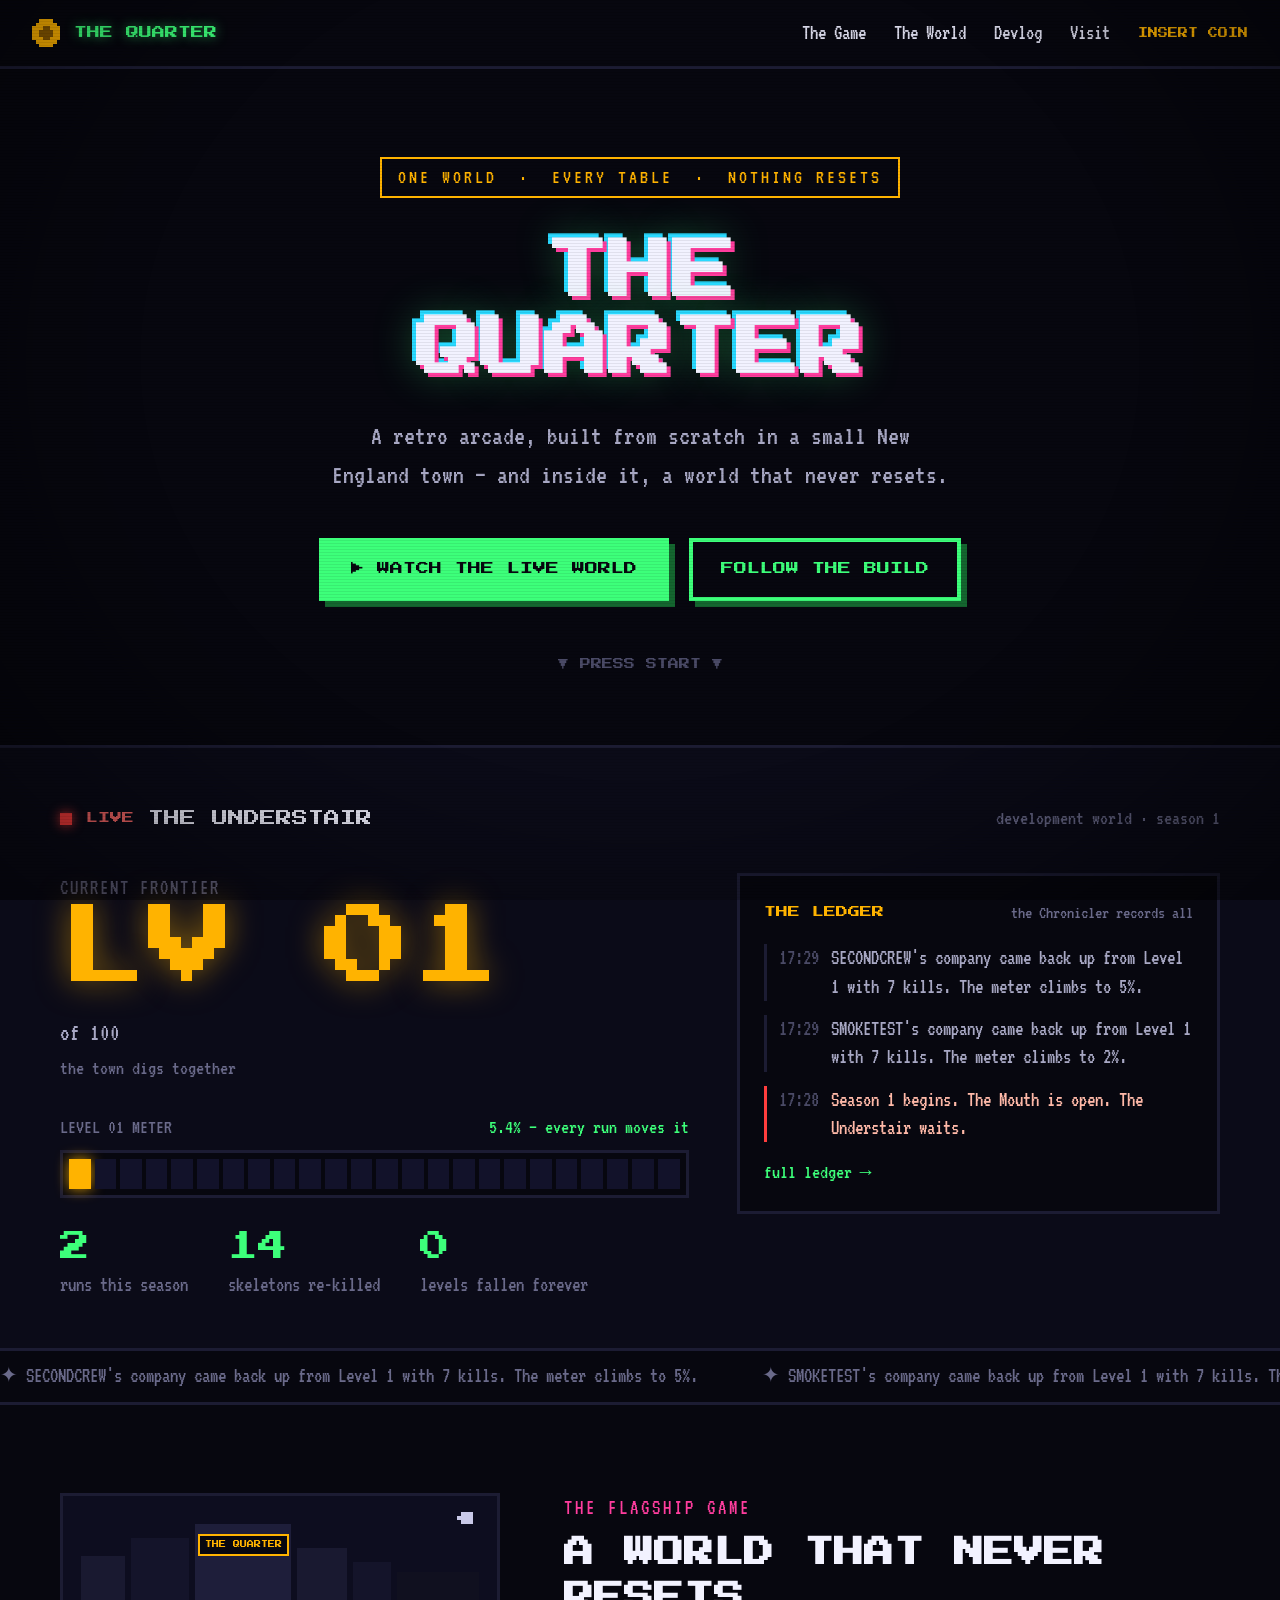
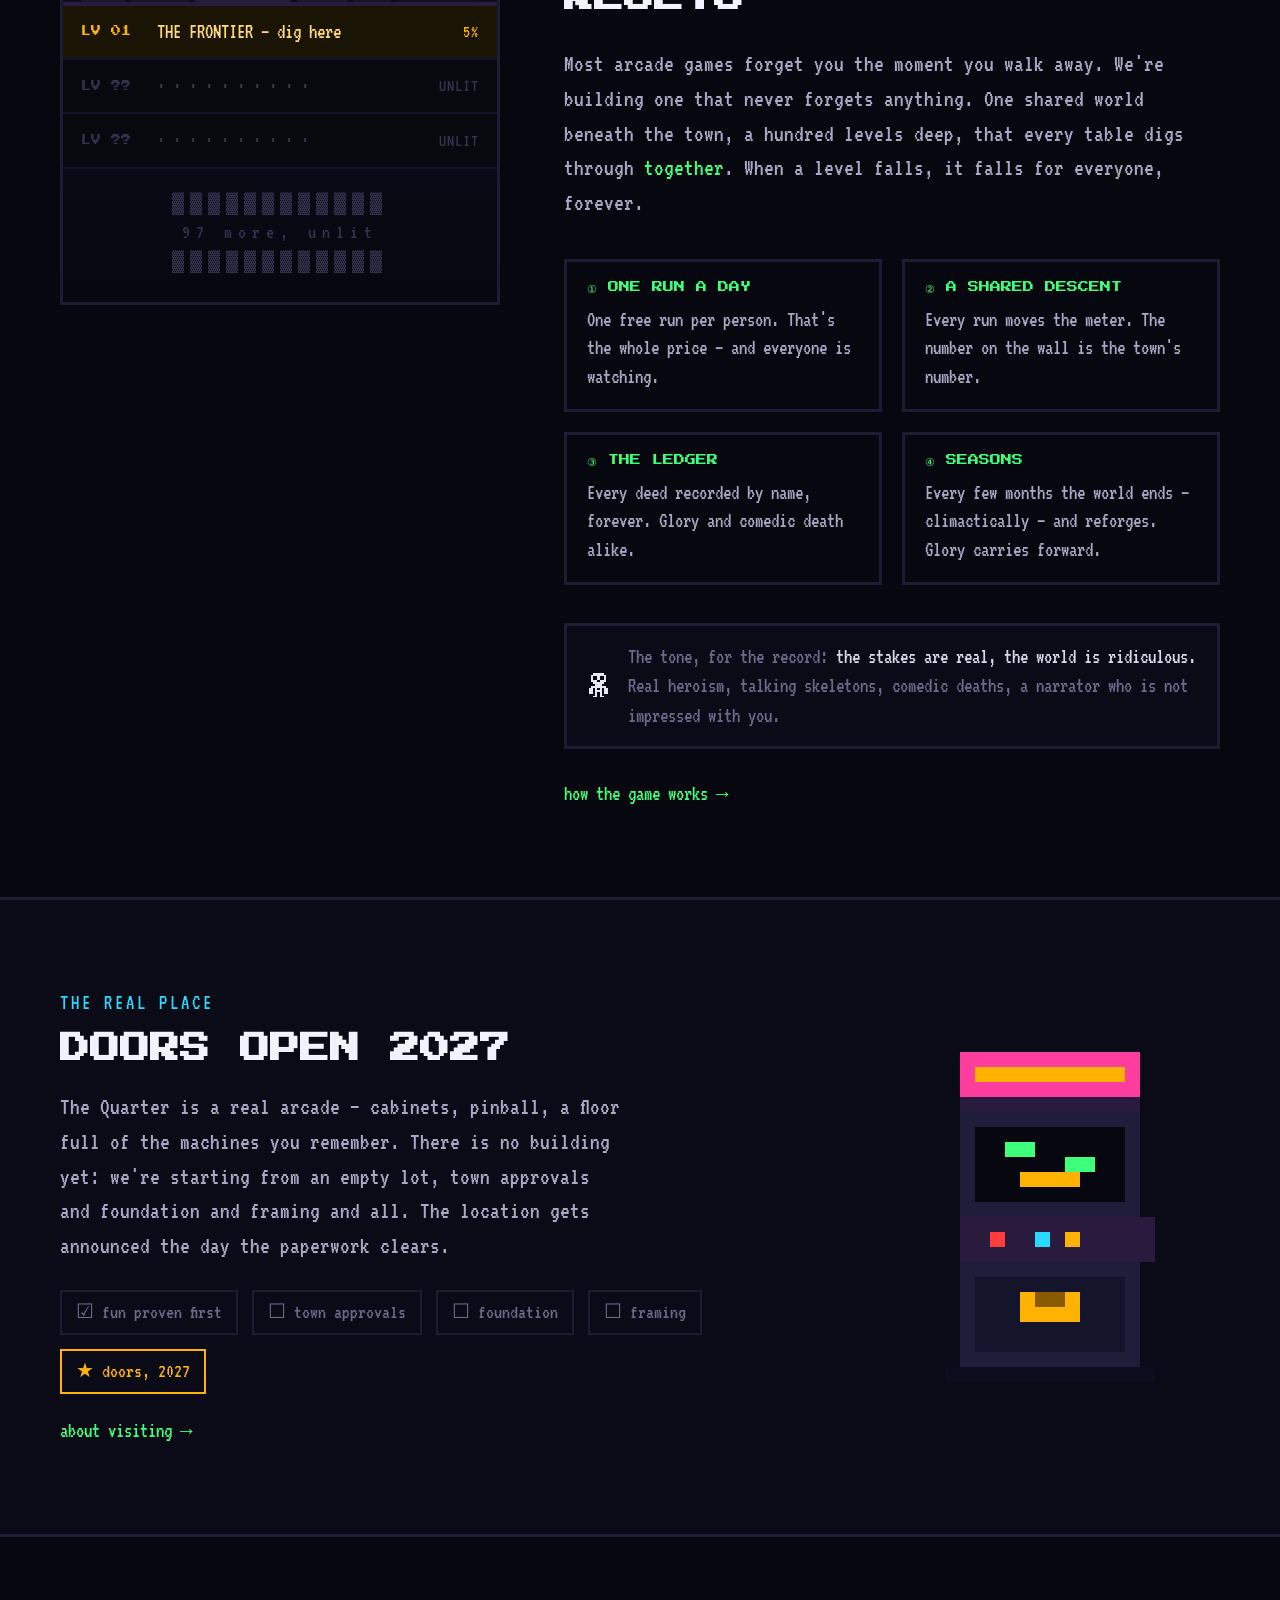
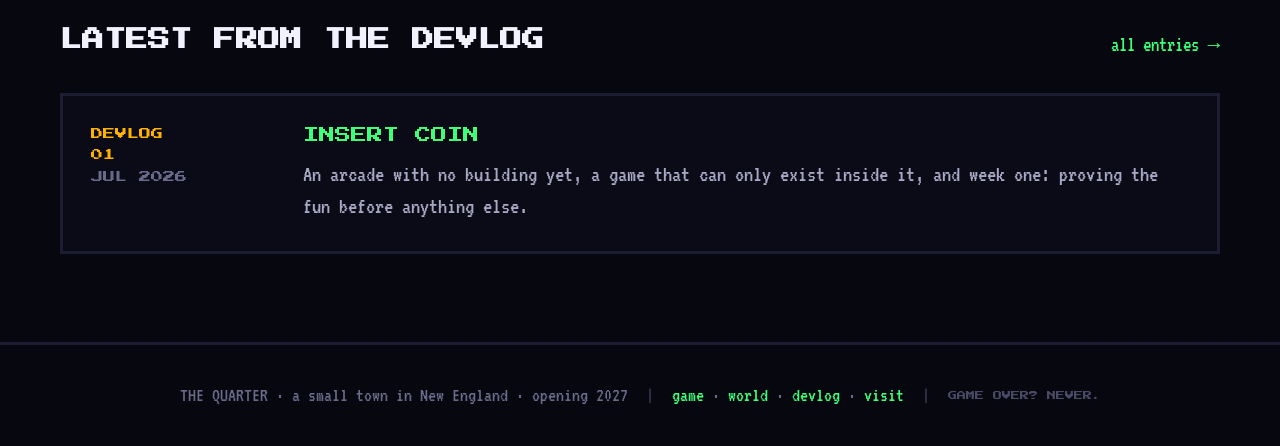
==== index.html @ 7775386e "World snapshot 2026-07-22 20:24" ====
<!doctype html>
<html lang="en">
<head>
<meta charset="utf-8">
<meta name="viewport" content="width=device-width, initial-scale=1">
<title>The Quarter — a retro arcade, and a world that never resets</title>
<meta name="description" content="A retro arcade being built from scratch in a small New England town — home of a persistent shared world that every table plays together.">
<link rel="icon" type="image/svg+xml" href="/favicon.svg">
<link rel="preconnect" href="https://fonts.googleapis.com">
<link rel="preconnect" href="https://fonts.gstatic.com" crossorigin>
<link href="https://fonts.googleapis.com/css2?family=Press+Start+2P&family=VT323&display=swap" rel="stylesheet">
<link rel="stylesheet" href="/styles.css">
</head>
<body>
<div class="scanlines"></div>
<div class="vignette"></div>

<nav class="nav">
  <a class="brand" href="/">
    <svg width="28" height="28" viewBox="0 0 8 8" shape-rendering="crispEdges" aria-hidden="true"><rect x="2" y="0" width="4" height="1" fill="#ffb300"/><rect x="1" y="1" width="6" height="1" fill="#ffb300"/><rect x="0" y="2" width="8" height="4" fill="#ffb300"/><rect x="1" y="6" width="6" height="1" fill="#ffb300"/><rect x="2" y="7" width="4" height="1" fill="#ffb300"/><rect x="3" y="2" width="2" height="4" fill="#8a5a00"/><rect x="2" y="3" width="1" height="2" fill="#8a5a00"/><rect x="5" y="3" width="1" height="2" fill="#8a5a00"/></svg>
    <span>THE QUARTER</span>
  </a>
  <div class="links">
    <a href="/game/">The Game</a>
    <a href="/world/">The World</a>
    <a href="/devlog/">Devlog</a>
    <a href="/visit/">Visit</a>
    <span class="insert-coin">INSERT COIN</span>
  </div>
</nav>

<!-- HERO -->
<header class="section" style="text-align: center; padding-top: 88px; padding-bottom: 72px;">
  <div class="badge" style="margin-bottom: 36px;">ONE WORLD &nbsp;·&nbsp; EVERY TABLE &nbsp;·&nbsp; NOTHING RESETS</div>
  <h1 class="pixel-title" style="margin-bottom: 28px;">THE<br>QUARTER</h1>
  <p class="lede" style="max-width: 620px; margin: 0 auto 44px; font-size: 27px;">A retro arcade,
  built from scratch in a small New England town — and inside it, a world that never resets.</p>
  <div style="display: flex; justify-content: center; gap: 20px; flex-wrap: wrap;">
    <a class="btn" href="/world/">▶ WATCH THE LIVE WORLD</a>
    <a class="btn ghost" href="/devlog/">FOLLOW THE BUILD</a>
  </div>
  <div class="press-start" style="margin-top: 56px;">▼ PRESS START ▼</div>
</header>

<!-- LIVE WORLD BAND -->
<section class="band" style="position: relative; z-index: 5; border-top: 3px solid var(--line); border-bottom: 3px solid var(--line); background: var(--panel); padding: 56px 32px 0;">
  <div class="max">
    <div style="display: flex; align-items: center; gap: 14px; margin-bottom: 40px; flex-wrap: wrap;">
      <span class="live-dot"></span>
      <span class="pixel" style="font-size: 12px; color: #ff6b6b;">LIVE</span>
      <span class="pixel" style="font-size: 16px; color: #f2f2ff;">THE UNDERSTAIR</span>
      <span id="worldTag" style="font-size: 20px; color: var(--dim); margin-left: auto;">development world</span>
    </div>

    <div class="grid-2" style="padding-bottom: 48px;">
      <div style="display: flex; flex-direction: column; gap: 28px;">
        <div style="display: flex; align-items: baseline; gap: 24px; flex-wrap: wrap;">
          <div>
            <div style="font-size: 21px; color: var(--dim); letter-spacing: 2px;">CURRENT FRONTIER</div>
            <div class="frontier-num" id="lvNum">LV --</div>
          </div>
          <div style="font-size: 24px; color: var(--body);">of 100<br><span style="color: var(--dim); font-size: 20px;">the town digs together</span></div>
        </div>
        <div>
          <div style="display: flex; justify-content: space-between; font-size: 20px; color: var(--dim); margin-bottom: 8px; flex-wrap: wrap;">
            <span id="meterLabel">LEVEL METER</span><span style="color: var(--green);" id="meterPct">--% — every run moves it</span>
          </div>
          <div class="seg-track" id="segs"></div>
        </div>
        <div style="display: flex; gap: 40px; flex-wrap: wrap;">
          <div><div class="stat-num" id="statRuns">—</div><div class="stat-label">runs this season</div></div>
          <div><div class="stat-num" id="statKills">—</div><div class="stat-label">skeletons re-killed</div></div>
          <div><div class="stat-num" id="statFallen">—</div><div class="stat-label">levels fallen forever</div></div>
        </div>
      </div>

      <div class="panel deep" style="padding: 24px;">
        <div style="display: flex; align-items: center; justify-content: space-between; margin-bottom: 18px;">
          <span class="pixel" style="font-size: 12px; color: var(--amber);">THE LEDGER</span>
          <span style="font-size: 18px; color: var(--dim);">the Chronicler records all</span>
        </div>
        <div class="ledger" id="homeLedger">
          <div class="entry"><span class="x hint">— the world is quiet · no ledger data yet —</span></div>
        </div>
        <div style="margin-top: 16px; font-size: 20px;"><a href="/world/">full ledger →</a></div>
      </div>
    </div>
  </div>

  <div class="ticker-band" id="tickerBand" style="display: none; margin: 0 -32px;">
    <div class="ticker-run" id="tickerRun"></div>
  </div>
</section>

<!-- UNDERSTAIR CUTAWAY / GAME -->
<section class="section">
  <div class="max grid-cutaway">
    <div class="cutaway">
      <div class="skyline">
        <div style="width: 44px; height: 46px; background: #191930;"></div>
        <div style="width: 58px; height: 64px; background: #14142a;"></div>
        <div style="position: relative; width: 96px; height: 78px; background: #1e1e3a; display: flex; justify-content: center;">
          <div class="sky-sign">THE QUARTER</div>
        </div>
        <div style="width: 50px; height: 54px; background: #191930;"></div>
        <div style="width: 38px; height: 40px; background: #14142a;"></div>
        <div style="flex: 1; height: 30px; background: #10101f;"></div>
        <svg width="40" height="40" viewBox="0 0 10 10" shape-rendering="crispEdges" aria-hidden="true" style="position: absolute; top: 12px; right: 20px;"><rect x="6" y="1" width="3" height="3" fill="#c9c9e8"/><rect x="5" y="2" width="1" height="1" fill="#c9c9e8"/></svg>
      </div>
      <div id="cutawayRows"></div>
      <div class="unlit-tail">▓▓▓▓▓▓▓▓▓▓▓▓<br><span id="unlitCount">the rest, unlit</span><br>▓▓▓▓▓▓▓▓▓▓▓▓</div>
    </div>

    <div style="display: flex; flex-direction: column; gap: 8px;">
      <div class="kicker pink">THE FLAGSHIP GAME</div>
      <h2 class="px" style="margin: 0 0 18px;">A WORLD THAT NEVER RESETS</h2>
      <p class="lede" style="margin-bottom: 30px;">Most arcade games forget you the moment you
      walk away. We're building one that never forgets anything. One shared world beneath the
      town, a hundred levels deep, that every table digs through
      <em style="color: var(--green); font-style: normal;">together</em>. When a level falls,
      it falls for everyone, forever.</p>
      <div class="grid-features">
        <div class="feature"><div class="fh">① ONE RUN A DAY</div><div>One free run per person. That's the whole price — and everyone is watching.</div></div>
        <div class="feature"><div class="fh">② A SHARED DESCENT</div><div>Every run moves the meter. The number on the wall is the town's number.</div></div>
        <div class="feature"><div class="fh">③ THE LEDGER</div><div>Every deed recorded by name, forever. Glory and comedic death alike.</div></div>
        <div class="feature"><div class="fh">④ SEASONS</div><div>Every few months the world ends — climactically — and reforges. Glory carries forward.</div></div>
      </div>
      <div class="tone-box" style="margin-top: 30px;">
        <svg width="52" height="52" viewBox="0 0 12 14" shape-rendering="crispEdges" aria-hidden="true"><rect x="3" y="0" width="6" height="1" fill="#e8e8f4"/><rect x="2" y="1" width="8" height="4" fill="#e8e8f4"/><rect x="3" y="5" width="6" height="1" fill="#e8e8f4"/><rect x="3" y="2" width="2" height="2" fill="#07070f"/><rect x="7" y="2" width="2" height="2" fill="#07070f"/><rect x="5" y="4" width="2" height="1" fill="#07070f"/><rect x="4" y="6" width="4" height="1" fill="#e8e8f4"/><rect x="2" y="7" width="8" height="1" fill="#e8e8f4"/><rect x="1" y="8" width="2" height="3" fill="#e8e8f4"/><rect x="9" y="8" width="2" height="3" fill="#e8e8f4"/><rect x="4" y="8" width="1" height="4" fill="#e8e8f4"/><rect x="7" y="8" width="1" height="4" fill="#e8e8f4"/><rect x="5" y="9" width="2" height="1" fill="#e8e8f4"/><rect x="3" y="12" width="2" height="1" fill="#e8e8f4"/><rect x="7" y="12" width="2" height="1" fill="#e8e8f4"/></svg>
        <div>The tone, for the record: <b>the stakes are real, the world is ridiculous.</b>
        Real heroism, talking skeletons, comedic deaths, a narrator who is not impressed with you.</div>
      </div>
      <div style="margin-top: 22px; font-size: 21px;"><a href="/game/">how the game works →</a></div>
    </div>
  </div>
</section>

<!-- THE ARCADE -->
<section class="section band">
  <div class="max grid-visit">
    <div>
      <div class="kicker cyan">THE REAL PLACE</div>
      <h2 class="px" style="margin: 8px 0 18px;">DOORS OPEN 2027</h2>
      <p class="lede" style="margin-bottom: 26px; max-width: 560px;">The Quarter is a real
      arcade — cabinets, pinball, a floor full of the machines you remember. There is no
      building yet: we're starting from an empty lot, town approvals and foundation and
      framing and all. The location gets announced the day the paperwork clears.</p>
      <div style="display: flex; gap: 14px; flex-wrap: wrap;">
        <span class="chip">☑ fun proven first</span>
        <span class="chip">☐ town approvals</span>
        <span class="chip">☐ foundation</span>
        <span class="chip">☐ framing</span>
        <span class="chip star">★ doors, 2027</span>
      </div>
      <div style="margin-top: 22px; font-size: 21px;"><a href="/visit/">about visiting →</a></div>
    </div>
    <div style="display: flex; justify-content: center;">
      <svg width="240" height="330" viewBox="0 0 16 22" shape-rendering="crispEdges" aria-label="pixel arcade cabinet">
        <rect x="2" y="0" width="12" height="3" fill="#ff3d9e"/><rect x="3" y="1" width="10" height="1" fill="#ffb300"/>
        <rect x="2" y="3" width="12" height="1" fill="#2a1a3e"/><rect x="2" y="4" width="12" height="7" fill="#1e1e3a"/>
        <rect x="3" y="5" width="10" height="5" fill="#07070f"/><rect x="5" y="6" width="2" height="1" fill="#3dff7a"/>
        <rect x="9" y="7" width="2" height="1" fill="#3dff7a"/><rect x="6" y="8" width="4" height="1" fill="#ffb300"/>
        <rect x="2" y="11" width="13" height="3" fill="#2a1a3e"/><rect x="4" y="12" width="1" height="1" fill="#ff3d3d"/>
        <rect x="7" y="12" width="1" height="1" fill="#29d9ff"/><rect x="9" y="12" width="1" height="1" fill="#ffb300"/>
        <rect x="2" y="14" width="12" height="7" fill="#1e1e3a"/><rect x="3" y="15" width="10" height="5" fill="#14142a"/>
        <rect x="6" y="16" width="4" height="2" fill="#ffb300"/><rect x="7" y="16" width="2" height="1" fill="#8a5a00"/>
        <rect x="1" y="21" width="14" height="1" fill="#0d0d1f"/>
      </svg>
    </div>
  </div>
</section>

<!-- DEVLOG -->
<section class="section">
  <div class="max">
    <div style="display: flex; align-items: baseline; justify-content: space-between; margin-bottom: 32px; flex-wrap: wrap; gap: 12px;">
      <h2 class="pixel" style="font-size: 22px; color: #f2f2ff; margin: 0;">LATEST FROM THE DEVLOG</h2>
      <a href="/devlog/" style="font-size: 21px;">all entries →</a>
    </div>
    <a class="entry-card" href="/devlog/insert-coin.html">
      <div class="pixel" style="font-size: 12px; color: var(--amber); line-height: 1.8;">DEVLOG<br>01<br><span style="color: var(--dim);">JUL 2026</span></div>
      <div>
        <div class="pixel" style="font-size: 16px; color: var(--green); margin-bottom: 12px;">INSERT COIN</div>
        <div style="font-size: 23px; line-height: 1.4; color: var(--body);">An arcade with no
        building yet, a game that can only exist inside it, and week one: proving the fun
        before anything else.</div>
      </div>
    </a>
  </div>
</section>

<footer class="site">
  <span>THE QUARTER · a small town in New England · opening 2027</span>
  <span class="sep">|</span>
  <span><a href="/game/">game</a> · <a href="/world/">world</a> · <a href="/devlog/">devlog</a> · <a href="/visit/">visit</a></span>
  <span class="sep">|</span>
  <span class="game-over">GAME OVER? NEVER.</span>
</footer>

<script>
  // Wire the design to the real world snapshot.
  fetch('/data/world.json', {cache: 'no-store'}).then(r => r.json()).then(w => {
    const s = w.state;
    const lv = s.frontier_level, pct = s.meter;
    const pad = String(lv).padStart(2, '0');
    document.getElementById('worldTag').textContent = 'development world · season ' + s.season;
    document.getElementById('lvNum').textContent = 'LV ' + pad;
    document.getElementById('meterLabel').textContent = 'LEVEL ' + pad + ' METER';
    document.getElementById('meterPct').textContent = pct.toFixed(1) + '% — every run moves it';
    document.getElementById('statRuns').textContent = s.total_runs.toLocaleString();
    document.getElementById('statKills').textContent = s.total_kills.toLocaleString();
    document.getElementById('statFallen').textContent = lv - 1;

    // Segmented meter (24 cells).
    const segs = document.getElementById('segs');
    const filled = Math.round((Math.min(pct, 100) / 100) * 24);
    for (let i = 0; i < 24; i++) {
      const d = document.createElement('div');
      d.className = 'seg' + (i < filled ? (i === filled - 1 ? ' on edge' : ' on') : '');
      segs.appendChild(d);
    }

    // Ledger (latest 4).
    const led = document.getElementById('homeLedger');
    const recent = (w.recent || []).slice(0, 4);
    if (recent.length) {
      led.innerHTML = '';
      for (const e of recent) {
        const div = document.createElement('div');
        div.className = 'entry ' + (e.prominence || '');
        const t = document.createElement('span'); t.className = 't';
        t.textContent = (e.ts || '').slice(11, 16);
        const x = document.createElement('span'); x.className = 'x';
        x.textContent = e.text;
        div.append(t, x);
        led.appendChild(div);
      }
    }

    // Ticker from real history.
    const texts = (w.recent || []).map(e => '✦ ' + e.text);
    if (texts.length) {
      const run = document.getElementById('tickerRun');
      const half = texts.map(t => `<span>${t.replace(/</g, '&lt;')}</span>`).join('');
      run.innerHTML = half + half;
      document.getElementById('tickerBand').style.display = 'block';
    }

    // Understair cutaway.
    const rows = document.getElementById('cutawayRows');
    const mk = (cls, n, nm, tg) => {
      const r = document.createElement('div'); r.className = 'lv-row' + cls;
      r.innerHTML = `<span class="n"></span><span class="nm"></span><span class="tg"></span>`;
      r.children[0].textContent = n; r.children[1].textContent = nm; r.children[2].textContent = tg;
      rows.appendChild(r);
    };
    const all = [];
    for (let i = 1; i < lv; i++) all.push(['', 'LV ' + String(i).padStart(2, '0'), 'the understair, level ' + i, 'FALLEN ✓']);
    all.push([' frontier', 'LV ' + pad, 'THE FRONTIER — dig here', pct.toFixed(0) + '%']);
    all.push([' unlit', 'LV ??', '· · · · · · · · · ·', 'UNLIT']);
    all.push([' unlit', 'LV ??', '· · · · · · · · · ·', 'UNLIT']);
    for (const a of all.slice(-9)) mk(a[0], a[1], a[2], a[3]);
    document.getElementById('unlitCount').textContent = (100 - lv - 2) + ' more, unlit';
  }).catch(() => {});
</script>
</body>
</html>
---- styles.css ----
/* The Quarter — retro CRT design system (from the homepage design handoff).
   Pixel headings (Press Start 2P), terminal body (VT323), neon on near-black. */

:root {
  --bg: #07070f; --panel: #0b0b18; --panel2: #0d0d1f;
  --line: #1c1c33; --line2: #12122a;
  --text: #d8d8e8; --body: #a8a8c4; --dim: #6a6a8a; --faint: #4a4a66; --ghost: #33334d;
  --green: #3dff7a; --amber: #ffb300; --pink: #ff3d9e; --cyan: #29d9ff; --red: #ff3d3d;
  --pixel: 'Press Start 2P', monospace;
  --term: 'VT323', monospace;
}
* { box-sizing: border-box; margin: 0; }
html { scroll-behavior: smooth; }
body {
  background: var(--bg); color: var(--text); font-family: var(--term);
  font-size: 21px; line-height: 1.45; min-height: 100vh; overflow-x: hidden;
}
a { color: var(--green); text-decoration: none; }
a:hover { color: var(--amber); }
::selection { background: var(--pink); color: var(--bg); }

@keyframes blink { 0%, 49% { opacity: 1; } 50%, 100% { opacity: 0; } }
@keyframes pulse { 0%, 100% { opacity: 1; } 50% { opacity: 0.35; } }
@keyframes ticker { 0% { transform: translateX(0); } 100% { transform: translateX(-50%); } }
@keyframes flicker { 0%, 100% { opacity: 0.13; } 92% { opacity: 0.13; } 93% { opacity: 0.22; }
                     94% { opacity: 0.10; } 96% { opacity: 0.18; } }
@keyframes glowpulse { 0%, 100% { box-shadow: 0 0 24px rgba(255,179,0,0.5); }
                       50% { box-shadow: 0 0 8px rgba(255,179,0,0.2); } }

/* CRT overlays */
.scanlines { position: fixed; inset: 0; z-index: 90; pointer-events: none;
  background: repeating-linear-gradient(0deg, rgba(0,0,0,0) 0px, rgba(0,0,0,0) 2px,
              rgba(0,0,0,0.55) 2px, rgba(0,0,0,0.55) 3px);
  opacity: 0.13; animation: flicker 6s linear infinite; }
.vignette { position: fixed; inset: 0; z-index: 91; pointer-events: none;
  background: radial-gradient(ellipse at 50% 40%, rgba(0,0,0,0) 55%, rgba(0,0,0,0.5) 100%); }

/* Nav */
.nav { display: flex; align-items: center; justify-content: space-between; gap: 24px;
  padding: 18px 32px; border-bottom: 3px solid var(--line); position: relative; z-index: 10;
  flex-wrap: wrap; }
.nav .brand { display: flex; align-items: center; gap: 14px; color: var(--green); }
.nav .brand span { font-family: var(--pixel); font-size: 13px;
  text-shadow: 0 0 12px rgba(61,255,122,0.6); }
.nav .links { display: flex; align-items: center; gap: 28px; font-size: 21px; flex-wrap: wrap; }
.nav .links a { color: var(--text); }
.nav .links a:hover, .nav .links a.here { color: var(--amber); }
.insert-coin { font-family: var(--pixel); font-size: 10px; color: var(--amber);
  animation: blink 1.2s step-end infinite; }

/* Layout */
.max { max-width: 1160px; margin: 0 auto; }
.section { position: relative; z-index: 5; padding: 88px 32px; }
.section.band { background: var(--panel); border-top: 3px solid var(--line);
  border-bottom: 3px solid var(--line); }

/* Type */
.pixel { font-family: var(--pixel); }
h1.pixel-title { font-family: var(--pixel); font-size: 64px; line-height: 1.2;
  color: #f2f2ff; text-shadow: 4px 4px 0 var(--pink), -4px -4px 0 var(--cyan),
  0 0 40px rgba(61,255,122,0.35); }
h2.px { font-family: var(--pixel); font-size: 30px; line-height: 1.5; color: #f2f2ff; }
.kicker { font-size: 21px; letter-spacing: 3px; }
.kicker.pink { color: var(--pink); } .kicker.cyan { color: var(--cyan); }
.kicker.dim { color: var(--dim); }
.badge { display: inline-block; border: 2px solid var(--amber); color: var(--amber);
  font-size: 20px; letter-spacing: 3px; padding: 4px 16px; }
.lede { font-size: 24px; line-height: 1.45; color: var(--body); }
.hint { color: var(--dim); }

/* Buttons */
.btn { display: inline-block; font-family: var(--pixel); font-size: 13px;
  padding: 18px 28px; background: var(--green); color: var(--bg);
  border: 4px solid var(--green); box-shadow: 6px 6px 0 #14662f; }
.btn:hover { background: var(--amber); border-color: var(--amber);
  box-shadow: 6px 6px 0 #6b4a00; color: var(--bg); }
.btn.ghost { background: transparent; color: var(--green); }
.btn.ghost:hover { background: transparent; color: var(--amber); }
.press-start { font-family: var(--pixel); font-size: 11px; color: var(--faint);
  animation: blink 1.6s step-end infinite; }

/* Panels & cards */
.panel { border: 3px solid var(--line); background: var(--panel); }
.panel.deep { background: var(--bg); }
.feature { border: 3px solid var(--line); padding: 18px 20px; }
.feature .fh { font-family: var(--pixel); font-size: 11px; color: var(--green);
  margin-bottom: 10px; }
.feature div:last-child { font-size: 21px; line-height: 1.35; color: var(--body); }
a.entry-card { display: grid; grid-template-columns: 180px 1fr; gap: 32px;
  border: 3px solid var(--line); background: var(--panel); padding: 28px; color: inherit; }
a.entry-card:hover { border-color: var(--green); color: inherit; }
.chip { border: 2px solid var(--line); padding: 6px 14px; color: var(--dim); font-size: 20px; }
.chip.star { border-color: var(--amber); color: var(--amber); }

/* Live world */
.live-dot { width: 12px; height: 12px; background: var(--red); display: inline-block;
  animation: pulse 1.4s ease-in-out infinite; box-shadow: 0 0 12px var(--red); }
.frontier-num { font-family: var(--pixel); font-size: 88px; color: var(--amber);
  text-shadow: 0 0 32px rgba(255,179,0,0.5); line-height: 1; }
.seg-track { display: flex; gap: 4px; border: 3px solid var(--line); padding: 6px;
  background: var(--bg); }
.seg { flex: 1; height: 30px; background: var(--line2); }
.seg.on { background: var(--green); box-shadow: 0 0 8px rgba(61,255,122,0.4); }
.seg.edge { background: var(--amber); box-shadow: 0 0 14px rgba(255,179,0,0.8); }
.stat-num { font-family: var(--pixel); font-size: 30px; color: var(--green); }
.stat-label { font-size: 21px; color: var(--dim); }

/* Ledger */
.ledger { display: flex; flex-direction: column; gap: 14px; }
.ledger .entry { display: flex; gap: 12px; font-size: 21px; line-height: 1.35;
  border-left: 3px solid var(--line); padding-left: 12px; }
.ledger .entry .t { color: var(--faint); white-space: nowrap; }
.ledger .entry .x { color: var(--body); }
.ledger .entry.notable { border-left-color: var(--cyan); }
.ledger .entry.proclamation { border-left-color: var(--red); }
.ledger .entry.proclamation .x { color: #ffb9a8; }
.shot img { max-width: 100%; border: 3px solid var(--line); margin-top: 8px; }

/* Ticker */
.ticker-band { border-top: 3px solid var(--line); overflow: hidden; background: var(--bg);
  padding: 10px 0; white-space: nowrap; }
.ticker-run { display: inline-flex; gap: 64px; animation: ticker 36s linear infinite;
  font-size: 21px; color: var(--dim); padding-right: 64px; }

/* Understair cutaway */
.cutaway { border: 3px solid var(--line); background: var(--panel); }
.skyline { position: relative; height: 110px; background: var(--panel2);
  border-bottom: 4px solid #2a1a3e; display: flex; align-items: flex-end; gap: 6px;
  padding: 0 18px; overflow: hidden; }
.sky-sign { position: absolute; top: 10px; font-family: var(--pixel); font-size: 7px;
  color: var(--amber); background: var(--bg); border: 2px solid var(--amber);
  padding: 4px 5px; animation: glowpulse 2.4s ease-in-out infinite; }
.lv-row { display: flex; align-items: center; gap: 14px; padding: 11px 18px;
  border-bottom: 2px solid var(--line2); background: var(--panel2); }
.lv-row .n { font-family: var(--pixel); font-size: 10px; width: 62px; color: #2e7a4a; }
.lv-row .nm { font-size: 21px; flex: 1; color: #557a66; }
.lv-row .tg { font-size: 18px; letter-spacing: 1px; color: #2e7a4a; }
.lv-row.frontier { background: #1a1405; }
.lv-row.frontier .n, .lv-row.frontier .tg { color: var(--amber); }
.lv-row.frontier .nm { color: #ffd873; }
.lv-row.unlit { background: #08080f; }
.lv-row.unlit .n, .lv-row.unlit .nm, .lv-row.unlit .tg { color: var(--ghost); }
.unlit-tail { padding: 20px 18px 26px; text-align: center; color: var(--ghost);
  font-size: 20px; letter-spacing: 6px;
  background: linear-gradient(180deg, #0a0a16, #07070f); }

/* Tone box */
.tone-box { display: flex; align-items: center; gap: 18px; border: 3px solid var(--line);
  background: var(--panel); padding: 16px 20px; font-size: 21px; line-height: 1.4;
  color: var(--dim); }
.tone-box b { color: var(--text); font-weight: normal; }

/* Prose (devlog posts) */
.prose { max-width: 760px; margin: 0 auto; font-size: 23px; line-height: 1.5;
  color: var(--body); }
.prose p { margin-bottom: 1.1em; }
.prose ul { margin: 0 0 1.1em 1.4em; }
.prose li { margin-bottom: .45em; }
.prose strong { color: var(--amber); font-weight: normal; }
.prose em { color: var(--green); font-style: normal; }
.prose h2 { font-family: var(--pixel); font-size: 16px; color: var(--green);
  margin: 2em 0 .8em; line-height: 1.6; }
blockquote { border-left: 3px solid var(--pink); padding: .6em 1em; margin: 1.4em 0;
  background: var(--panel); color: #ffd9c9; }

footer.site { position: relative; z-index: 5; border-top: 3px solid var(--line);
  padding: 36px 32px; display: flex; align-items: center; justify-content: center;
  gap: 18px; font-size: 20px; color: var(--dim); flex-wrap: wrap; text-align: center; }
footer.site .sep { color: var(--ghost); }
.game-over { font-family: var(--pixel); font-size: 9px; color: var(--faint);
  animation: blink 1.6s step-end infinite; }

/* Responsive */
.grid-2 { display: grid; grid-template-columns: 1.3fr 1fr; gap: 48px; align-items: start; }
.grid-cutaway { display: grid; grid-template-columns: 440px 1fr; gap: 64px; align-items: start; }
.grid-visit { display: grid; grid-template-columns: 1fr 340px; gap: 64px; align-items: center; }
.grid-features { display: grid; grid-template-columns: 1fr 1fr; gap: 20px; }
@media (max-width: 960px) {
  .grid-2, .grid-cutaway, .grid-visit { grid-template-columns: 1fr; gap: 40px; }
  h1.pixel-title { font-size: clamp(34px, 9vw, 64px); }
  .frontier-num { font-size: clamp(48px, 12vw, 88px); }
  h2.px { font-size: clamp(20px, 5vw, 30px); }
  .section { padding: 56px 20px; }
  .nav { padding: 14px 20px; }
  a.entry-card { grid-template-columns: 1fr; gap: 12px; }
}
@media (max-width: 640px) {
  .grid-features { grid-template-columns: 1fr; }
  .nav .links { gap: 16px; font-size: 19px; }
}
@media (prefers-reduced-motion: reduce) {
  .scanlines, .insert-coin, .press-start, .live-dot, .game-over, .sky-sign { animation: none; }
  .ticker-run { animation: none; }
  html { scroll-behavior: auto; }
}
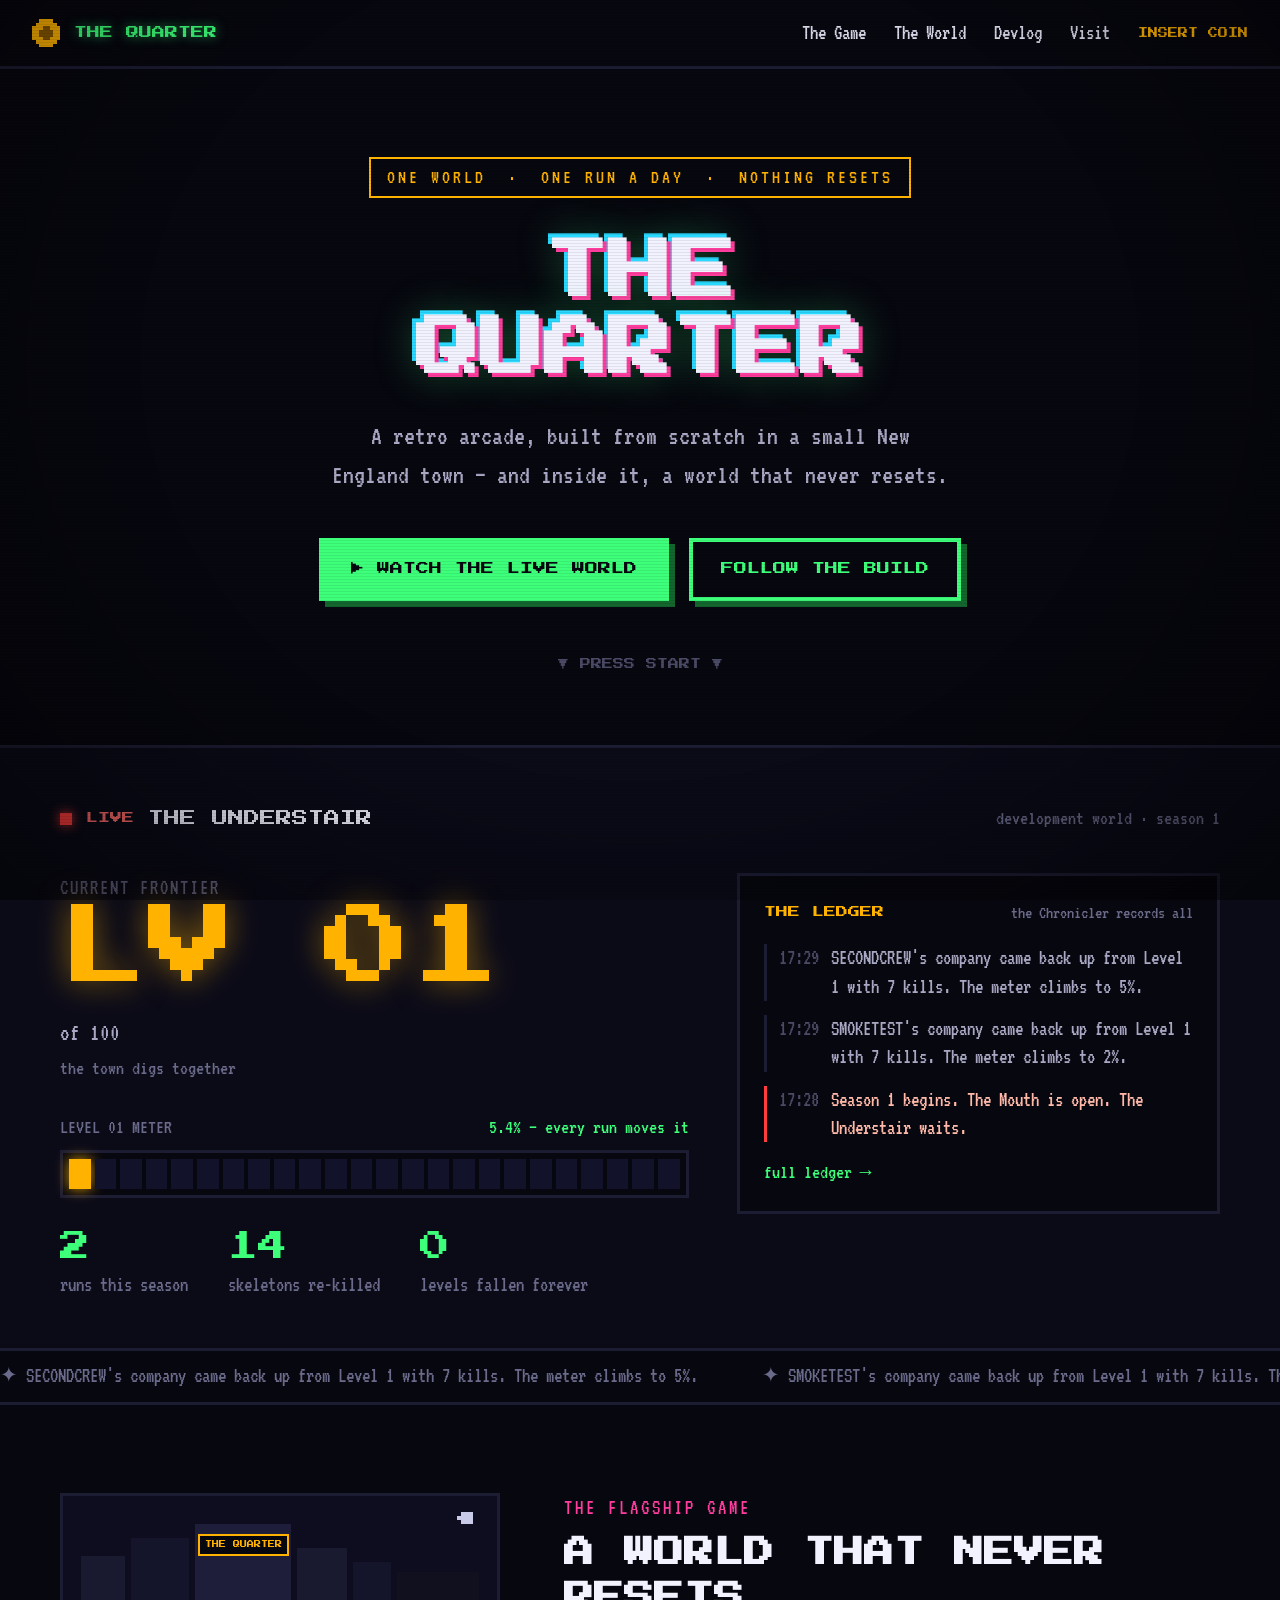
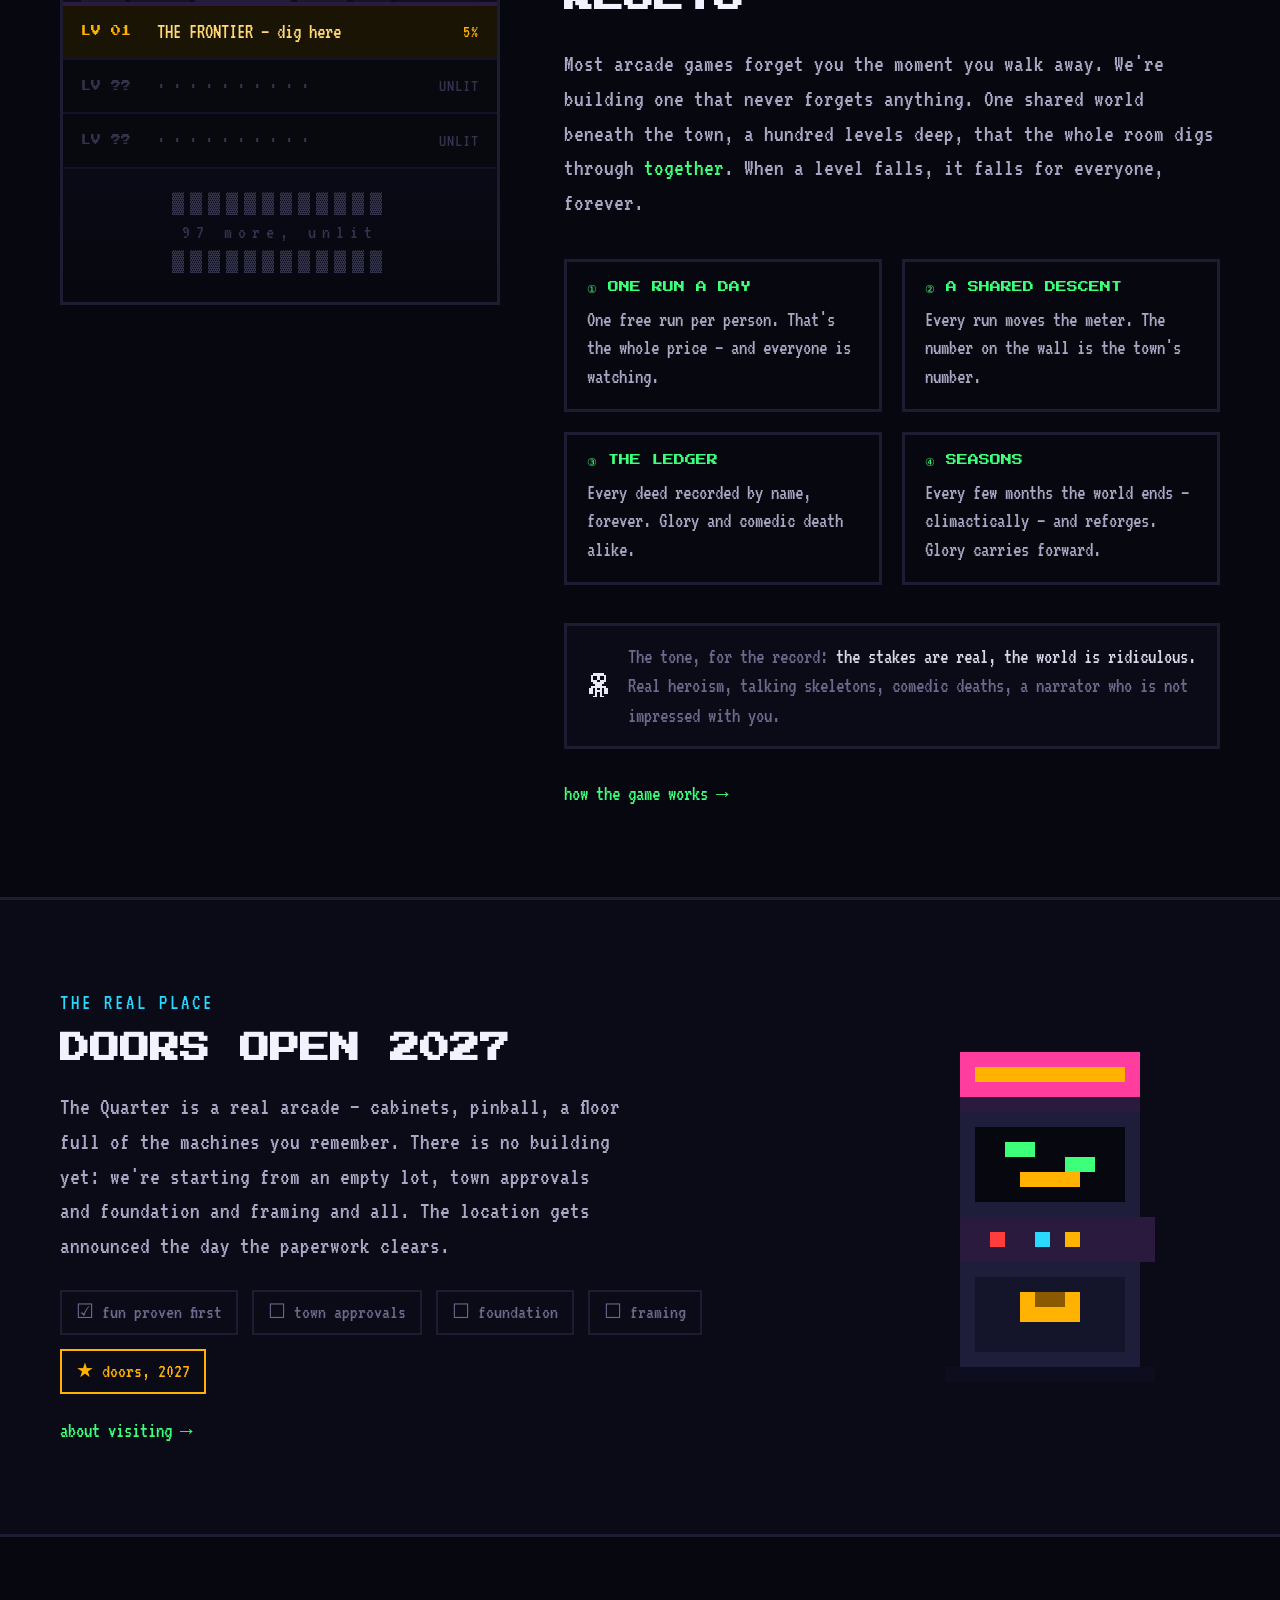
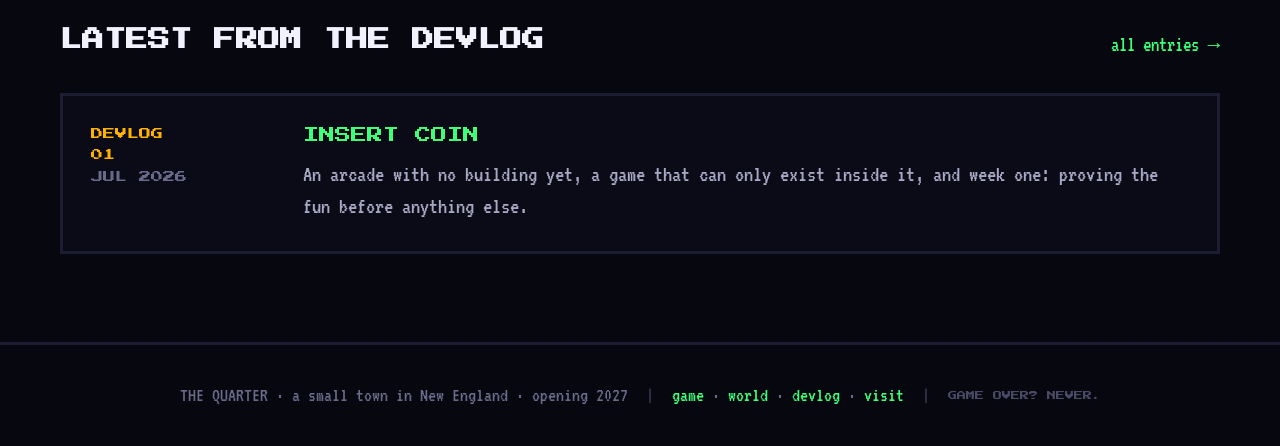
==== commit 7d840755: "World snapshot 2026-07-22 20:41" ====
--- a/index.html
+++ b/index.html
@@ -4,7 +4,7 @@
 <meta charset="utf-8">
 <meta name="viewport" content="width=device-width, initial-scale=1">
 <title>The Quarter — a retro arcade, and a world that never resets</title>
-<meta name="description" content="A retro arcade being built from scratch in a small New England town — home of a persistent shared world that every table plays together.">
+<meta name="description" content="A retro arcade being built from scratch in a small New England town — home of a persistent shared world. One run a day. Nothing resets.">
 <link rel="icon" type="image/svg+xml" href="/favicon.svg">
 <link rel="preconnect" href="https://fonts.googleapis.com">
 <link rel="preconnect" href="https://fonts.gstatic.com" crossorigin>
@@ -31,7 +31,7 @@
 
 <!-- HERO -->
 <header class="section" style="text-align: center; padding-top: 88px; padding-bottom: 72px;">
-  <div class="badge" style="margin-bottom: 36px;">ONE WORLD &nbsp;·&nbsp; EVERY TABLE &nbsp;·&nbsp; NOTHING RESETS</div>
+  <div class="badge" style="margin-bottom: 36px;">ONE WORLD &nbsp;·&nbsp; ONE RUN A DAY &nbsp;·&nbsp; NOTHING RESETS</div>
   <h1 class="pixel-title" style="margin-bottom: 28px;">THE<br>QUARTER</h1>
   <p class="lede" style="max-width: 620px; margin: 0 auto 44px; font-size: 27px;">A retro arcade,
   built from scratch in a small New England town — and inside it, a world that never resets.</p>
@@ -116,7 +116,7 @@
       <h2 class="px" style="margin: 0 0 18px;">A WORLD THAT NEVER RESETS</h2>
       <p class="lede" style="margin-bottom: 30px;">Most arcade games forget you the moment you
       walk away. We're building one that never forgets anything. One shared world beneath the
-      town, a hundred levels deep, that every table digs through
+      town, a hundred levels deep, that the whole room digs through
       <em style="color: var(--green); font-style: normal;">together</em>. When a level falls,
       it falls for everyone, forever.</p>
       <div class="grid-features">
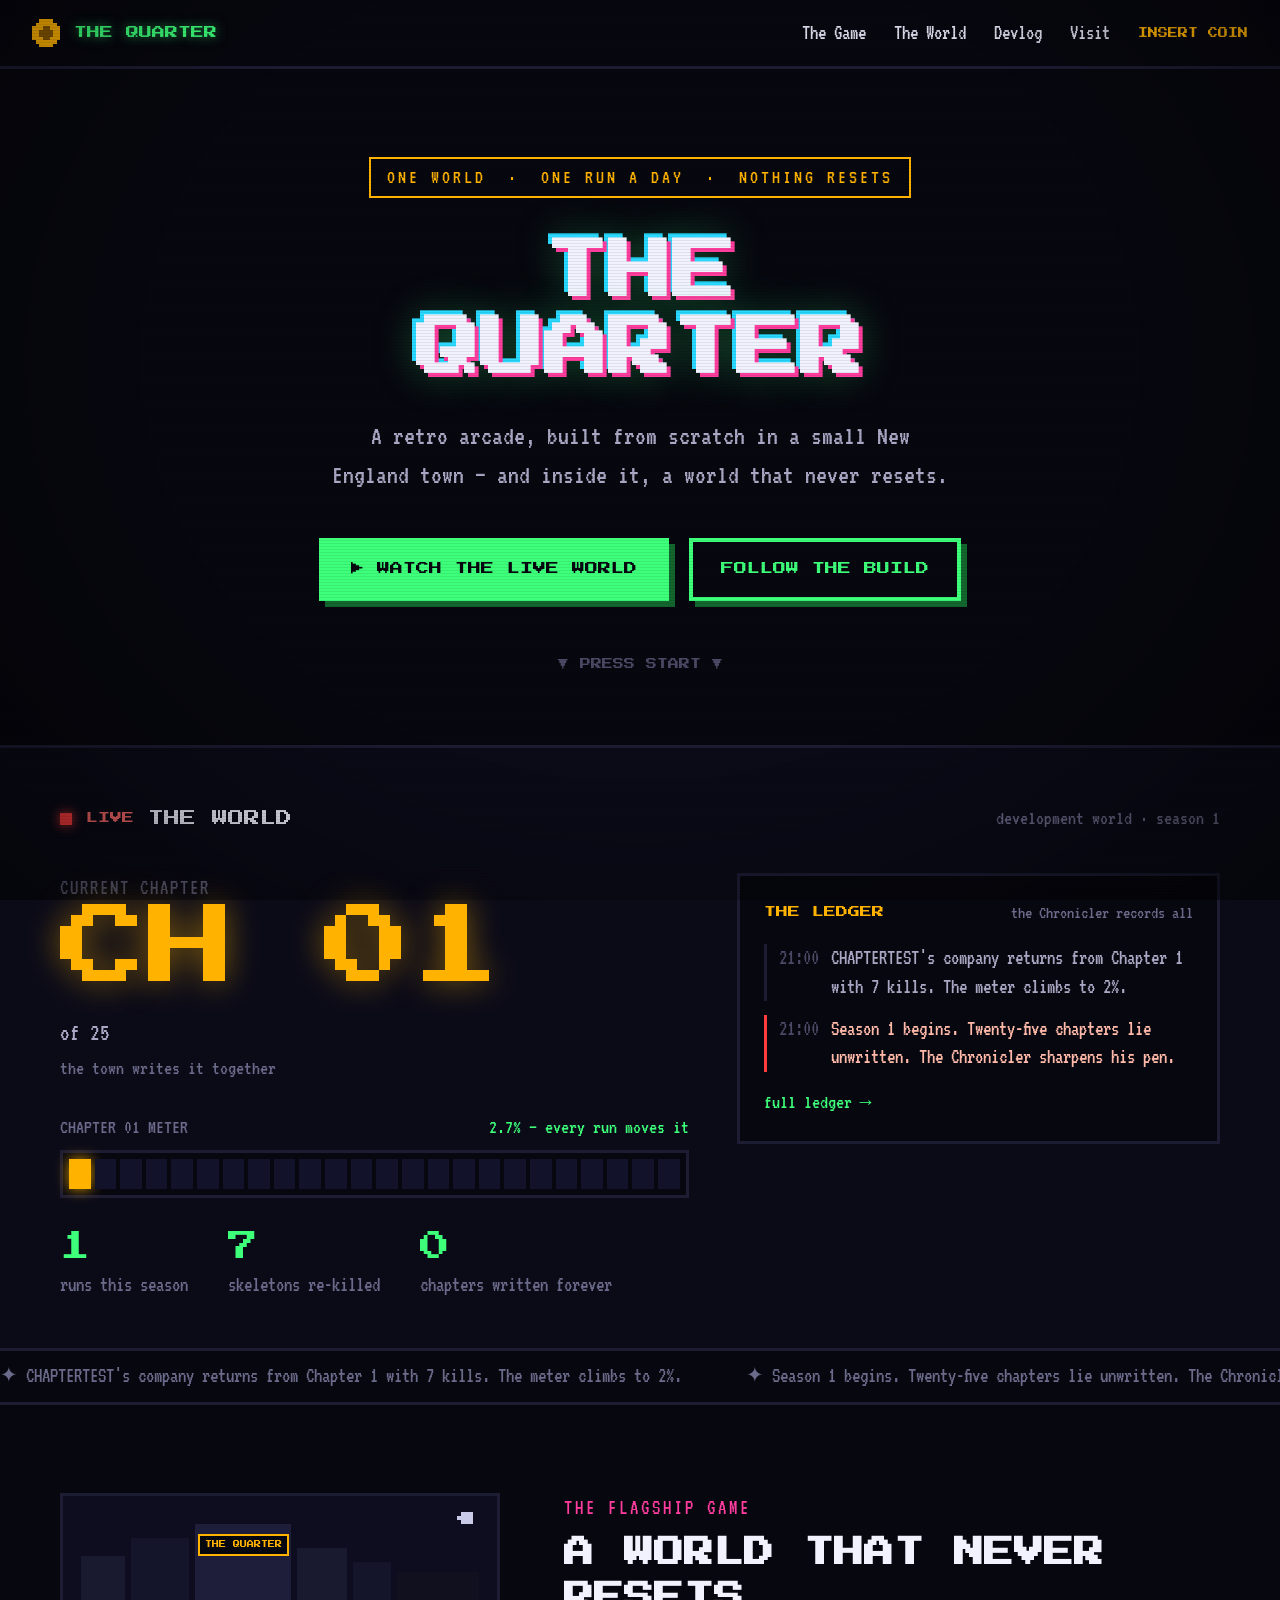
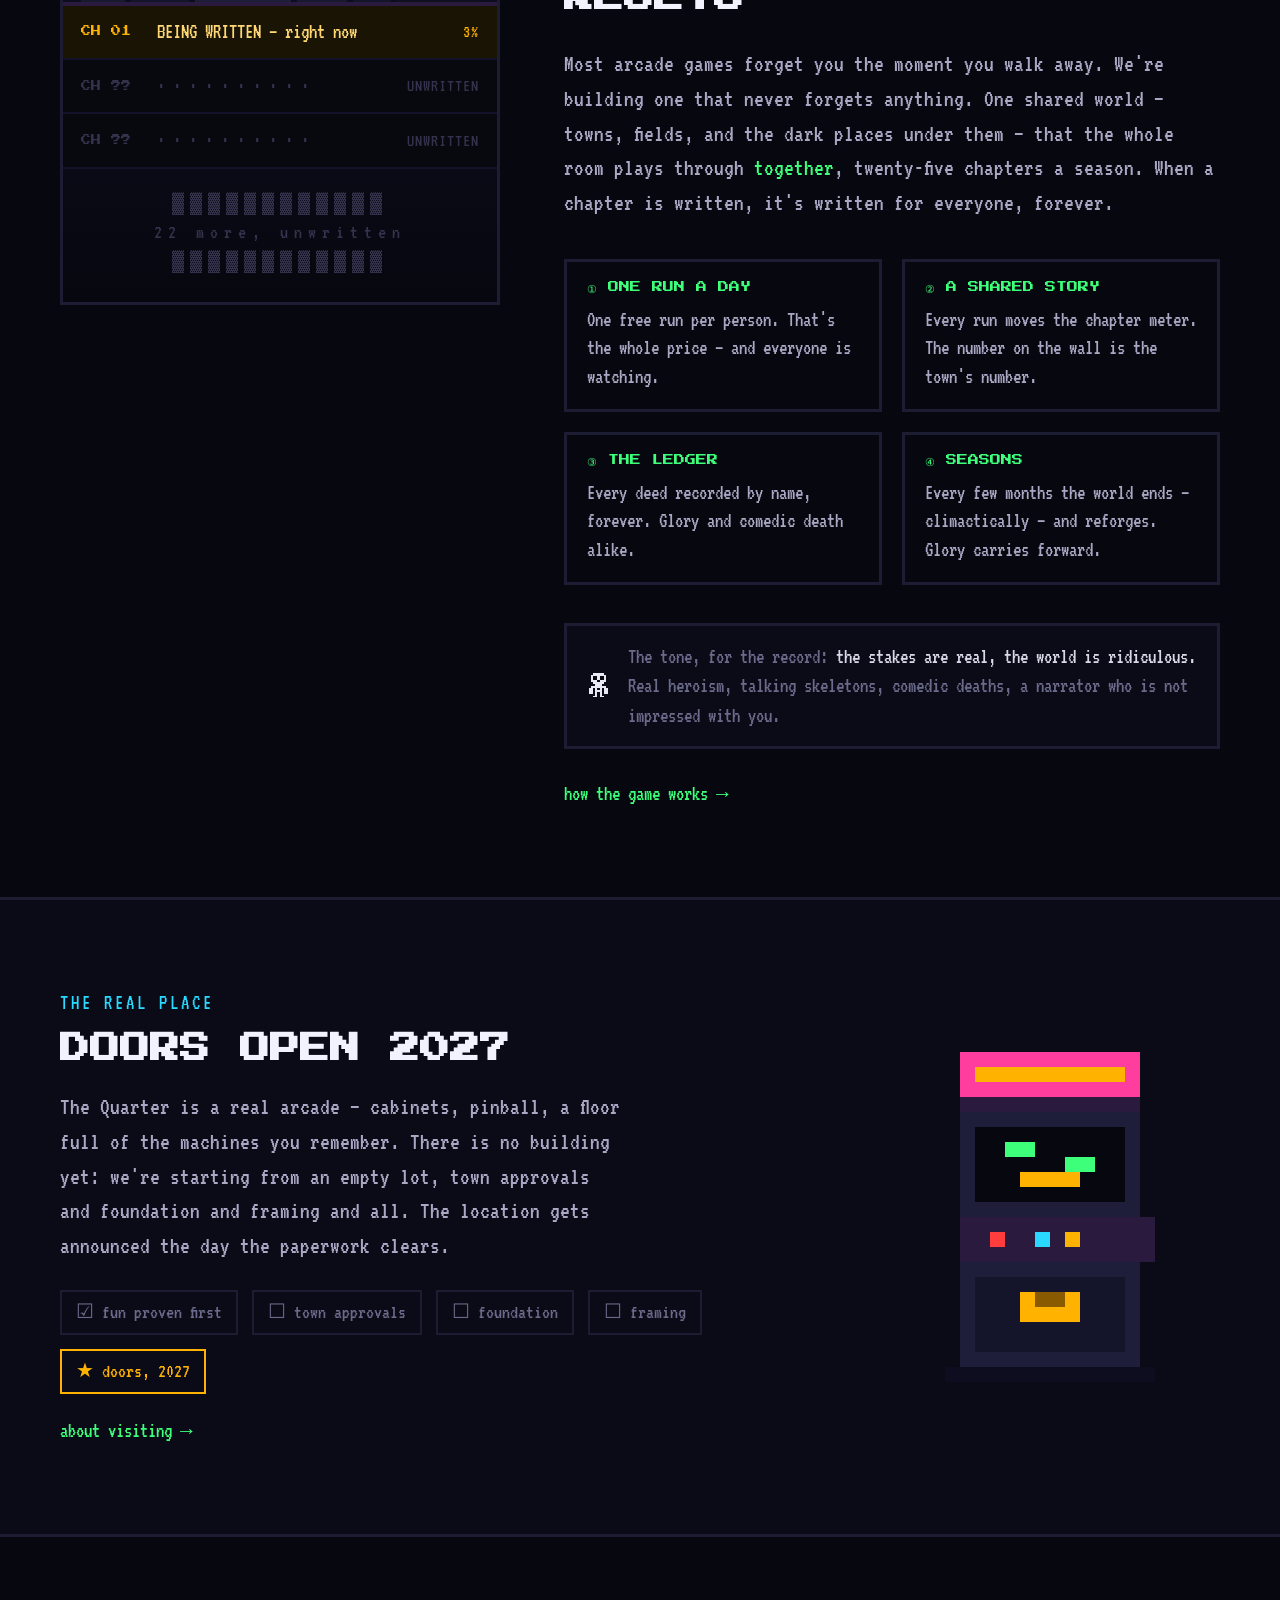
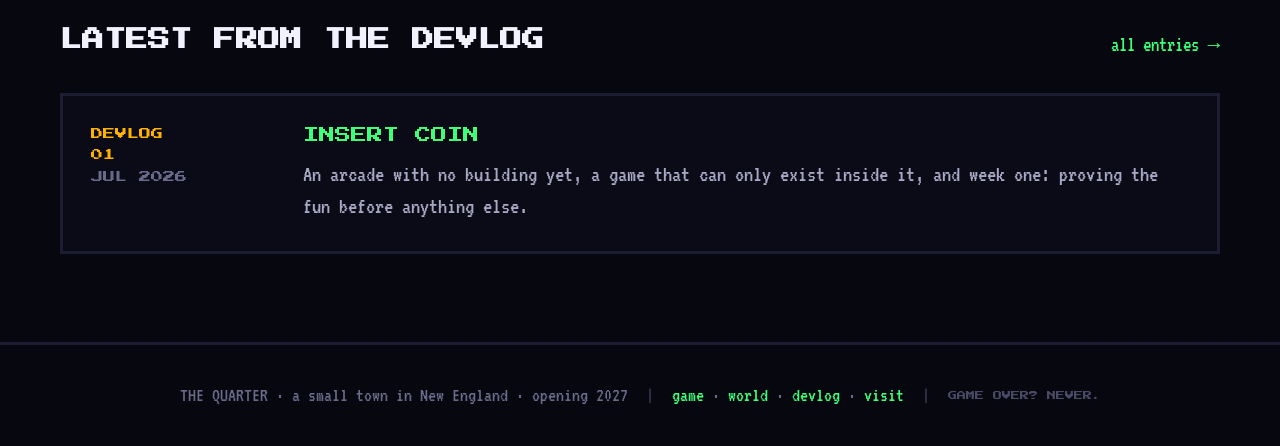
==== commit df801891: "World snapshot 2026-07-22 21:00" ====
--- a/index.html
+++ b/index.html
@@ -48,7 +48,7 @@
     <div style="display: flex; align-items: center; gap: 14px; margin-bottom: 40px; flex-wrap: wrap;">
       <span class="live-dot"></span>
       <span class="pixel" style="font-size: 12px; color: #ff6b6b;">LIVE</span>
-      <span class="pixel" style="font-size: 16px; color: #f2f2ff;">THE UNDERSTAIR</span>
+      <span class="pixel" style="font-size: 16px; color: #f2f2ff;">THE WORLD</span>
       <span id="worldTag" style="font-size: 20px; color: var(--dim); margin-left: auto;">development world</span>
     </div>
 
@@ -56,10 +56,10 @@
       <div style="display: flex; flex-direction: column; gap: 28px;">
         <div style="display: flex; align-items: baseline; gap: 24px; flex-wrap: wrap;">
           <div>
-            <div style="font-size: 21px; color: var(--dim); letter-spacing: 2px;">CURRENT FRONTIER</div>
-            <div class="frontier-num" id="lvNum">LV --</div>
+            <div style="font-size: 21px; color: var(--dim); letter-spacing: 2px;">CURRENT CHAPTER</div>
+            <div class="frontier-num" id="lvNum">CH --</div>
           </div>
-          <div style="font-size: 24px; color: var(--body);">of 100<br><span style="color: var(--dim); font-size: 20px;">the town digs together</span></div>
+          <div style="font-size: 24px; color: var(--body);">of 25<br><span style="color: var(--dim); font-size: 20px;">the town writes it together</span></div>
         </div>
         <div>
           <div style="display: flex; justify-content: space-between; font-size: 20px; color: var(--dim); margin-bottom: 8px; flex-wrap: wrap;">
@@ -70,7 +70,7 @@
         <div style="display: flex; gap: 40px; flex-wrap: wrap;">
           <div><div class="stat-num" id="statRuns">—</div><div class="stat-label">runs this season</div></div>
           <div><div class="stat-num" id="statKills">—</div><div class="stat-label">skeletons re-killed</div></div>
-          <div><div class="stat-num" id="statFallen">—</div><div class="stat-label">levels fallen forever</div></div>
+          <div><div class="stat-num" id="statFallen">—</div><div class="stat-label">chapters written forever</div></div>
         </div>
       </div>
 
@@ -115,13 +115,13 @@
       <div class="kicker pink">THE FLAGSHIP GAME</div>
       <h2 class="px" style="margin: 0 0 18px;">A WORLD THAT NEVER RESETS</h2>
       <p class="lede" style="margin-bottom: 30px;">Most arcade games forget you the moment you
-      walk away. We're building one that never forgets anything. One shared world beneath the
-      town, a hundred levels deep, that the whole room digs through
-      <em style="color: var(--green); font-style: normal;">together</em>. When a level falls,
-      it falls for everyone, forever.</p>
+      walk away. We're building one that never forgets anything. One shared world — towns,
+      fields, and the dark places under them — that the whole room plays through
+      <em style="color: var(--green); font-style: normal;">together</em>, twenty-five chapters
+      a season. When a chapter is written, it's written for everyone, forever.</p>
       <div class="grid-features">
         <div class="feature"><div class="fh">① ONE RUN A DAY</div><div>One free run per person. That's the whole price — and everyone is watching.</div></div>
-        <div class="feature"><div class="fh">② A SHARED DESCENT</div><div>Every run moves the meter. The number on the wall is the town's number.</div></div>
+        <div class="feature"><div class="fh">② A SHARED STORY</div><div>Every run moves the chapter meter. The number on the wall is the town's number.</div></div>
         <div class="feature"><div class="fh">③ THE LEDGER</div><div>Every deed recorded by name, forever. Glory and comedic death alike.</div></div>
         <div class="feature"><div class="fh">④ SEASONS</div><div>Every few months the world ends — climactically — and reforges. Glory carries forward.</div></div>
       </div>
@@ -201,15 +201,15 @@
   // Wire the design to the real world snapshot.
   fetch('/data/world.json', {cache: 'no-store'}).then(r => r.json()).then(w => {
     const s = w.state;
-    const lv = s.frontier_level, pct = s.meter;
-    const pad = String(lv).padStart(2, '0');
+    const ch = s.chapter, pct = s.meter;
+    const pad = String(ch).padStart(2, '0');
     document.getElementById('worldTag').textContent = 'development world · season ' + s.season;
-    document.getElementById('lvNum').textContent = 'LV ' + pad;
-    document.getElementById('meterLabel').textContent = 'LEVEL ' + pad + ' METER';
+    document.getElementById('lvNum').textContent = 'CH ' + pad;
+    document.getElementById('meterLabel').textContent = 'CHAPTER ' + pad + ' METER';
     document.getElementById('meterPct').textContent = pct.toFixed(1) + '% — every run moves it';
     document.getElementById('statRuns').textContent = s.total_runs.toLocaleString();
     document.getElementById('statKills').textContent = s.total_kills.toLocaleString();
-    document.getElementById('statFallen').textContent = lv - 1;
+    document.getElementById('statFallen').textContent = ch - 1;
 
     // Segmented meter (24 cells).
     const segs = document.getElementById('segs');
@@ -246,7 +246,7 @@
       document.getElementById('tickerBand').style.display = 'block';
     }
 
-    // Understair cutaway.
+    // The season's book: chapters written, the one being written, the unwritten.
     const rows = document.getElementById('cutawayRows');
     const mk = (cls, n, nm, tg) => {
       const r = document.createElement('div'); r.className = 'lv-row' + cls;
@@ -255,12 +255,12 @@
       rows.appendChild(r);
     };
     const all = [];
-    for (let i = 1; i < lv; i++) all.push(['', 'LV ' + String(i).padStart(2, '0'), 'the understair, level ' + i, 'FALLEN ✓']);
-    all.push([' frontier', 'LV ' + pad, 'THE FRONTIER — dig here', pct.toFixed(0) + '%']);
-    all.push([' unlit', 'LV ??', '· · · · · · · · · ·', 'UNLIT']);
-    all.push([' unlit', 'LV ??', '· · · · · · · · · ·', 'UNLIT']);
+    for (let i = 1; i < ch; i++) all.push(['', 'CH ' + String(i).padStart(2, '0'), 'chapter ' + i + ', closed', 'WRITTEN ✓']);
+    all.push([' frontier', 'CH ' + pad, 'BEING WRITTEN — right now', pct.toFixed(0) + '%']);
+    all.push([' unlit', 'CH ??', '· · · · · · · · · ·', 'UNWRITTEN']);
+    all.push([' unlit', 'CH ??', '· · · · · · · · · ·', 'UNWRITTEN']);
     for (const a of all.slice(-9)) mk(a[0], a[1], a[2], a[3]);
-    document.getElementById('unlitCount').textContent = (100 - lv - 2) + ' more, unlit';
+    document.getElementById('unlitCount').textContent = Math.max(25 - ch - 2, 0) + ' more, unwritten';
   }).catch(() => {});
 </script>
 </body>
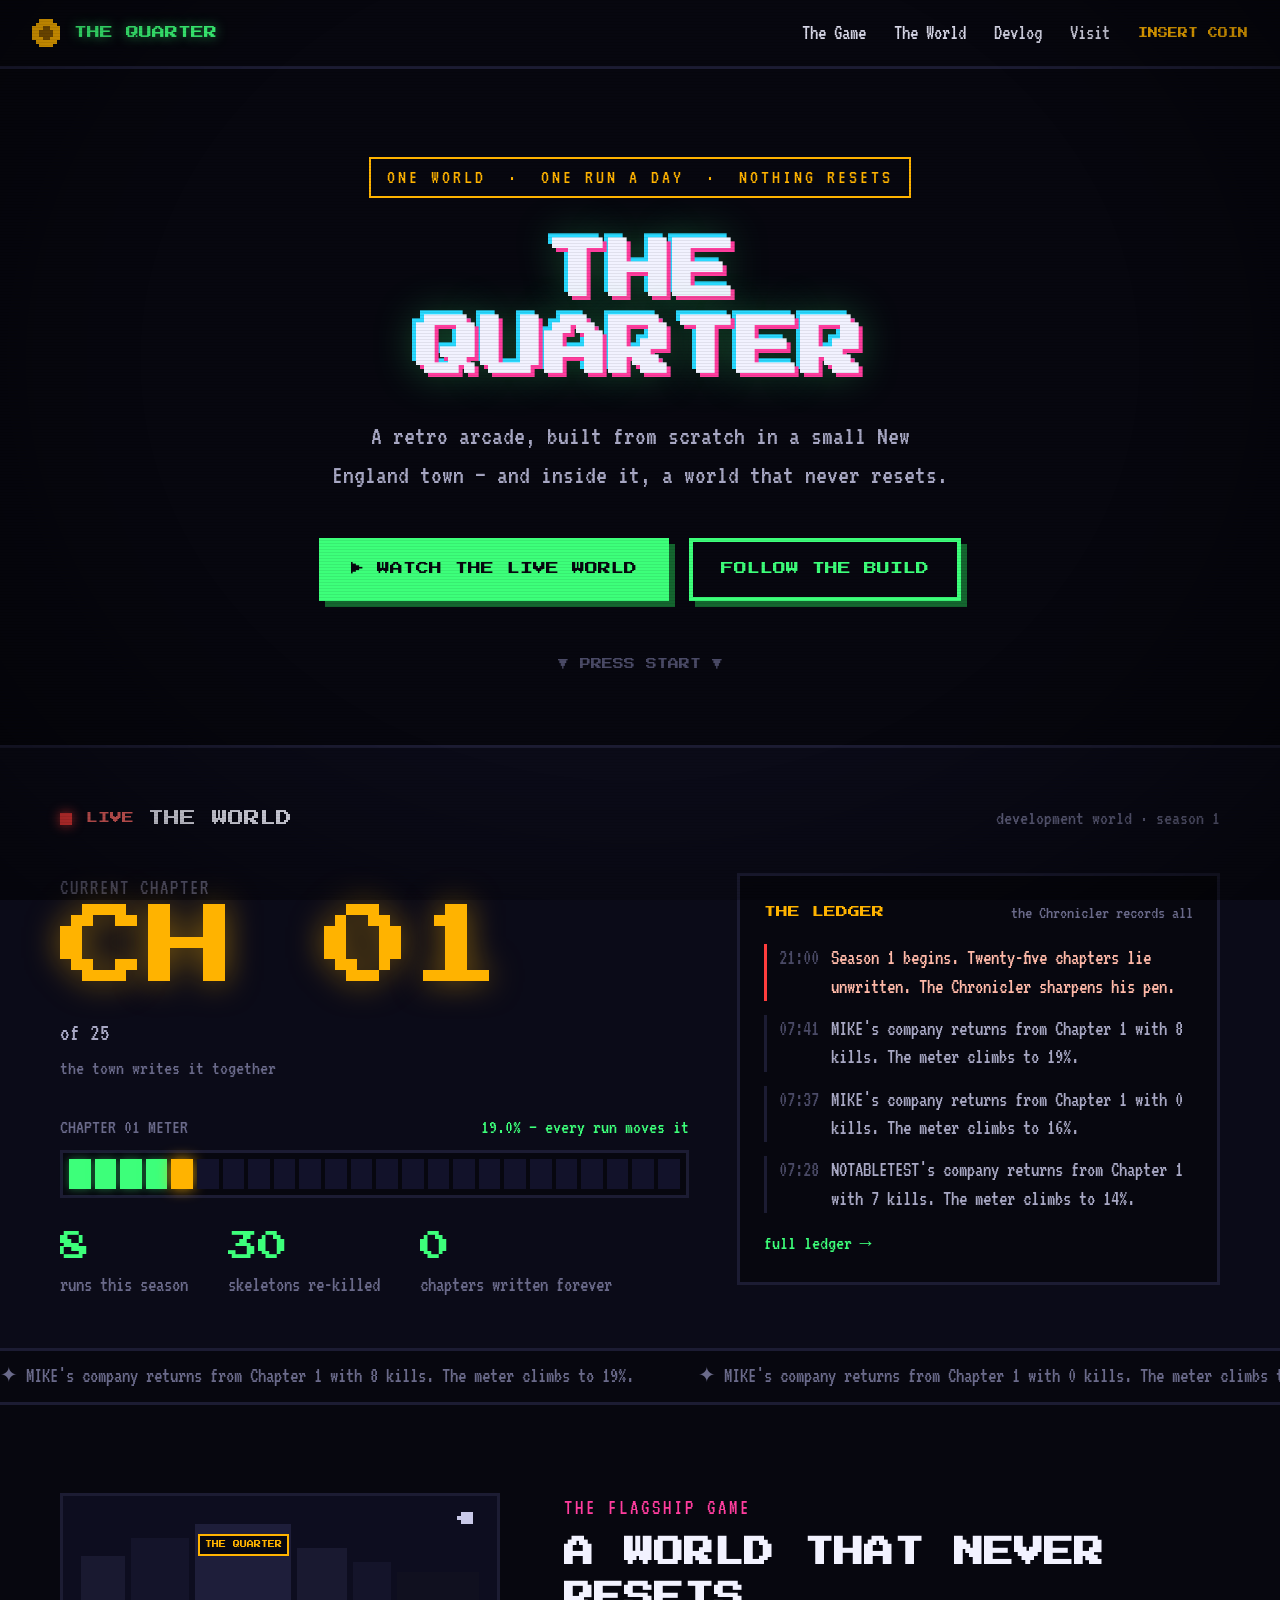
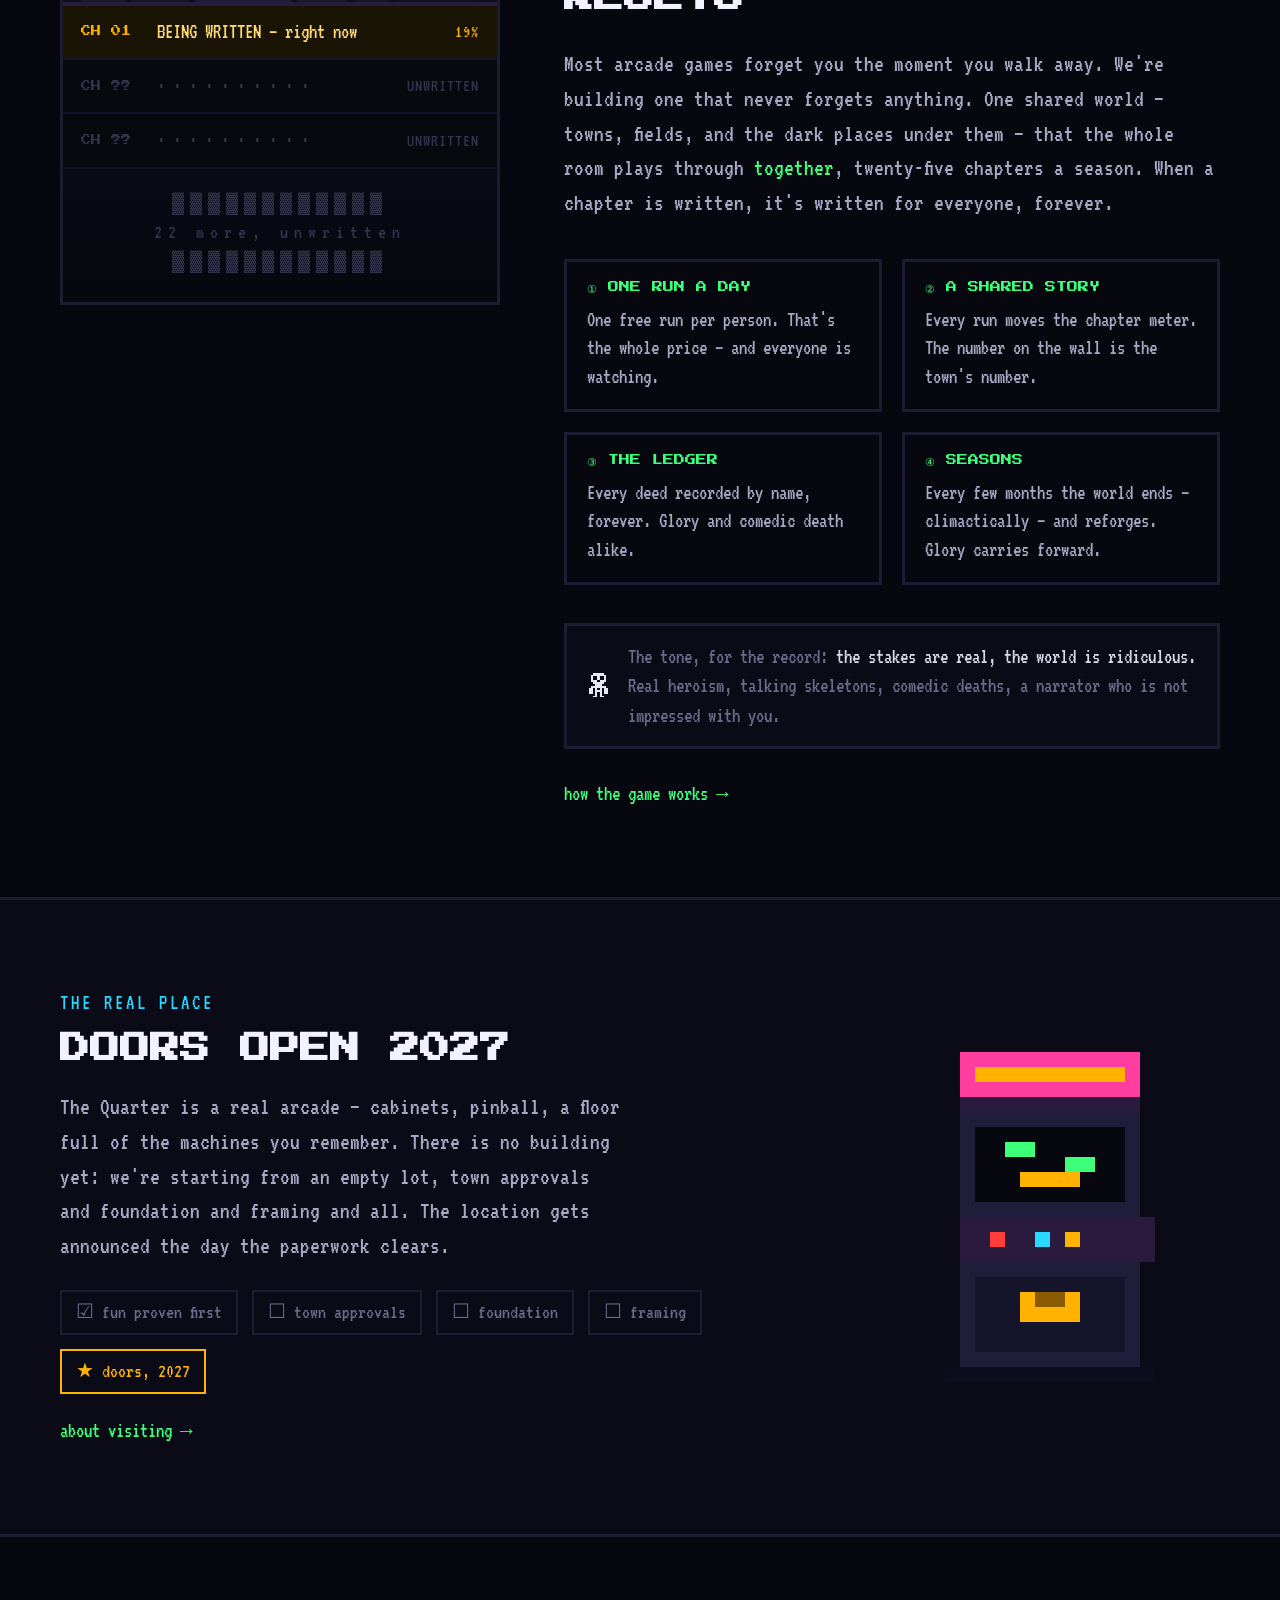
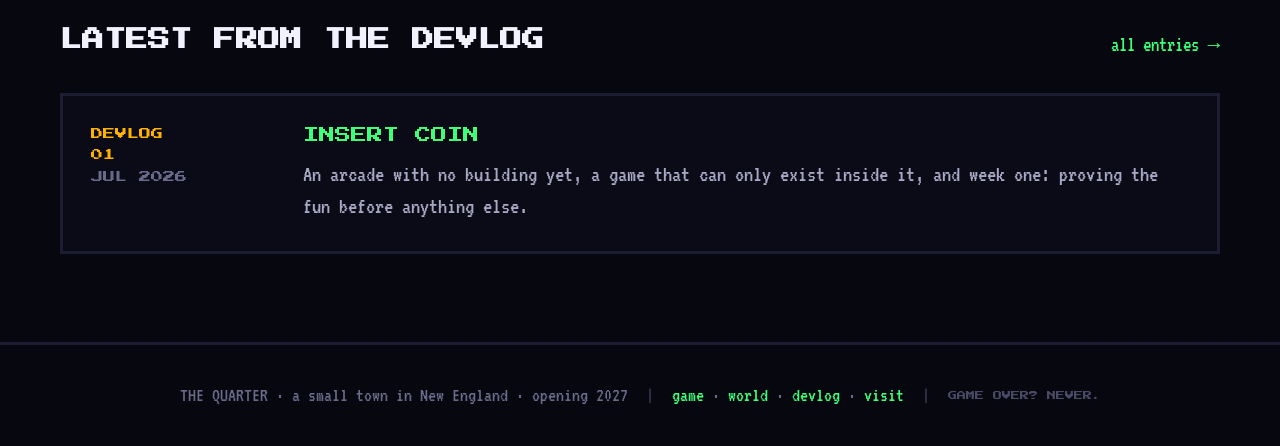
==== commit 8dfe629f: "World snapshot 2026-07-23 08:03" ====
--- a/index.html
+++ b/index.html
@@ -220,9 +220,11 @@
       segs.appendChild(d);
     }
 
-    // Ledger (latest 4).
+    // Ledger (latest 4): stories first, routine only as filler.
     const led = document.getElementById('homeLedger');
-    const recent = (w.recent || []).slice(0, 4);
+    const notables = (w.notables || []);
+    const fill = (w.recent || []).filter(e => !notables.some(n => n.id === e.id));
+    const recent = notables.concat(fill).slice(0, 4);
     if (recent.length) {
       led.innerHTML = '';
       for (const e of recent) {
--- a/styles.css
+++ b/styles.css
@@ -114,7 +114,17 @@
 .ledger .entry.notable { border-left-color: var(--cyan); }
 .ledger .entry.proclamation { border-left-color: var(--red); }
 .ledger .entry.proclamation .x { color: #ffb9a8; }
-.shot img { max-width: 100%; border: 3px solid var(--line); margin-top: 8px; }
+.shot img { max-width: 100%; border: 3px solid var(--line); margin-top: 8px; cursor: zoom-in; }
+
+/* Lightbox: click a shot, see the whole thing. */
+.lightbox { position: fixed; inset: 0; z-index: 200; display: none;
+  align-items: center; justify-content: center; background: rgba(7,7,15,0.92);
+  cursor: zoom-out; padding: 24px; }
+.lightbox.open { display: flex; }
+.lightbox img { max-width: 96vw; max-height: 92vh; border: 3px solid var(--line); }
+.lightbox .hint { position: absolute; bottom: 14px; left: 0; right: 0;
+  text-align: center; font-family: var(--pixel); font-size: 9px;
+  letter-spacing: .2em; color: var(--dim); }
 
 /* Ticker */
 .ticker-band { border-top: 3px solid var(--line); overflow: hidden; background: var(--bg);
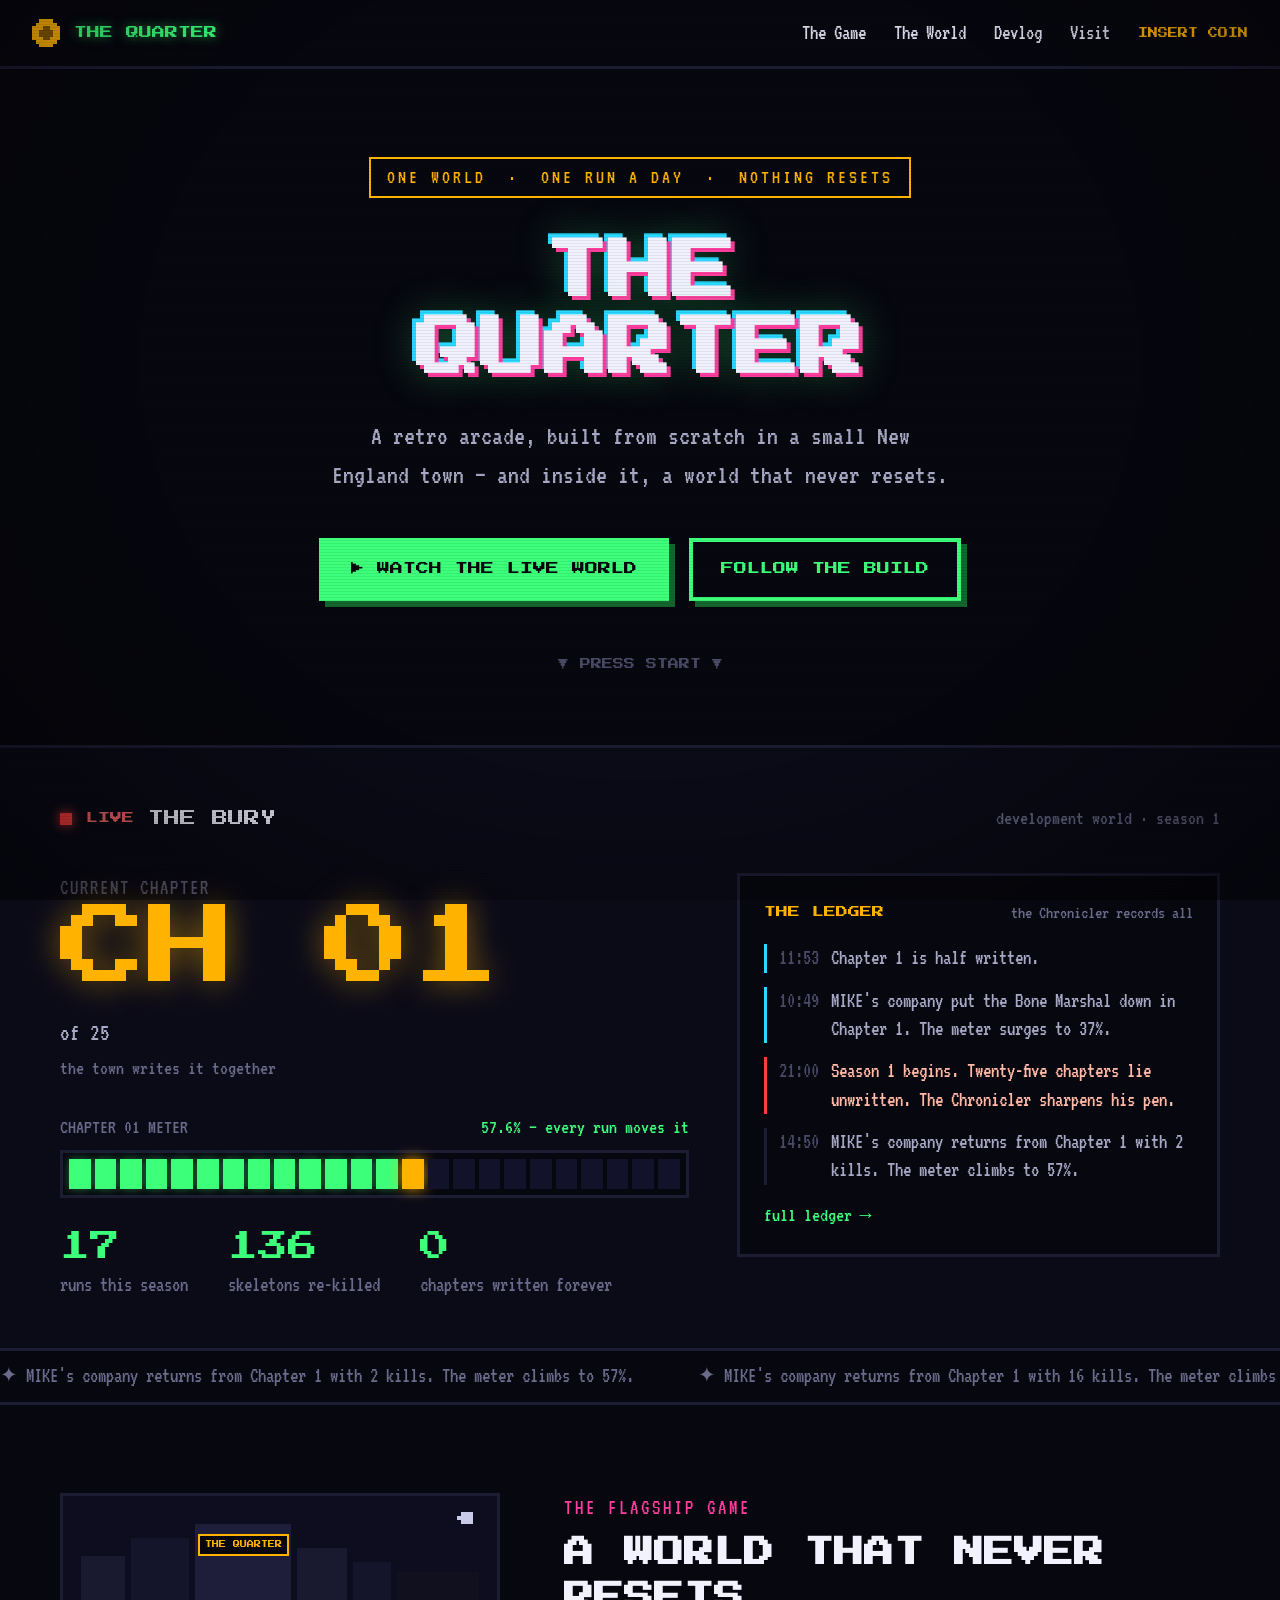
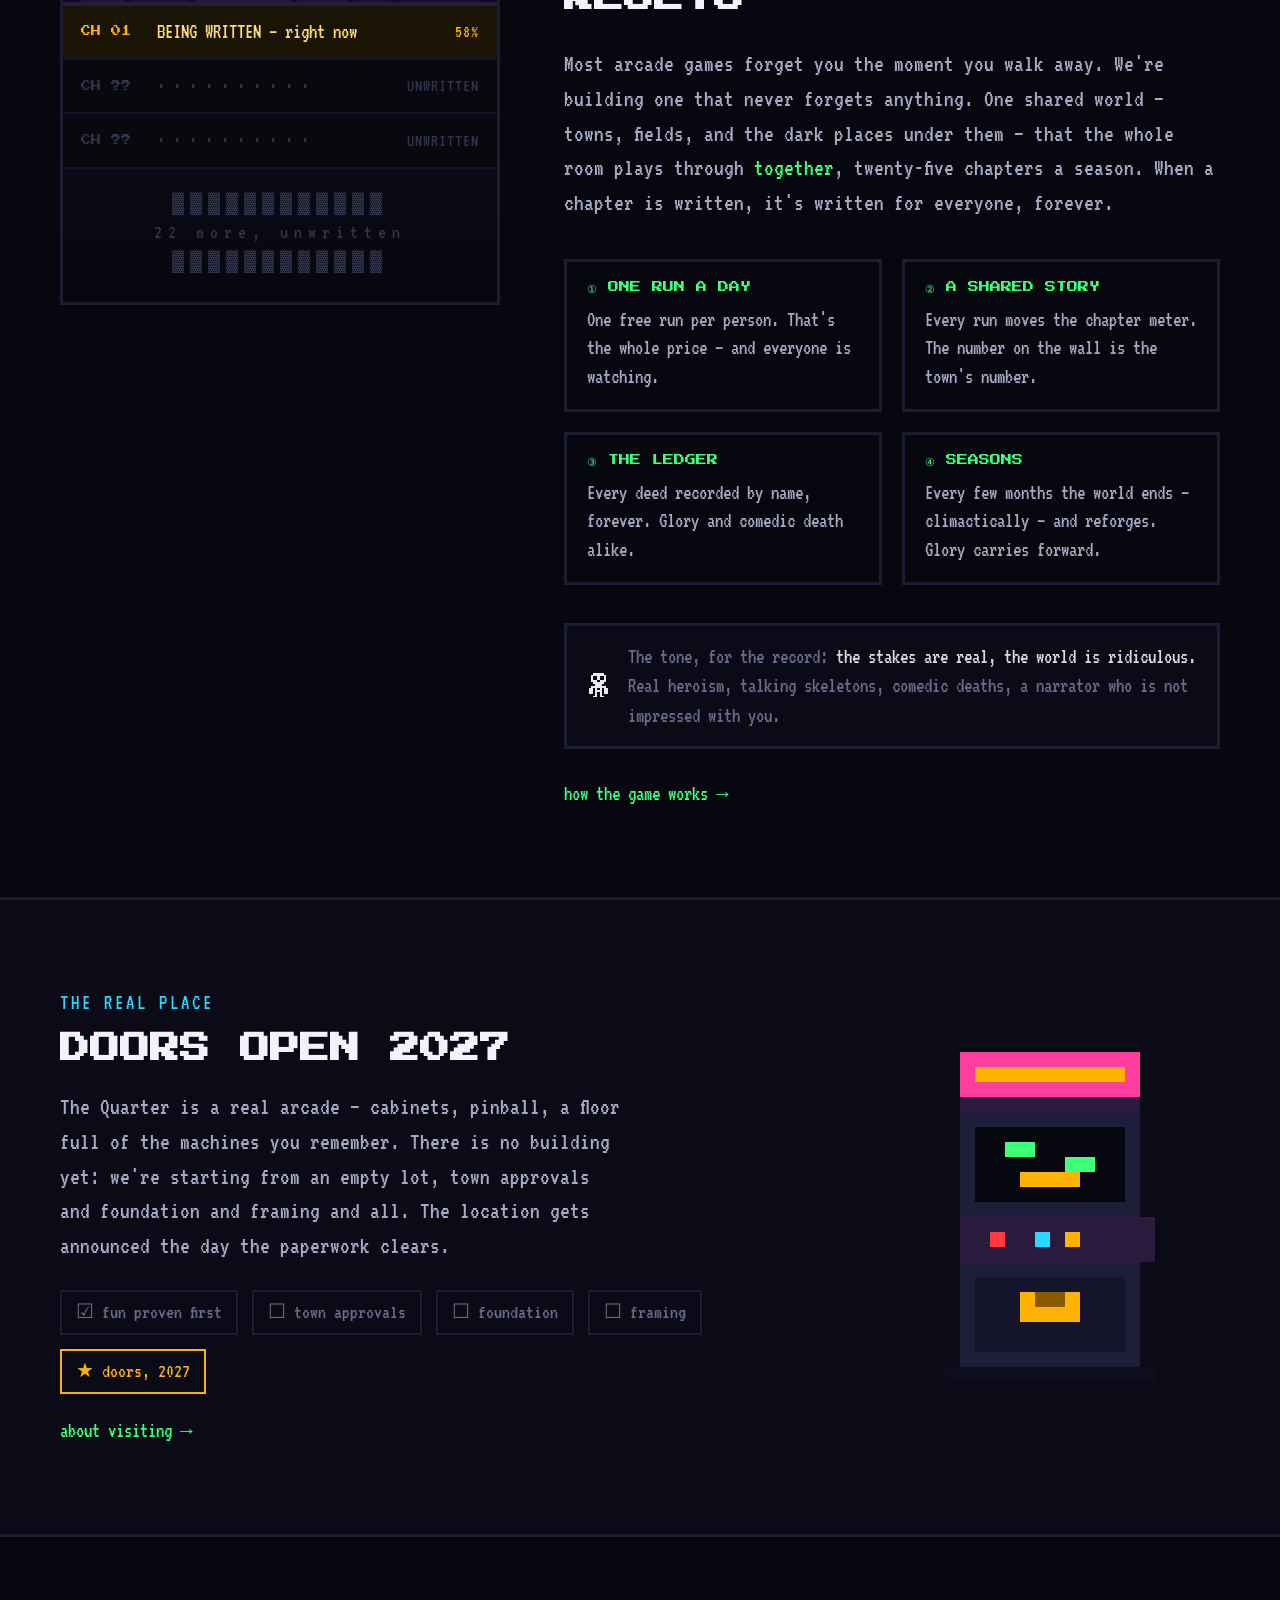
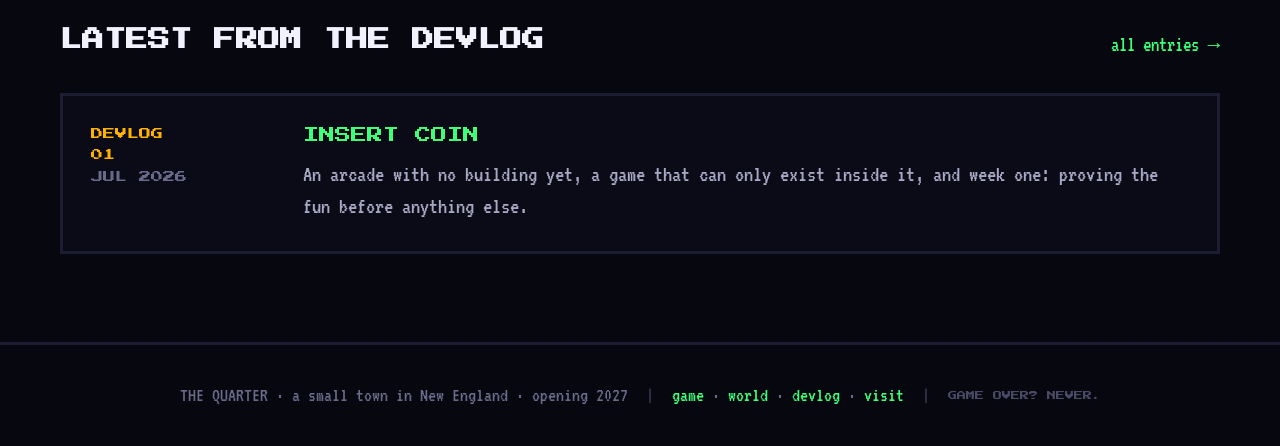
==== commit e13f549e: "World snapshot 2026-07-23 14:56" ====
--- a/index.html
+++ b/index.html
@@ -48,7 +48,7 @@
     <div style="display: flex; align-items: center; gap: 14px; margin-bottom: 40px; flex-wrap: wrap;">
       <span class="live-dot"></span>
       <span class="pixel" style="font-size: 12px; color: #ff6b6b;">LIVE</span>
-      <span class="pixel" style="font-size: 16px; color: #f2f2ff;">THE WORLD</span>
+      <span class="pixel" style="font-size: 16px; color: #f2f2ff;">THE BURY</span>
       <span id="worldTag" style="font-size: 20px; color: var(--dim); margin-left: auto;">development world</span>
     </div>
 
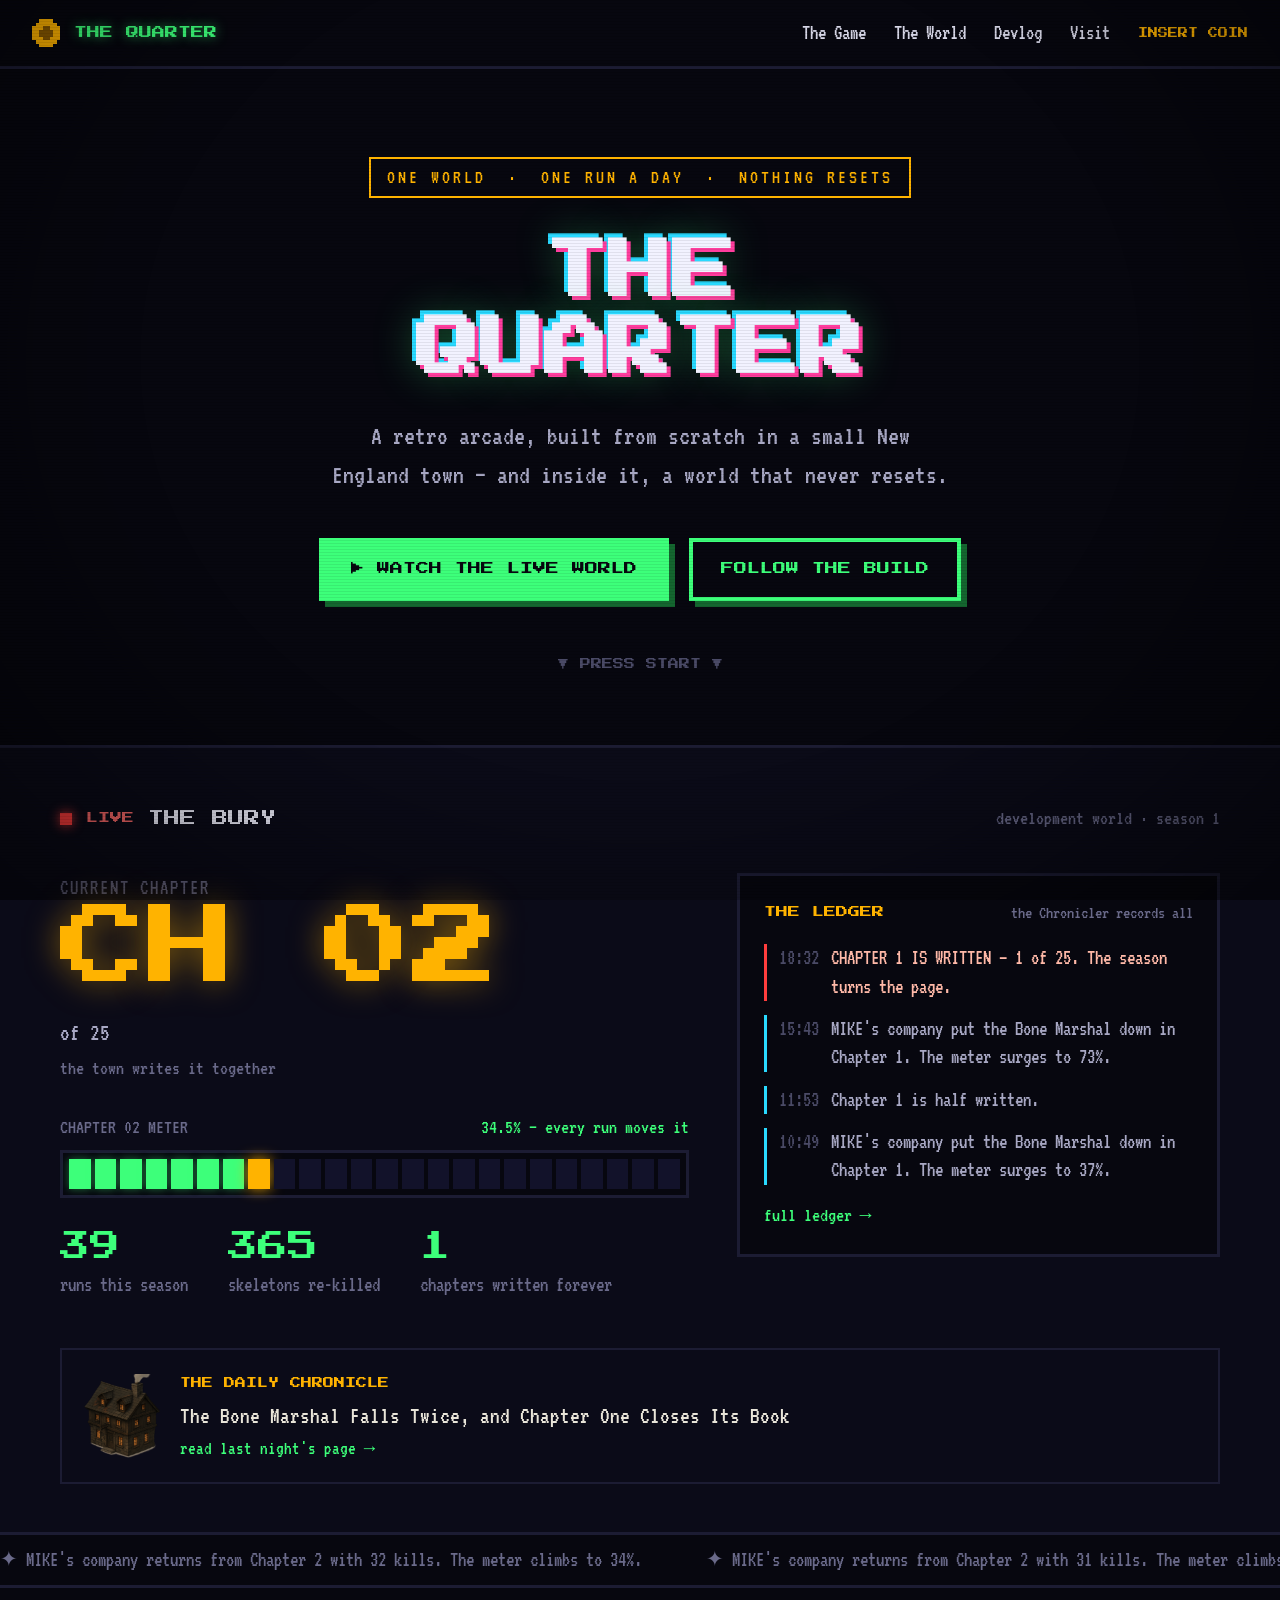
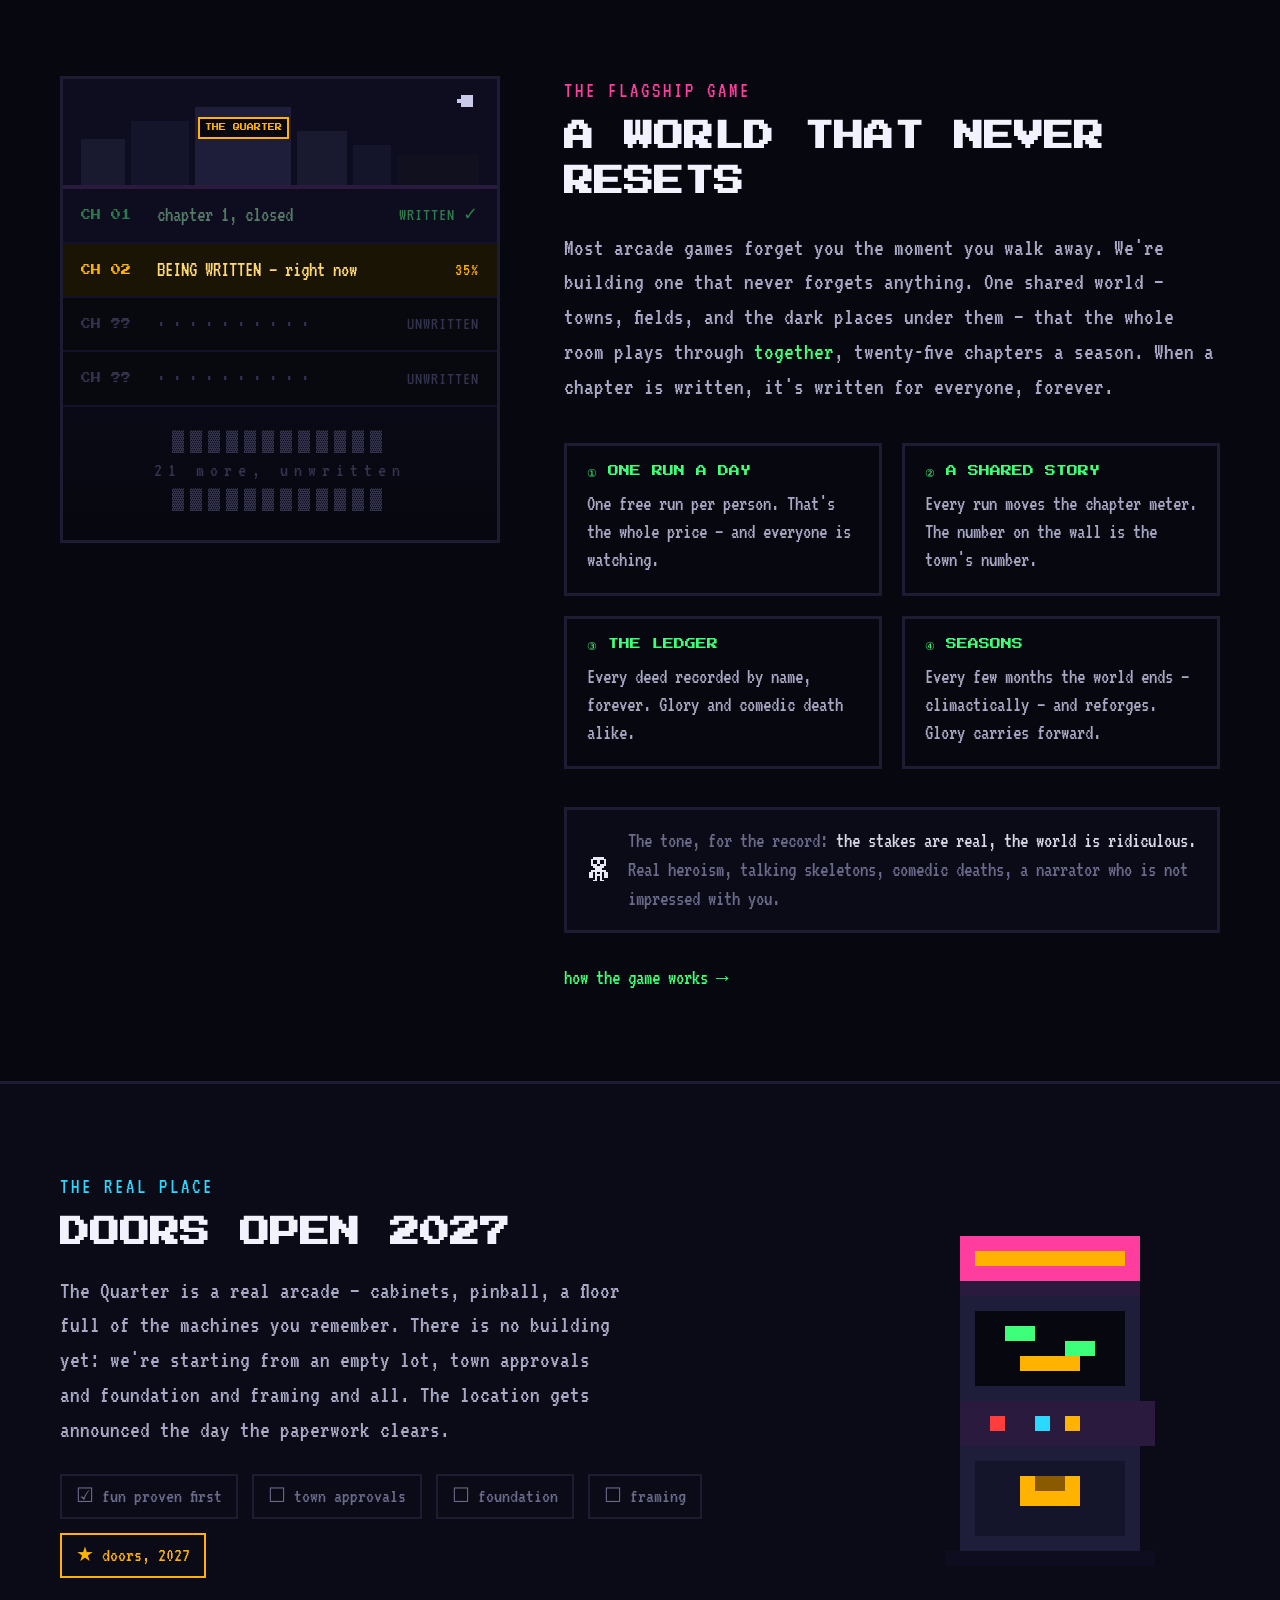
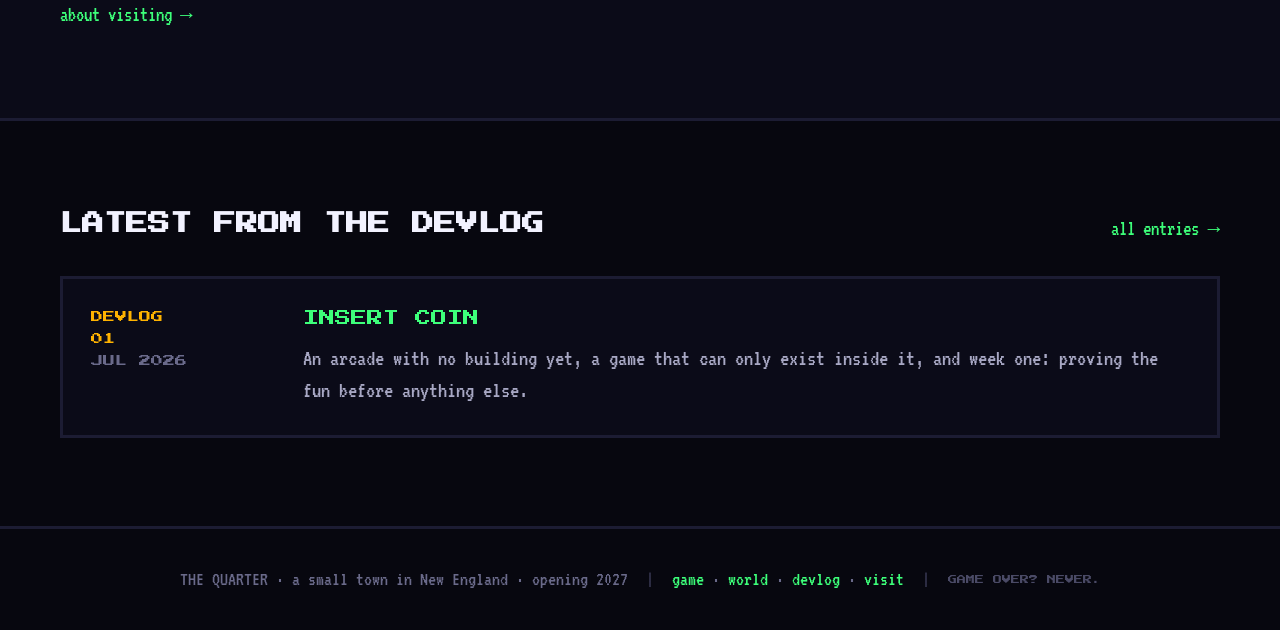
==== commit e0e6c0fd: "World snapshot 2026-07-23 21:12" ====
--- a/index.html
+++ b/index.html
@@ -85,6 +85,26 @@
         <div style="margin-top: 16px; font-size: 20px;"><a href="/world/">full ledger →</a></div>
       </div>
     </div>
+
+    <a id="chronCard" href="/world/chronicle/" style="display: none; margin: 0 0 48px; border: 2px solid var(--line); padding: 18px 22px; text-decoration: none; gap: 20px; align-items: center;">
+      <img id="chronImg" src="" alt="" style="height: 84px;">
+      <span>
+        <span class="pixel" style="font-size: 11px; color: var(--amber);">THE DAILY CHRONICLE</span><br>
+        <span id="chronTitle" style="font-size: 24px; color: #e8e4d8;"></span><br>
+        <span style="font-size: 19px; color: var(--green);">read last night's page →</span>
+      </span>
+    </a>
+    <script>
+    fetch('/world/chronicle/latest.json').then(r => r.ok ? r.json() : null).then(j => {
+      if (!j) return;
+      document.getElementById('chronTitle').textContent = j.title;
+      const im = document.getElementById('chronImg');
+      if (j.image) { im.src = j.image; } else { im.style.display = 'none'; }
+      const c = document.getElementById('chronCard');
+      c.href = '/world/chronicle/' + j.date + '/';
+      c.style.display = 'flex';
+    }).catch(() => {});
+    </script>
   </div>
 
   <div class="ticker-band" id="tickerBand" style="display: none; margin: 0 -32px;">
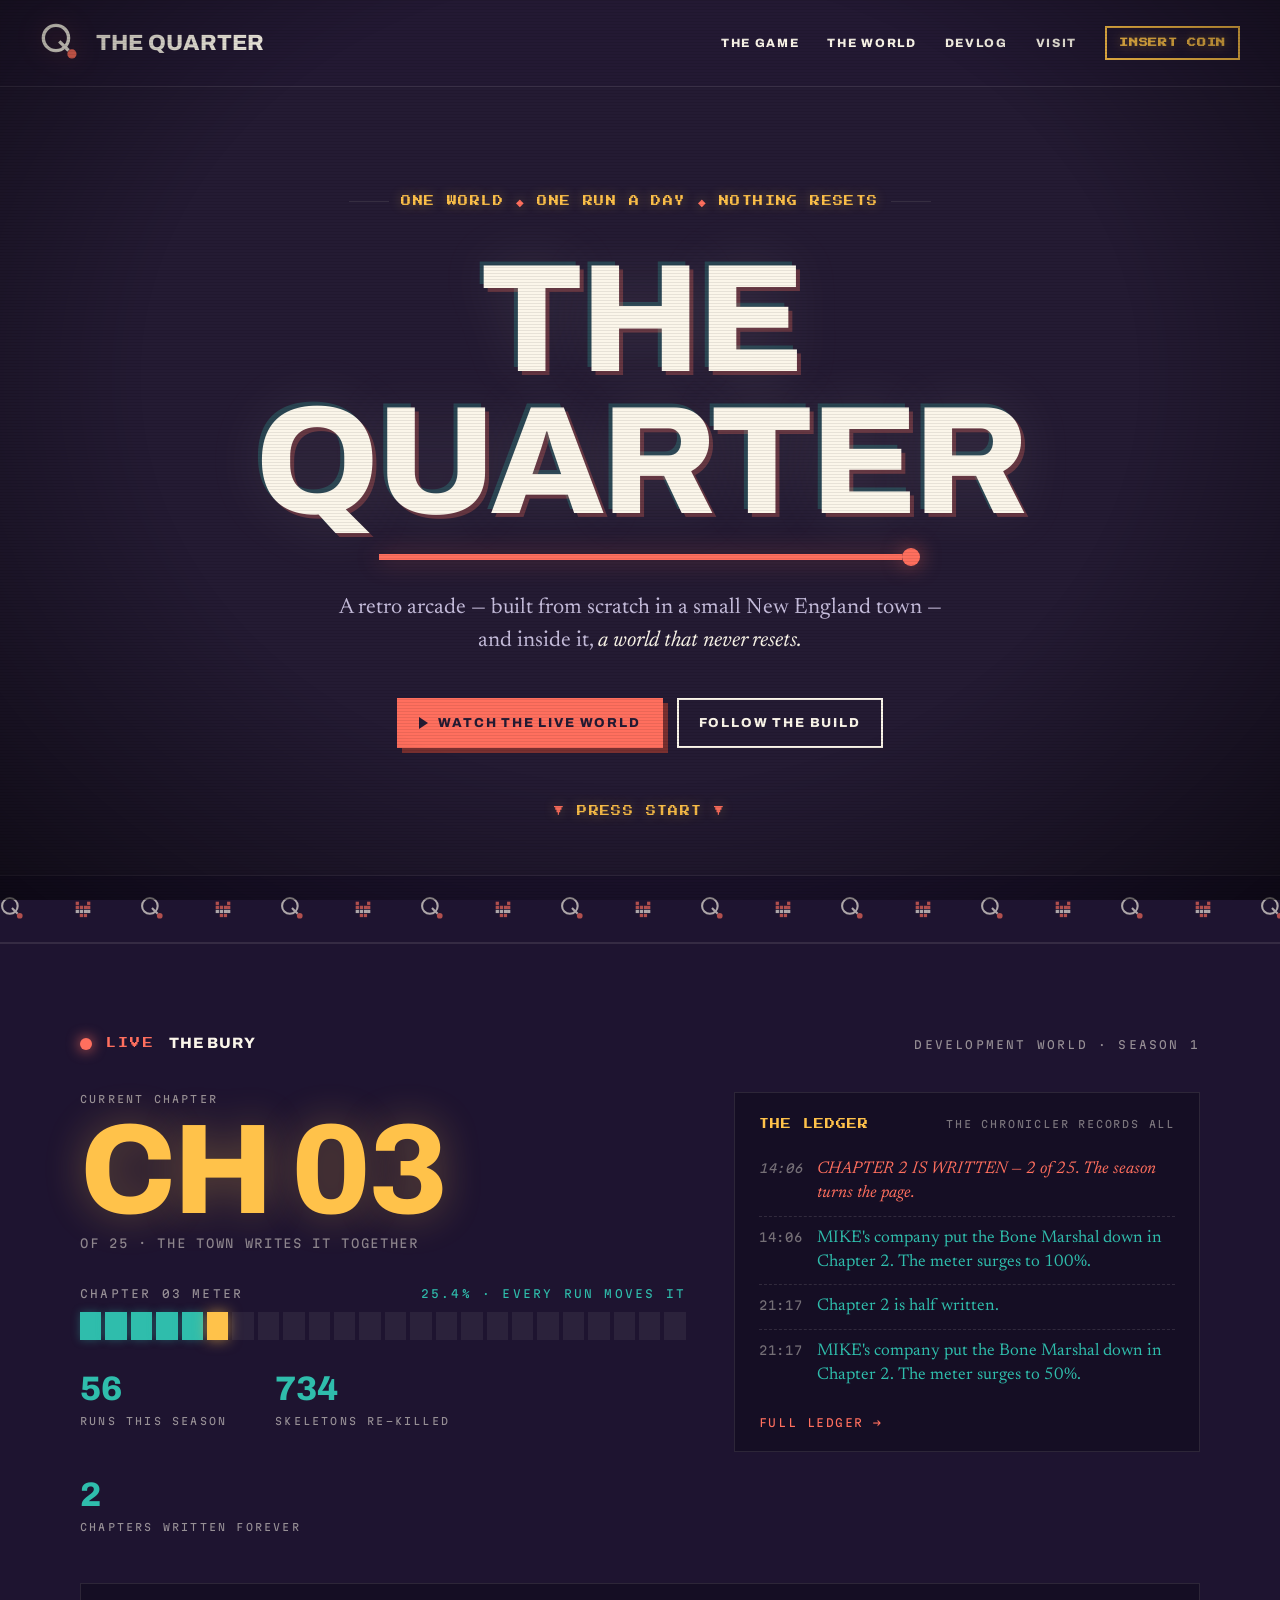
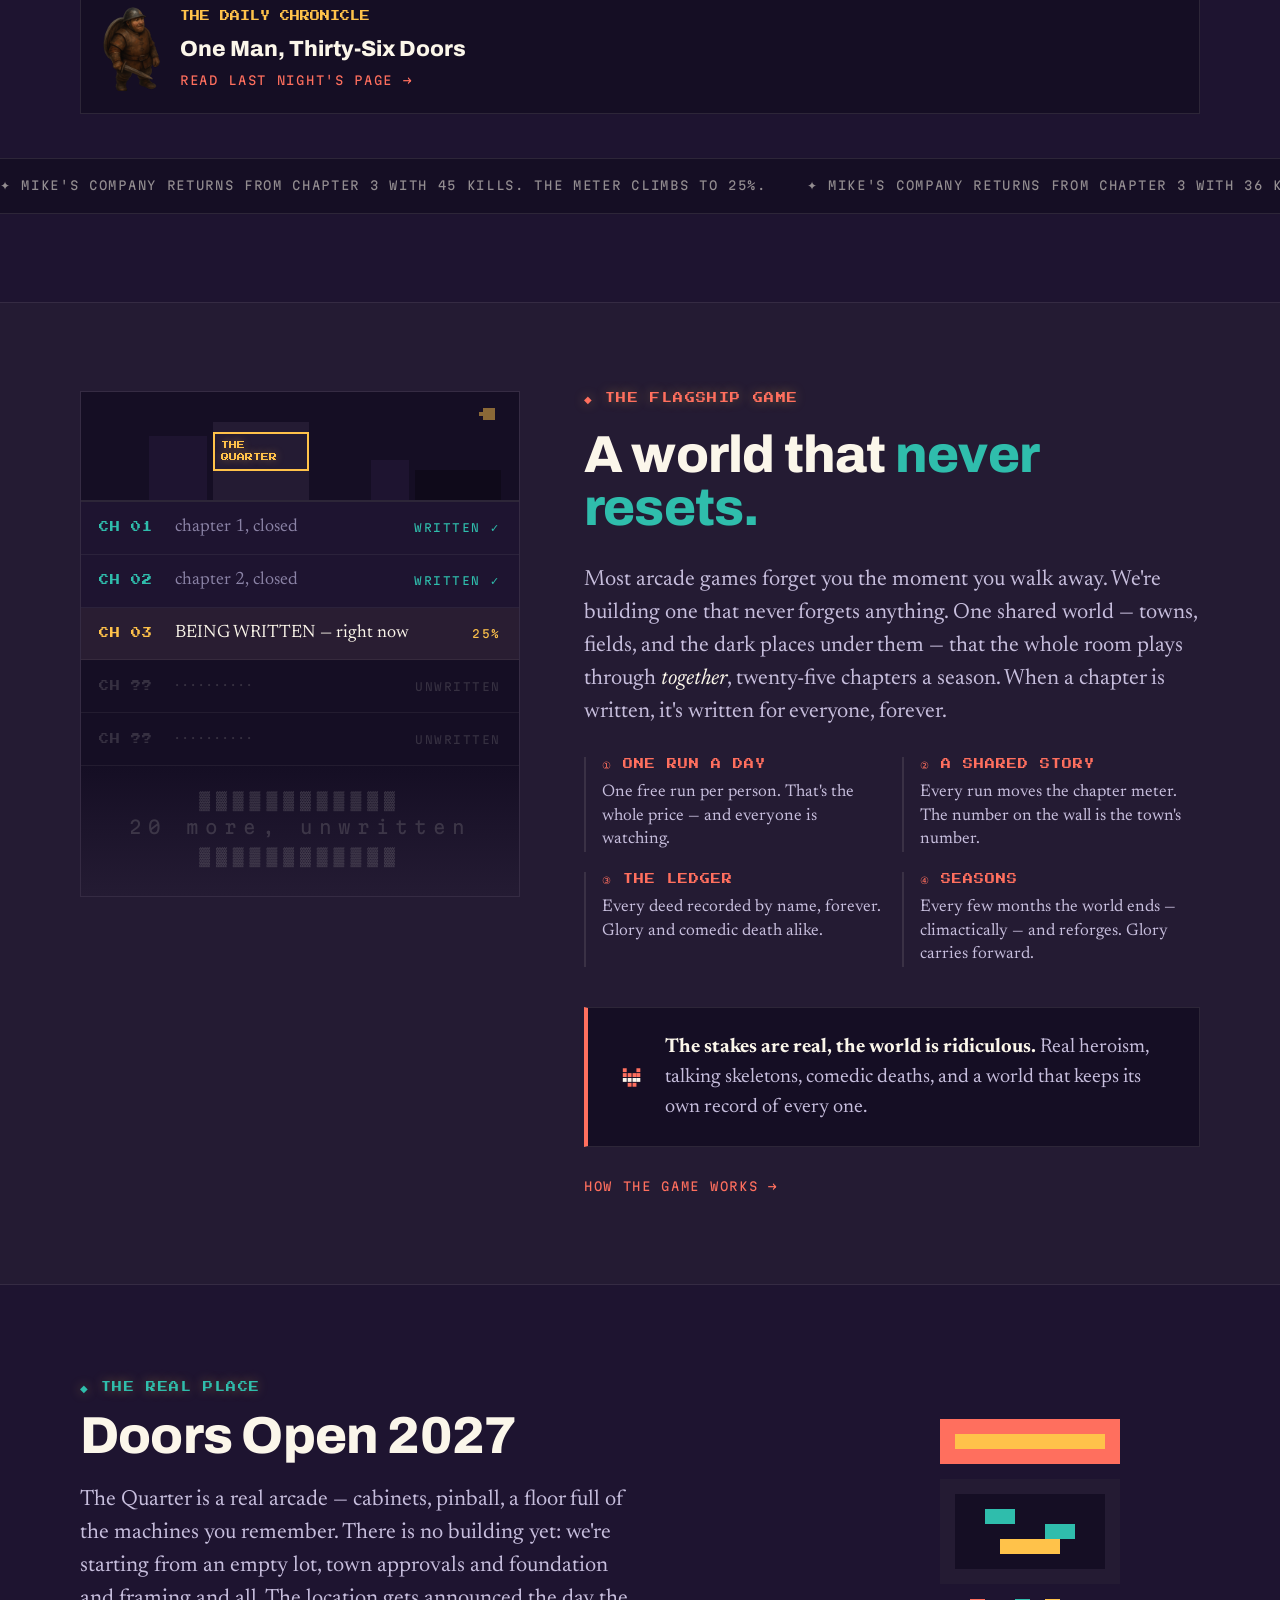
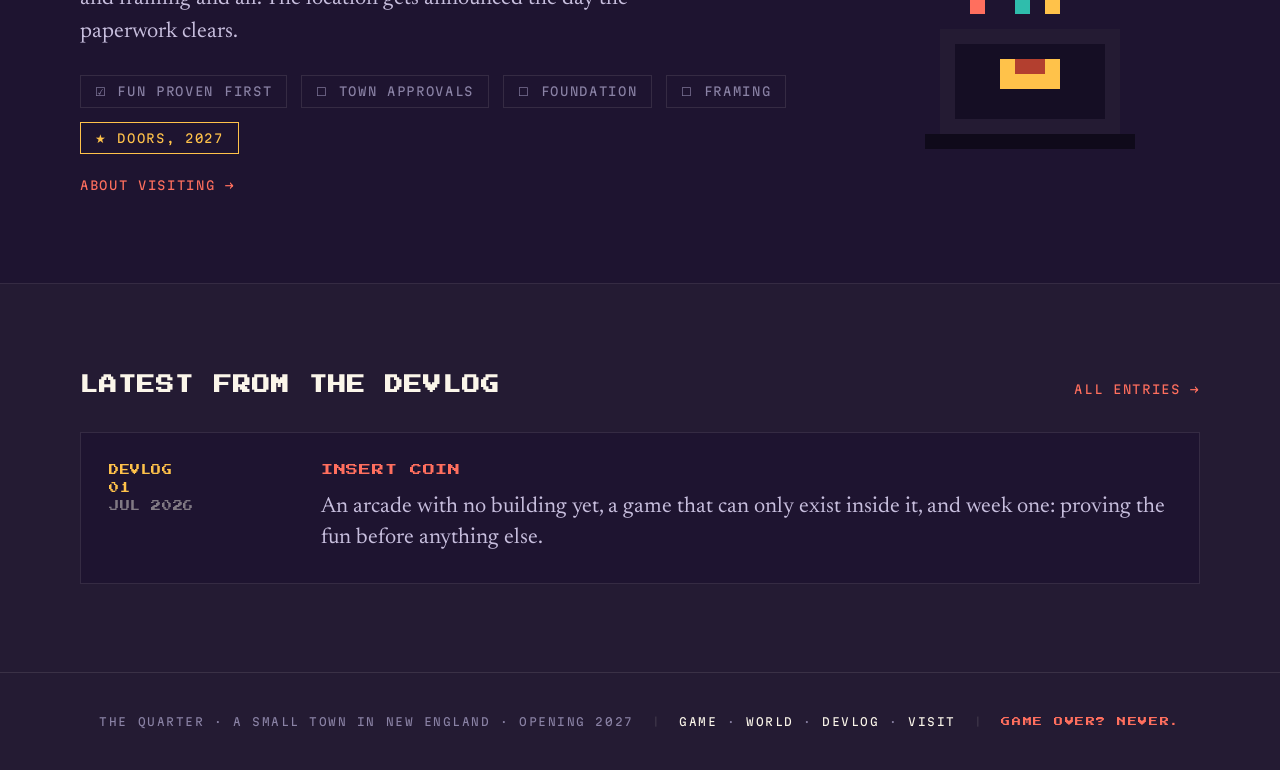
==== commit 72a0aa24: "Brand refresh: Q mark, Amber Fox mascot, new palette Adopt the new brand identity across the entire " ====
--- a/index.html
+++ b/index.html
@@ -8,90 +8,187 @@
 <link rel="icon" type="image/svg+xml" href="/favicon.svg">
 <link rel="preconnect" href="https://fonts.googleapis.com">
 <link rel="preconnect" href="https://fonts.gstatic.com" crossorigin>
-<link href="https://fonts.googleapis.com/css2?family=Press+Start+2P&family=VT323&display=swap" rel="stylesheet">
+<link href="https://fonts.googleapis.com/css2?family=Archivo:wght@700;800&family=Newsreader:ital,opsz,wght@0,6..72,400;0,6..72,600;0,6..72,700;1,6..72,400&family=Martian+Mono:wght@400;500;600;700&family=Press+Start+2P&display=swap" rel="stylesheet">
 <link rel="stylesheet" href="/styles.css">
 </head>
 <body>
+
+<!-- ── Shared SVG symbols (Q mark + Amber Fox variants) ─────── -->
+<svg width="0" height="0" style="position:absolute" aria-hidden="true">
+  <defs>
+    <symbol id="mark-q" viewBox="0 0 50 50">
+      <circle cx="19" cy="19" r="15" fill="none" stroke="currentColor" stroke-width="4"/>
+      <line x1="23" y1="23" x2="34" y2="34" stroke="currentColor" stroke-width="4"/>
+      <circle cx="38" cy="38" r="5.5" fill="#FF6F5E"/>
+    </symbol>
+    <!-- Amber Fox — coral outer, grape chest (default, for light grounds) -->
+    <symbol id="mascot-fox" viewBox="0 0 64 64">
+      <rect x="14" y="14" width="8" height="8" fill="#FF6F5E"/>
+      <rect x="42" y="14" width="8" height="8" fill="#FF6F5E"/>
+      <rect x="14" y="24" width="8" height="8" fill="#FF6F5E"/>
+      <rect x="24" y="24" width="8" height="8" fill="#FF6F5E"/>
+      <rect x="34" y="24" width="8" height="8" fill="#FF6F5E"/>
+      <rect x="42" y="24" width="8" height="8" fill="#FF6F5E"/>
+      <rect x="14" y="34" width="8" height="8" fill="#241B33"/>
+      <rect x="24" y="34" width="8" height="8" fill="#241B33"/>
+      <rect x="34" y="34" width="8" height="8" fill="#241B33"/>
+      <rect x="42" y="34" width="8" height="8" fill="#241B33"/>
+      <rect x="24" y="44" width="8" height="8" fill="#FF6F5E"/>
+      <rect x="34" y="44" width="8" height="8" fill="#FF6F5E"/>
+    </symbol>
+    <!-- Coral outer, cream chest — for grape / dark grounds -->
+    <symbol id="mascot-fox-cream" viewBox="0 0 64 64">
+      <rect x="14" y="14" width="8" height="8" fill="#FF6F5E"/>
+      <rect x="42" y="14" width="8" height="8" fill="#FF6F5E"/>
+      <rect x="14" y="24" width="8" height="8" fill="#FF6F5E"/>
+      <rect x="24" y="24" width="8" height="8" fill="#FF6F5E"/>
+      <rect x="34" y="24" width="8" height="8" fill="#FF6F5E"/>
+      <rect x="42" y="24" width="8" height="8" fill="#FF6F5E"/>
+      <rect x="14" y="34" width="8" height="8" fill="#FBF6EA"/>
+      <rect x="24" y="34" width="8" height="8" fill="#FBF6EA"/>
+      <rect x="34" y="34" width="8" height="8" fill="#FBF6EA"/>
+      <rect x="42" y="34" width="8" height="8" fill="#FBF6EA"/>
+      <rect x="24" y="44" width="8" height="8" fill="#FF6F5E"/>
+      <rect x="34" y="44" width="8" height="8" fill="#FF6F5E"/>
+    </symbol>
+    <symbol id="mascot-fox-aqua" viewBox="0 0 64 64">
+      <rect x="14" y="14" width="8" height="8" fill="#2FBDAC"/>
+      <rect x="42" y="14" width="8" height="8" fill="#2FBDAC"/>
+      <rect x="14" y="24" width="8" height="8" fill="#2FBDAC"/>
+      <rect x="24" y="24" width="8" height="8" fill="#2FBDAC"/>
+      <rect x="34" y="24" width="8" height="8" fill="#2FBDAC"/>
+      <rect x="42" y="24" width="8" height="8" fill="#2FBDAC"/>
+      <rect x="14" y="34" width="8" height="8" fill="#FBF6EA"/>
+      <rect x="24" y="34" width="8" height="8" fill="#FBF6EA"/>
+      <rect x="34" y="34" width="8" height="8" fill="#FBF6EA"/>
+      <rect x="42" y="34" width="8" height="8" fill="#FBF6EA"/>
+      <rect x="24" y="44" width="8" height="8" fill="#2FBDAC"/>
+      <rect x="34" y="44" width="8" height="8" fill="#2FBDAC"/>
+    </symbol>
+    <symbol id="mascot-fox-butter" viewBox="0 0 64 64">
+      <rect x="14" y="14" width="8" height="8" fill="#FFC24A"/>
+      <rect x="42" y="14" width="8" height="8" fill="#FFC24A"/>
+      <rect x="14" y="24" width="8" height="8" fill="#FFC24A"/>
+      <rect x="24" y="24" width="8" height="8" fill="#FFC24A"/>
+      <rect x="34" y="24" width="8" height="8" fill="#FFC24A"/>
+      <rect x="42" y="24" width="8" height="8" fill="#FFC24A"/>
+      <rect x="14" y="34" width="8" height="8" fill="#FBF6EA"/>
+      <rect x="24" y="34" width="8" height="8" fill="#FBF6EA"/>
+      <rect x="34" y="34" width="8" height="8" fill="#FBF6EA"/>
+      <rect x="42" y="34" width="8" height="8" fill="#FBF6EA"/>
+      <rect x="24" y="44" width="8" height="8" fill="#FFC24A"/>
+      <rect x="34" y="44" width="8" height="8" fill="#FFC24A"/>
+    </symbol>
+  </defs>
+</svg>
+
 <div class="scanlines"></div>
 <div class="vignette"></div>
 
+<!-- NAV -->
 <nav class="nav">
   <a class="brand" href="/">
-    <svg width="28" height="28" viewBox="0 0 8 8" shape-rendering="crispEdges" aria-hidden="true"><rect x="2" y="0" width="4" height="1" fill="#ffb300"/><rect x="1" y="1" width="6" height="1" fill="#ffb300"/><rect x="0" y="2" width="8" height="4" fill="#ffb300"/><rect x="1" y="6" width="6" height="1" fill="#ffb300"/><rect x="2" y="7" width="4" height="1" fill="#ffb300"/><rect x="3" y="2" width="2" height="4" fill="#8a5a00"/><rect x="2" y="3" width="1" height="2" fill="#8a5a00"/><rect x="5" y="3" width="1" height="2" fill="#8a5a00"/></svg>
-    <span>THE QUARTER</span>
+    <svg width="42" height="42" style="color: #FBF6EA"><use href="#mark-q"/></svg>
+    <span class="wordmark">THE QUARTER</span>
   </a>
   <div class="links">
     <a href="/game/">The Game</a>
     <a href="/world/">The World</a>
     <a href="/devlog/">Devlog</a>
     <a href="/visit/">Visit</a>
-    <span class="insert-coin">INSERT COIN</span>
+    <span class="insert-coin">Insert Coin</span>
   </div>
 </nav>
 
 <!-- HERO -->
-<header class="section" style="text-align: center; padding-top: 88px; padding-bottom: 72px;">
-  <div class="badge" style="margin-bottom: 36px;">ONE WORLD &nbsp;·&nbsp; ONE RUN A DAY &nbsp;·&nbsp; NOTHING RESETS</div>
-  <h1 class="pixel-title" style="margin-bottom: 28px;">THE<br>QUARTER</h1>
-  <p class="lede" style="max-width: 620px; margin: 0 auto 44px; font-size: 27px;">A retro arcade,
-  built from scratch in a small New England town — and inside it, a world that never resets.</p>
-  <div style="display: flex; justify-content: center; gap: 20px; flex-wrap: wrap;">
-    <a class="btn" href="/world/">▶ WATCH THE LIVE WORLD</a>
-    <a class="btn ghost" href="/devlog/">FOLLOW THE BUILD</a>
-  </div>
-  <div class="press-start" style="margin-top: 56px;">▼ PRESS START ▼</div>
+<header class="section" style="text-align: center; padding-top: 96px; padding-bottom: 56px; position: relative;">
+  <div class="max">
+    <div class="kicker" style="margin-bottom: 40px;">
+      <span class="rule-h"></span>
+      One World <span class="diamond">◆</span> One Run a Day <span class="diamond">◆</span> Nothing Resets
+      <span class="rule-h"></span>
+    </div>
+    <h1 class="display">
+      THE<br>QUARTER
+      <span class="underline"></span>
+    </h1>
+    <p class="lede" style="max-width: 640px; margin: 32px auto 0;">
+      A retro arcade — built from scratch in a small New England town —
+      and inside it, <em>a world that never resets.</em>
+    </p>
+    <div style="display: flex; justify-content: center; gap: 14px; margin-top: 40px; flex-wrap: wrap;">
+      <a class="btn primary" href="/world/"><span class="play-tri"></span>Watch the Live World</a>
+      <a class="btn ghost" href="/devlog/">Follow the Build</a>
+    </div>
+    <div class="press-start" style="margin-top: 56px;">
+      <span class="blink">▼</span> Press Start <span class="blink">▼</span>
+    </div>
+  </div>
 </header>
 
-<!-- LIVE WORLD BAND -->
-<section class="band" style="position: relative; z-index: 5; border-top: 3px solid var(--line); border-bottom: 3px solid var(--line); background: var(--panel); padding: 56px 32px 0;">
+<!-- PATTERN BAND -->
+<div class="pattern-band" aria-hidden="true">
+  <div class="pattern-run">
+    <script>document.write(Array.from({length: 2}, () => Array.from({length: 22}, (_, i) => i % 2 === 0
+      ? '<svg width="26" height="26"><use href="#mark-q"/></svg>'
+      : '<svg width="26" height="26"><use href="#mascot-fox-cream"/></svg>'
+    ).join('')).join(''));</script>
+  </div>
+</div>
+
+<!-- LIVE WORLD BAND (screen module) -->
+<section class="section band">
   <div class="max">
-    <div style="display: flex; align-items: center; gap: 14px; margin-bottom: 40px; flex-wrap: wrap;">
+    <div style="display: flex; align-items: center; gap: 14px; margin-bottom: 36px; flex-wrap: wrap; font-family: var(--mono); font-size: 11px; letter-spacing: 0.2em; color: rgba(251,246,234,0.55); text-transform: uppercase;">
       <span class="live-dot"></span>
-      <span class="pixel" style="font-size: 12px; color: #ff6b6b;">LIVE</span>
-      <span class="pixel" style="font-size: 16px; color: #f2f2ff;">THE BURY</span>
-      <span id="worldTag" style="font-size: 20px; color: var(--dim); margin-left: auto;">development world</span>
-    </div>
-
-    <div class="grid-2" style="padding-bottom: 48px;">
-      <div style="display: flex; flex-direction: column; gap: 28px;">
-        <div style="display: flex; align-items: baseline; gap: 24px; flex-wrap: wrap;">
-          <div>
-            <div style="font-size: 21px; color: var(--dim); letter-spacing: 2px;">CURRENT CHAPTER</div>
-            <div class="frontier-num" id="lvNum">CH --</div>
+      <span class="pixel" style="font-size: 10px; color: #FF6F5E;">LIVE</span>
+      <span style="font-family: var(--display); font-weight: 800; font-size: 15px; color: #FBF6EA; letter-spacing: 0.06em;">The Bury</span>
+      <span id="worldTag" style="margin-left: auto;">development world</span>
+    </div>
+
+    <div class="grid-2" style="padding-bottom: 8px;">
+      <div style="display: flex; flex-direction: column; gap: 32px;">
+        <div>
+          <div class="stat-label">Current Chapter</div>
+          <div class="frontier-num" id="lvNum" style="margin-top: 6px;">CH --</div>
+          <div style="font-family: var(--mono); font-size: 12px; letter-spacing: 0.14em; color: rgba(251,246,234,0.5); text-transform: uppercase; margin-top: 6px;">
+            of 25 · the town writes it together
           </div>
-          <div style="font-size: 24px; color: var(--body);">of 25<br><span style="color: var(--dim); font-size: 20px;">the town writes it together</span></div>
-        </div>
+        </div>
+
         <div>
-          <div style="display: flex; justify-content: space-between; font-size: 20px; color: var(--dim); margin-bottom: 8px; flex-wrap: wrap;">
-            <span id="meterLabel">LEVEL METER</span><span style="color: var(--green);" id="meterPct">--% — every run moves it</span>
+          <div style="display: flex; justify-content: space-between; font-family: var(--mono); font-size: 11px; letter-spacing: 0.2em; color: rgba(251,246,234,0.55); text-transform: uppercase; margin-bottom: 10px;">
+            <span id="meterLabel">Level Meter</span>
+            <span id="meterPct" style="color: #2FBDAC;">--% — every run moves it</span>
           </div>
           <div class="seg-track" id="segs"></div>
         </div>
-        <div style="display: flex; gap: 40px; flex-wrap: wrap;">
-          <div><div class="stat-num" id="statRuns">—</div><div class="stat-label">runs this season</div></div>
-          <div><div class="stat-num" id="statKills">—</div><div class="stat-label">skeletons re-killed</div></div>
-          <div><div class="stat-num" id="statFallen">—</div><div class="stat-label">chapters written forever</div></div>
-        </div>
-      </div>
-
-      <div class="panel deep" style="padding: 24px;">
-        <div style="display: flex; align-items: center; justify-content: space-between; margin-bottom: 18px;">
-          <span class="pixel" style="font-size: 12px; color: var(--amber);">THE LEDGER</span>
-          <span style="font-size: 18px; color: var(--dim);">the Chronicler records all</span>
+
+        <div style="display: flex; gap: 48px; flex-wrap: wrap;">
+          <div><div class="stat-num" id="statRuns">—</div><div class="stat-label" style="margin-top: 8px;">Runs this Season</div></div>
+          <div><div class="stat-num" id="statKills">—</div><div class="stat-label" style="margin-top: 8px;">Skeletons Re-killed</div></div>
+          <div><div class="stat-num" id="statFallen">—</div><div class="stat-label" style="margin-top: 8px;">Chapters Written Forever</div></div>
+        </div>
+      </div>
+
+      <aside class="panel deep" style="padding: 24px 24px 20px;">
+        <div style="display: flex; align-items: center; justify-content: space-between; margin-bottom: 16px;">
+          <span class="pixel" style="font-size: 10px; color: #FFC24A; letter-spacing: 0.10em;">THE LEDGER</span>
+          <span style="font-family: var(--mono); font-size: 10px; letter-spacing: 0.18em; color: rgba(251,246,234,0.45); text-transform: uppercase;">The Chronicler Records All</span>
         </div>
         <div class="ledger" id="homeLedger">
           <div class="entry"><span class="x hint">— the world is quiet · no ledger data yet —</span></div>
         </div>
-        <div style="margin-top: 16px; font-size: 20px;"><a href="/world/">full ledger →</a></div>
-      </div>
-    </div>
-
-    <a id="chronCard" href="/world/chronicle/" style="display: none; margin: 0 0 48px; border: 2px solid var(--line); padding: 18px 22px; text-decoration: none; gap: 20px; align-items: center;">
+        <div style="margin-top: 16px; font-family: var(--mono); font-size: 11px; letter-spacing: 0.14em; text-transform: uppercase;"><a href="/world/" style="color: #FF6F5E;">full ledger →</a></div>
+      </aside>
+    </div>
+
+    <a id="chronCard" href="/world/chronicle/" style="display: none; margin: 40px 0 0; border: 1px solid var(--rule); padding: 18px 22px; text-decoration: none; gap: 20px; align-items: center; background: var(--deep);">
       <img id="chronImg" src="" alt="" style="height: 84px;">
       <span>
-        <span class="pixel" style="font-size: 11px; color: var(--amber);">THE DAILY CHRONICLE</span><br>
-        <span id="chronTitle" style="font-size: 24px; color: #e8e4d8;"></span><br>
-        <span style="font-size: 19px; color: var(--green);">read last night's page →</span>
+        <span class="pixel" style="font-size: 10px; color: #FFC24A;">THE DAILY CHRONICLE</span><br>
+        <span id="chronTitle" style="font-family: var(--display); font-weight: 800; font-size: 22px; color: #FBF6EA;"></span><br>
+        <span style="font-family: var(--mono); font-size: 12px; letter-spacing: 0.14em; color: #FF6F5E; text-transform: uppercase;">read last night's page →</span>
       </span>
     </a>
     <script>
@@ -107,7 +204,7 @@
     </script>
   </div>
 
-  <div class="ticker-band" id="tickerBand" style="display: none; margin: 0 -32px;">
+  <div class="ticker-band" id="tickerBand" style="display: none; margin: 44px -40px 0;">
     <div class="ticker-run" id="tickerRun"></div>
   </div>
 </section>
@@ -117,40 +214,49 @@
   <div class="max grid-cutaway">
     <div class="cutaway">
       <div class="skyline">
-        <div style="width: 44px; height: 46px; background: #191930;"></div>
-        <div style="width: 58px; height: 64px; background: #14142a;"></div>
-        <div style="position: relative; width: 96px; height: 78px; background: #1e1e3a; display: flex; justify-content: center;">
+        <div style="width: 44px; height: 46px; background: #150E24;"></div>
+        <div style="width: 58px; height: 64px; background: #1E1430;"></div>
+        <div style="position: relative; width: 96px; height: 78px; background: #241B33; display: flex; justify-content: center;">
           <div class="sky-sign">THE QUARTER</div>
         </div>
-        <div style="width: 50px; height: 54px; background: #191930;"></div>
-        <div style="width: 38px; height: 40px; background: #14142a;"></div>
-        <div style="flex: 1; height: 30px; background: #10101f;"></div>
-        <svg width="40" height="40" viewBox="0 0 10 10" shape-rendering="crispEdges" aria-hidden="true" style="position: absolute; top: 12px; right: 20px;"><rect x="6" y="1" width="3" height="3" fill="#c9c9e8"/><rect x="5" y="2" width="1" height="1" fill="#c9c9e8"/></svg>
+        <div style="width: 50px; height: 54px; background: #150E24;"></div>
+        <div style="width: 38px; height: 40px; background: #1E1430;"></div>
+        <div style="flex: 1; height: 30px; background: #0F0A1A;"></div>
+        <svg width="40" height="40" viewBox="0 0 10 10" shape-rendering="crispEdges" aria-hidden="true" style="position: absolute; top: 12px; right: 20px;">
+          <rect x="6" y="1" width="3" height="3" fill="#FFC24A" opacity="0.5"/>
+          <rect x="5" y="2" width="1" height="1" fill="#FFC24A" opacity="0.5"/>
+        </svg>
       </div>
       <div id="cutawayRows"></div>
       <div class="unlit-tail">▓▓▓▓▓▓▓▓▓▓▓▓<br><span id="unlitCount">the rest, unlit</span><br>▓▓▓▓▓▓▓▓▓▓▓▓</div>
     </div>
 
     <div style="display: flex; flex-direction: column; gap: 8px;">
-      <div class="kicker pink">THE FLAGSHIP GAME</div>
-      <h2 class="px" style="margin: 0 0 18px;">A WORLD THAT NEVER RESETS</h2>
-      <p class="lede" style="margin-bottom: 30px;">Most arcade games forget you the moment you
-      walk away. We're building one that never forgets anything. One shared world — towns,
-      fields, and the dark places under them — that the whole room plays through
-      <em style="color: var(--green); font-style: normal;">together</em>, twenty-five chapters
-      a season. When a chapter is written, it's written for everyone, forever.</p>
+      <div class="kicker pink" style="margin-bottom: 14px;">◆ The Flagship Game</div>
+      <h2 class="px" style="margin: 0 0 22px;">A world that <em>never resets.</em></h2>
+      <p class="lede" style="margin-bottom: 20px;">
+        Most arcade games forget you the moment you walk away. We're building
+        one that never forgets anything. One shared world — towns, fields,
+        and the dark places under them — that the whole room plays through
+        <em>together</em>, twenty-five chapters a season. When a chapter is
+        written, it's written for everyone, forever.
+      </p>
       <div class="grid-features">
-        <div class="feature"><div class="fh">① ONE RUN A DAY</div><div>One free run per person. That's the whole price — and everyone is watching.</div></div>
-        <div class="feature"><div class="fh">② A SHARED STORY</div><div>Every run moves the chapter meter. The number on the wall is the town's number.</div></div>
-        <div class="feature"><div class="fh">③ THE LEDGER</div><div>Every deed recorded by name, forever. Glory and comedic death alike.</div></div>
-        <div class="feature"><div class="fh">④ SEASONS</div><div>Every few months the world ends — climactically — and reforges. Glory carries forward.</div></div>
-      </div>
-      <div class="tone-box" style="margin-top: 30px;">
-        <svg width="52" height="52" viewBox="0 0 12 14" shape-rendering="crispEdges" aria-hidden="true"><rect x="3" y="0" width="6" height="1" fill="#e8e8f4"/><rect x="2" y="1" width="8" height="4" fill="#e8e8f4"/><rect x="3" y="5" width="6" height="1" fill="#e8e8f4"/><rect x="3" y="2" width="2" height="2" fill="#07070f"/><rect x="7" y="2" width="2" height="2" fill="#07070f"/><rect x="5" y="4" width="2" height="1" fill="#07070f"/><rect x="4" y="6" width="4" height="1" fill="#e8e8f4"/><rect x="2" y="7" width="8" height="1" fill="#e8e8f4"/><rect x="1" y="8" width="2" height="3" fill="#e8e8f4"/><rect x="9" y="8" width="2" height="3" fill="#e8e8f4"/><rect x="4" y="8" width="1" height="4" fill="#e8e8f4"/><rect x="7" y="8" width="1" height="4" fill="#e8e8f4"/><rect x="5" y="9" width="2" height="1" fill="#e8e8f4"/><rect x="3" y="12" width="2" height="1" fill="#e8e8f4"/><rect x="7" y="12" width="2" height="1" fill="#e8e8f4"/></svg>
-        <div>The tone, for the record: <b>the stakes are real, the world is ridiculous.</b>
-        Real heroism, talking skeletons, comedic deaths, a narrator who is not impressed with you.</div>
-      </div>
-      <div style="margin-top: 22px; font-size: 21px;"><a href="/game/">how the game works →</a></div>
+        <div class="feature"><div class="fh">① One Run a Day</div><div>One free run per person. That's the whole price — and everyone is watching.</div></div>
+        <div class="feature"><div class="fh">② A Shared Story</div><div>Every run moves the chapter meter. The number on the wall is the town's number.</div></div>
+        <div class="feature"><div class="fh">③ The Ledger</div><div>Every deed recorded by name, forever. Glory and comedic death alike.</div></div>
+        <div class="feature"><div class="fh">④ Seasons</div><div>Every few months the world ends — climactically — and reforges. Glory carries forward.</div></div>
+      </div>
+      <div class="tone-box" style="margin-top: 32px; display: flex; align-items: center; gap: 18px;">
+        <svg width="72" height="72"><use href="#mascot-fox-cream"/></svg>
+        <div>
+          <b>The stakes are real, the world is ridiculous.</b>
+          Real heroism, talking skeletons, comedic deaths, and a world that keeps its own record of every one.
+        </div>
+      </div>
+      <div style="margin-top: 22px; font-family: var(--mono); font-size: 12px; letter-spacing: 0.14em; text-transform: uppercase;">
+        <a href="/game/" style="color: #FF6F5E;">how the game works →</a>
+      </div>
     </div>
   </div>
 </section>
@@ -159,12 +265,14 @@
 <section class="section band">
   <div class="max grid-visit">
     <div>
-      <div class="kicker cyan">THE REAL PLACE</div>
-      <h2 class="px" style="margin: 8px 0 18px;">DOORS OPEN 2027</h2>
-      <p class="lede" style="margin-bottom: 26px; max-width: 560px;">The Quarter is a real
-      arcade — cabinets, pinball, a floor full of the machines you remember. There is no
-      building yet: we're starting from an empty lot, town approvals and foundation and
-      framing and all. The location gets announced the day the paperwork clears.</p>
+      <div class="kicker cyan" style="margin-bottom: 14px;">◆ The Real Place</div>
+      <h2 class="px" style="margin: 0 0 22px;">Doors Open 2027</h2>
+      <p class="lede" style="margin-bottom: 26px; max-width: 560px;">
+        The Quarter is a real arcade — cabinets, pinball, a floor full of
+        the machines you remember. There is no building yet: we're starting
+        from an empty lot, town approvals and foundation and framing and all.
+        The location gets announced the day the paperwork clears.
+      </p>
       <div style="display: flex; gap: 14px; flex-wrap: wrap;">
         <span class="chip">☑ fun proven first</span>
         <span class="chip">☐ town approvals</span>
@@ -172,19 +280,29 @@
         <span class="chip">☐ framing</span>
         <span class="chip star">★ doors, 2027</span>
       </div>
-      <div style="margin-top: 22px; font-size: 21px;"><a href="/visit/">about visiting →</a></div>
+      <div style="margin-top: 22px; font-family: var(--mono); font-size: 12px; letter-spacing: 0.14em; text-transform: uppercase;">
+        <a href="/visit/" style="color: #FF6F5E;">about visiting →</a>
+      </div>
     </div>
     <div style="display: flex; justify-content: center;">
       <svg width="240" height="330" viewBox="0 0 16 22" shape-rendering="crispEdges" aria-label="pixel arcade cabinet">
-        <rect x="2" y="0" width="12" height="3" fill="#ff3d9e"/><rect x="3" y="1" width="10" height="1" fill="#ffb300"/>
-        <rect x="2" y="3" width="12" height="1" fill="#2a1a3e"/><rect x="2" y="4" width="12" height="7" fill="#1e1e3a"/>
-        <rect x="3" y="5" width="10" height="5" fill="#07070f"/><rect x="5" y="6" width="2" height="1" fill="#3dff7a"/>
-        <rect x="9" y="7" width="2" height="1" fill="#3dff7a"/><rect x="6" y="8" width="4" height="1" fill="#ffb300"/>
-        <rect x="2" y="11" width="13" height="3" fill="#2a1a3e"/><rect x="4" y="12" width="1" height="1" fill="#ff3d3d"/>
-        <rect x="7" y="12" width="1" height="1" fill="#29d9ff"/><rect x="9" y="12" width="1" height="1" fill="#ffb300"/>
-        <rect x="2" y="14" width="12" height="7" fill="#1e1e3a"/><rect x="3" y="15" width="10" height="5" fill="#14142a"/>
-        <rect x="6" y="16" width="4" height="2" fill="#ffb300"/><rect x="7" y="16" width="2" height="1" fill="#8a5a00"/>
-        <rect x="1" y="21" width="14" height="1" fill="#0d0d1f"/>
+        <rect x="2" y="0" width="12" height="3" fill="#FF6F5E"/>
+        <rect x="3" y="1" width="10" height="1" fill="#FFC24A"/>
+        <rect x="2" y="3" width="12" height="1" fill="#1E1430"/>
+        <rect x="2" y="4" width="12" height="7" fill="#241B33"/>
+        <rect x="3" y="5" width="10" height="5" fill="#150E24"/>
+        <rect x="5" y="6" width="2" height="1" fill="#2FBDAC"/>
+        <rect x="9" y="7" width="2" height="1" fill="#2FBDAC"/>
+        <rect x="6" y="8" width="4" height="1" fill="#FFC24A"/>
+        <rect x="2" y="11" width="12" height="3" fill="#1E1430"/>
+        <rect x="4" y="12" width="1" height="1" fill="#FF6F5E"/>
+        <rect x="7" y="12" width="1" height="1" fill="#2FBDAC"/>
+        <rect x="9" y="12" width="1" height="1" fill="#FFC24A"/>
+        <rect x="2" y="14" width="12" height="7" fill="#241B33"/>
+        <rect x="3" y="15" width="10" height="5" fill="#150E24"/>
+        <rect x="6" y="16" width="4" height="2" fill="#FFC24A"/>
+        <rect x="7" y="16" width="2" height="1" fill="#B33F2F"/>
+        <rect x="1" y="21" width="14" height="1" fill="#0F0A1A"/>
       </svg>
     </div>
   </div>
@@ -194,27 +312,29 @@
 <section class="section">
   <div class="max">
     <div style="display: flex; align-items: baseline; justify-content: space-between; margin-bottom: 32px; flex-wrap: wrap; gap: 12px;">
-      <h2 class="pixel" style="font-size: 22px; color: #f2f2ff; margin: 0;">LATEST FROM THE DEVLOG</h2>
-      <a href="/devlog/" style="font-size: 21px;">all entries →</a>
+      <h2 class="pixel" style="font-family: var(--pixel); font-size: 18px; color: #FBF6EA; margin: 0; letter-spacing: 0.06em;">LATEST FROM THE DEVLOG</h2>
+      <a href="/devlog/" style="font-family: var(--mono); font-size: 12px; letter-spacing: 0.14em; text-transform: uppercase; color: #FF6F5E;">all entries →</a>
     </div>
     <a class="entry-card" href="/devlog/insert-coin.html">
-      <div class="pixel" style="font-size: 12px; color: var(--amber); line-height: 1.8;">DEVLOG<br>01<br><span style="color: var(--dim);">JUL 2026</span></div>
       <div>
-        <div class="pixel" style="font-size: 16px; color: var(--green); margin-bottom: 12px;">INSERT COIN</div>
-        <div style="font-size: 23px; line-height: 1.4; color: var(--body);">An arcade with no
-        building yet, a game that can only exist inside it, and week one: proving the fun
-        before anything else.</div>
+        <div class="pixel" style="font-size: 10px; color: #FFC24A; line-height: 1.8; letter-spacing: 0.06em;">DEVLOG<br>01<br><span style="color: rgba(251,246,234,0.45);">JUL 2026</span></div>
+      </div>
+      <div>
+        <div class="pixel" style="font-size: 12px; color: #FF6F5E; margin-bottom: 12px; letter-spacing: 0.06em;">INSERT COIN</div>
+        <div style="font-family: var(--text); font-size: 22px; line-height: 1.45; color: #C7BEDD;">
+          An arcade with no building yet, a game that can only exist inside it, and week one: proving the fun before anything else.
+        </div>
       </div>
     </a>
   </div>
 </section>
 
 <footer class="site">
-  <span>THE QUARTER · a small town in New England · opening 2027</span>
+  <span>The Quarter · a small town in New England · opening 2027</span>
   <span class="sep">|</span>
   <span><a href="/game/">game</a> · <a href="/world/">world</a> · <a href="/devlog/">devlog</a> · <a href="/visit/">visit</a></span>
   <span class="sep">|</span>
-  <span class="game-over">GAME OVER? NEVER.</span>
+  <span class="game-over">Game Over? Never.</span>
 </footer>
 
 <script>
@@ -225,18 +345,18 @@
     const pad = String(ch).padStart(2, '0');
     document.getElementById('worldTag').textContent = 'development world · season ' + s.season;
     document.getElementById('lvNum').textContent = 'CH ' + pad;
-    document.getElementById('meterLabel').textContent = 'CHAPTER ' + pad + ' METER';
-    document.getElementById('meterPct').textContent = pct.toFixed(1) + '% — every run moves it';
+    document.getElementById('meterLabel').textContent = 'Chapter ' + pad + ' Meter';
+    document.getElementById('meterPct').textContent = pct.toFixed(1) + '% · every run moves it';
     document.getElementById('statRuns').textContent = s.total_runs.toLocaleString();
     document.getElementById('statKills').textContent = s.total_kills.toLocaleString();
     document.getElementById('statFallen').textContent = ch - 1;
 
-    // Segmented meter (24 cells).
+    // Segmented meter — 24 cells.
     const segs = document.getElementById('segs');
     const filled = Math.round((Math.min(pct, 100) / 100) * 24);
     for (let i = 0; i < 24; i++) {
       const d = document.createElement('div');
-      d.className = 'seg' + (i < filled ? (i === filled - 1 ? ' on edge' : ' on') : '');
+      d.className = 'seg' + (i < filled ? (i === filled - 1 ? ' edge' : ' on') : '');
       segs.appendChild(d);
     }
 
--- a/styles.css
+++ b/styles.css
@@ -1,205 +1,446 @@
-/* The Quarter — retro CRT design system (from the homepage design handoff).
-   Pixel headings (Press Start 2P), terminal body (VT323), neon on near-black. */
+/* The Quarter — brand system.
+   Grape ground, cream ink, coral says the name.
+   Archivo for names + numbers, Newsreader for reading,
+   Martian Mono for details, Press Start 2P where the machine speaks. */
 
 :root {
-  --bg: #07070f; --panel: #0b0b18; --panel2: #0d0d1f;
-  --line: #1c1c33; --line2: #12122a;
-  --text: #d8d8e8; --body: #a8a8c4; --dim: #6a6a8a; --faint: #4a4a66; --ghost: #33334d;
-  --green: #3dff7a; --amber: #ffb300; --pink: #ff3d9e; --cyan: #29d9ff; --red: #ff3d3d;
-  --pixel: 'Press Start 2P', monospace;
-  --term: 'VT323', monospace;
-}
+  --grape:  #241B33;
+  --plum:   #1E1430;
+  --deep:   #150E24;
+  --cream:  #FBF6EA;
+  --paper:  #F1EAD5;
+  --coral:  #FF6F5E;
+  --aqua:   #2FBDAC;
+  --butter: #FFC24A;
+
+  --ink:       var(--cream);
+  --ink-soft:  #C7BEDD;
+  --ink-mute:  #8A82A5;
+  --rule:      rgba(251,246,234,0.10);
+  --rule-soft: rgba(251,246,234,0.06);
+
+  --display: 'Archivo', system-ui, sans-serif;
+  --text:    'Newsreader', Georgia, serif;
+  --mono:    'Martian Mono', ui-monospace, monospace;
+  --pixel:   'Press Start 2P', 'Martian Mono', monospace;
+
+  /* Legacy aliases — old sub-page inline styles reference these.
+     Kept so sub-pages inherit the new brand without touching each rule. */
+  --amber:  var(--butter);
+  --green:  var(--aqua);
+  --pink:   var(--coral);
+  --cyan:   var(--aqua);
+  --red:    var(--coral);
+  --dim:    var(--ink-mute);
+  --faint:  rgba(251,246,234,0.25);
+  --ghost:  rgba(251,246,234,0.10);
+  --body:   var(--ink-soft);
+  --text-color: var(--ink);
+  --bg:     var(--grape);
+  --panel:  var(--plum);
+  --panel2: var(--deep);
+  --line:   var(--rule);
+  --line2:  var(--rule-soft);
+}
+
 * { box-sizing: border-box; margin: 0; }
 html { scroll-behavior: smooth; }
 body {
-  background: var(--bg); color: var(--text); font-family: var(--term);
-  font-size: 21px; line-height: 1.45; min-height: 100vh; overflow-x: hidden;
-}
-a { color: var(--green); text-decoration: none; }
-a:hover { color: var(--amber); }
-::selection { background: var(--pink); color: var(--bg); }
-
-@keyframes blink { 0%, 49% { opacity: 1; } 50%, 100% { opacity: 0; } }
-@keyframes pulse { 0%, 100% { opacity: 1; } 50% { opacity: 0.35; } }
-@keyframes ticker { 0% { transform: translateX(0); } 100% { transform: translateX(-50%); } }
-@keyframes flicker { 0%, 100% { opacity: 0.13; } 92% { opacity: 0.13; } 93% { opacity: 0.22; }
-                     94% { opacity: 0.10; } 96% { opacity: 0.18; } }
-@keyframes glowpulse { 0%, 100% { box-shadow: 0 0 24px rgba(255,179,0,0.5); }
-                       50% { box-shadow: 0 0 8px rgba(255,179,0,0.2); } }
-
-/* CRT overlays */
-.scanlines { position: fixed; inset: 0; z-index: 90; pointer-events: none;
-  background: repeating-linear-gradient(0deg, rgba(0,0,0,0) 0px, rgba(0,0,0,0) 2px,
-              rgba(0,0,0,0.55) 2px, rgba(0,0,0,0.55) 3px);
-  opacity: 0.13; animation: flicker 6s linear infinite; }
-.vignette { position: fixed; inset: 0; z-index: 91; pointer-events: none;
-  background: radial-gradient(ellipse at 50% 40%, rgba(0,0,0,0) 55%, rgba(0,0,0,0.5) 100%); }
-
-/* Nav */
-.nav { display: flex; align-items: center; justify-content: space-between; gap: 24px;
-  padding: 18px 32px; border-bottom: 3px solid var(--line); position: relative; z-index: 10;
-  flex-wrap: wrap; }
-.nav .brand { display: flex; align-items: center; gap: 14px; color: var(--green); }
-.nav .brand span { font-family: var(--pixel); font-size: 13px;
-  text-shadow: 0 0 12px rgba(61,255,122,0.6); }
-.nav .links { display: flex; align-items: center; gap: 28px; font-size: 21px; flex-wrap: wrap; }
-.nav .links a { color: var(--text); }
-.nav .links a:hover, .nav .links a.here { color: var(--amber); }
-.insert-coin { font-family: var(--pixel); font-size: 10px; color: var(--amber);
-  animation: blink 1.2s step-end infinite; }
-
-/* Layout */
-.max { max-width: 1160px; margin: 0 auto; }
-.section { position: relative; z-index: 5; padding: 88px 32px; }
-.section.band { background: var(--panel); border-top: 3px solid var(--line);
-  border-bottom: 3px solid var(--line); }
-
-/* Type */
+  background: var(--grape); color: var(--ink);
+  font-family: var(--text); font-size: 19px; line-height: 1.55;
+  min-height: 100vh; overflow-x: hidden;
+  -webkit-font-smoothing: antialiased;
+}
+a { color: inherit; text-decoration: none; }
+::selection { background: var(--coral); color: var(--grape); }
+
+/* ── CRT overlays ──────────────────────────────────────────── */
+.scanlines {
+  position: fixed; inset: 0; z-index: 90; pointer-events: none;
+  background: repeating-linear-gradient(0deg,
+    rgba(0,0,0,0.00) 0px, rgba(0,0,0,0.00) 2px,
+    rgba(0,0,0,0.55) 2px, rgba(0,0,0,0.55) 3px);
+  opacity: 0.14; animation: flicker 6s linear infinite;
+}
+.vignette {
+  position: fixed; inset: 0; z-index: 91; pointer-events: none;
+  background: radial-gradient(ellipse at 50% 42%,
+    rgba(0,0,0,0) 55%, rgba(0,0,0,0.55) 100%);
+}
+@keyframes flicker {
+  0%, 100% { opacity: 0.14 }
+  92% { opacity: 0.14 } 93% { opacity: 0.22 }
+  94% { opacity: 0.10 } 96% { opacity: 0.18 }
+}
+
+/* ── Nav ───────────────────────────────────────────────────── */
+.nav {
+  display: flex; align-items: center; justify-content: space-between;
+  gap: 24px; padding: 22px 40px;
+  border-bottom: 1px solid var(--rule);
+  background: rgba(36,27,51,0.85);
+  backdrop-filter: saturate(120%) blur(6px);
+  -webkit-backdrop-filter: saturate(120%) blur(6px);
+  position: sticky; top: 0; z-index: 20;
+}
+.nav .brand { display: flex; align-items: center; gap: 14px; color: var(--cream); }
+.nav .brand svg { display: block; filter: drop-shadow(0 0 12px rgba(255,111,94,0.25)); }
+.nav .brand .wordmark {
+  font-family: var(--display); font-weight: 800;
+  font-size: 22px; letter-spacing: 0.01em; line-height: 1;
+  color: var(--cream);
+}
+.nav .links {
+  display: flex; align-items: center; gap: 28px;
+  font-family: var(--display); font-weight: 800; font-size: 12px;
+  letter-spacing: 0.14em; text-transform: uppercase;
+}
+.nav .links a { color: var(--ink); position: relative; padding: 4px 0; }
+.nav .links a::after {
+  content: ""; position: absolute; left: 0; right: 0; bottom: -6px;
+  height: 2px; background: var(--coral); transform: scaleX(0);
+  transform-origin: left center; transition: transform .18s ease;
+}
+.nav .links a:hover::after, .nav .links a.here::after { transform: scaleX(1); }
+.nav .links a:hover, .nav .links a.here { color: var(--coral); }
+
+.insert-coin, .coin {
+  display: inline-flex; align-items: center; gap: 10px;
+  font-family: var(--pixel); font-size: 9px;
+  letter-spacing: 0.08em; color: var(--butter);
+  border: 2px solid var(--butter);
+  padding: 8px 12px; text-transform: uppercase;
+  text-shadow: 0 0 12px rgba(255,194,74,0.5);
+  animation: coin-blink 1.2s step-end infinite;
+}
+@keyframes coin-blink { 0%,60% {opacity:1} 61%,100% {opacity:.28} }
+
+/* ── Layout ────────────────────────────────────────────────── */
+.max { max-width: 1200px; margin: 0 auto; padding: 0 40px; }
+.section { position: relative; z-index: 5; padding: 88px 40px; }
+.section.band {
+  background: var(--plum);
+  border-top: 1px solid var(--rule); border-bottom: 1px solid var(--rule);
+}
+
+/* ── Typography ────────────────────────────────────────────── */
 .pixel { font-family: var(--pixel); }
-h1.pixel-title { font-family: var(--pixel); font-size: 64px; line-height: 1.2;
-  color: #f2f2ff; text-shadow: 4px 4px 0 var(--pink), -4px -4px 0 var(--cyan),
-  0 0 40px rgba(61,255,122,0.35); }
-h2.px { font-family: var(--pixel); font-size: 30px; line-height: 1.5; color: #f2f2ff; }
-.kicker { font-size: 21px; letter-spacing: 3px; }
-.kicker.pink { color: var(--pink); } .kicker.cyan { color: var(--cyan); }
-.kicker.dim { color: var(--dim); }
-.badge { display: inline-block; border: 2px solid var(--amber); color: var(--amber);
-  font-size: 20px; letter-spacing: 3px; padding: 4px 16px; }
-.lede { font-size: 24px; line-height: 1.45; color: var(--body); }
-.hint { color: var(--dim); }
-
-/* Buttons */
-.btn { display: inline-block; font-family: var(--pixel); font-size: 13px;
-  padding: 18px 28px; background: var(--green); color: var(--bg);
-  border: 4px solid var(--green); box-shadow: 6px 6px 0 #14662f; }
-.btn:hover { background: var(--amber); border-color: var(--amber);
-  box-shadow: 6px 6px 0 #6b4a00; color: var(--bg); }
-.btn.ghost { background: transparent; color: var(--green); }
-.btn.ghost:hover { background: transparent; color: var(--amber); }
-.press-start { font-family: var(--pixel); font-size: 11px; color: var(--faint);
-  animation: blink 1.6s step-end infinite; }
-
-/* Panels & cards */
-.panel { border: 3px solid var(--line); background: var(--panel); }
-.panel.deep { background: var(--bg); }
-.feature { border: 3px solid var(--line); padding: 18px 20px; }
-.feature .fh { font-family: var(--pixel); font-size: 11px; color: var(--green);
-  margin-bottom: 10px; }
-.feature div:last-child { font-size: 21px; line-height: 1.35; color: var(--body); }
-a.entry-card { display: grid; grid-template-columns: 180px 1fr; gap: 32px;
-  border: 3px solid var(--line); background: var(--panel); padding: 28px; color: inherit; }
-a.entry-card:hover { border-color: var(--green); color: inherit; }
-.chip { border: 2px solid var(--line); padding: 6px 14px; color: var(--dim); font-size: 20px; }
-.chip.star { border-color: var(--amber); color: var(--amber); }
-
-/* Live world */
-.live-dot { width: 12px; height: 12px; background: var(--red); display: inline-block;
-  animation: pulse 1.4s ease-in-out infinite; box-shadow: 0 0 12px var(--red); }
-.frontier-num { font-family: var(--pixel); font-size: 88px; color: var(--amber);
-  text-shadow: 0 0 32px rgba(255,179,0,0.5); line-height: 1; }
-.seg-track { display: flex; gap: 4px; border: 3px solid var(--line); padding: 6px;
-  background: var(--bg); }
-.seg { flex: 1; height: 30px; background: var(--line2); }
-.seg.on { background: var(--green); box-shadow: 0 0 8px rgba(61,255,122,0.4); }
-.seg.edge { background: var(--amber); box-shadow: 0 0 14px rgba(255,179,0,0.8); }
-.stat-num { font-family: var(--pixel); font-size: 30px; color: var(--green); }
-.stat-label { font-size: 21px; color: var(--dim); }
-
-/* Ledger */
-.ledger { display: flex; flex-direction: column; gap: 14px; }
-.ledger .entry { display: flex; gap: 12px; font-size: 21px; line-height: 1.35;
-  border-left: 3px solid var(--line); padding-left: 12px; }
-.ledger .entry .t { color: var(--faint); white-space: nowrap; }
-.ledger .entry .x { color: var(--body); }
-.ledger .entry.notable { border-left-color: var(--cyan); }
-.ledger .entry.proclamation { border-left-color: var(--red); }
-.ledger .entry.proclamation .x { color: #ffb9a8; }
-.shot img { max-width: 100%; border: 3px solid var(--line); margin-top: 8px; cursor: zoom-in; }
-
-/* Lightbox: click a shot, see the whole thing. */
-.lightbox { position: fixed; inset: 0; z-index: 200; display: none;
-  align-items: center; justify-content: center; background: rgba(7,7,15,0.92);
-  cursor: zoom-out; padding: 24px; }
+h1.pixel-title, h1.display {
+  position: relative; display: inline-block;
+  font-family: var(--display); font-weight: 800;
+  font-size: clamp(60px, 12vw, 156px);
+  line-height: 0.92; letter-spacing: -0.025em;
+  color: var(--cream);
+  text-shadow:
+    4px 4px 0 rgba(255,111,94,0.28),
+    -4px -4px 0 rgba(47,189,172,0.24),
+    0 0 60px rgba(251,246,234,0.10);
+}
+h1.display .underline {
+  display: block; height: 6px; width: 68%; margin: 22px auto 0;
+  background: var(--coral); position: relative;
+  box-shadow: 0 0 24px rgba(255,111,94,0.4);
+}
+h1.display .underline::after {
+  content: ""; position: absolute; right: -18px; top: -6px;
+  width: 18px; height: 18px; border-radius: 50%; background: var(--coral);
+  box-shadow: 0 0 20px rgba(255,111,94,0.6);
+}
+h2.px {
+  font-family: var(--display); font-weight: 800;
+  font-size: clamp(30px, 4.4vw, 52px); line-height: 1.02;
+  letter-spacing: -0.015em; color: var(--cream);
+}
+h2.px em { color: var(--aqua); font-style: normal; }
+
+.kicker {
+  display: inline-flex; align-items: center; gap: 12px;
+  font-family: var(--pixel); font-size: 10px;
+  letter-spacing: 0.14em; color: var(--butter); text-transform: uppercase;
+  text-shadow: 0 0 12px rgba(255,194,74,0.4);
+}
+.kicker .diamond { color: var(--coral); }
+.kicker .rule-h { display: inline-block; width: 40px; height: 1px; background: var(--rule); }
+.kicker.pink { color: var(--coral); }
+.kicker.cyan { color: var(--aqua); }
+.kicker.dim  { color: var(--ink-mute); }
+
+.badge {
+  display: inline-block; border: 2px solid var(--butter); color: var(--butter);
+  font-family: var(--mono); font-size: 12px; letter-spacing: 0.18em;
+  padding: 6px 16px; text-transform: uppercase;
+}
+.lede { font-size: 22px; line-height: 1.5; color: var(--ink-soft); }
+.lede em { color: var(--cream); font-style: italic; }
+.hint { color: var(--ink-mute); }
+
+/* ── Buttons ───────────────────────────────────────────────── */
+.btn {
+  display: inline-flex; align-items: center; gap: 10px;
+  font-family: var(--display); font-weight: 800; font-size: 13px;
+  letter-spacing: 0.14em; text-transform: uppercase;
+  padding: 15px 22px;
+  transition: transform .12s ease, background .18s, color .18s, box-shadow .18s;
+}
+.btn.primary, .btn:not(.ghost) {
+  background: var(--coral); color: var(--grape);
+  box-shadow: 5px 5px 0 rgba(179,63,47,0.6);
+}
+.btn.primary:hover, .btn:not(.ghost):hover {
+  background: var(--butter); box-shadow: 5px 5px 0 rgba(107,74,0,0.6);
+}
+.btn.ghost {
+  background: transparent; color: var(--cream);
+  box-shadow: inset 0 0 0 2px var(--cream);
+}
+.btn.ghost:hover { color: var(--coral); box-shadow: inset 0 0 0 2px var(--coral); }
+.btn:active { transform: translate(2px, 2px); }
+.btn.primary:active { box-shadow: 3px 3px 0 rgba(179,63,47,0.6); }
+.btn .play-tri {
+  display: inline-block; width: 0; height: 0;
+  border-top: 6px solid transparent; border-bottom: 6px solid transparent;
+  border-left: 9px solid currentColor;
+}
+
+.press-start {
+  font-family: var(--pixel); font-size: 10px;
+  letter-spacing: 0.14em; color: var(--butter); text-transform: uppercase;
+  text-shadow: 0 0 12px rgba(255,194,74,0.35);
+}
+.press-start .blink { color: var(--coral); animation: coin-blink 1.6s step-end infinite; }
+
+/* ── Panels / cards ────────────────────────────────────────── */
+.panel { border: 1px solid var(--rule); background: var(--plum); }
+.panel.deep { background: var(--deep); }
+.feature { border-left: 2px solid var(--rule); padding: 0 0 0 16px; }
+.feature .fh {
+  font-family: var(--pixel); font-size: 10px; letter-spacing: 0.10em;
+  color: var(--coral); text-transform: uppercase; margin-bottom: 8px;
+}
+.feature div:last-child { font-size: 17px; color: var(--ink-soft); line-height: 1.4; }
+
+a.entry-card {
+  display: grid; grid-template-columns: 180px 1fr; gap: 32px;
+  border: 1px solid var(--rule); background: var(--plum);
+  padding: 28px; color: inherit; transition: border-color .18s;
+}
+a.entry-card:hover { border-color: var(--coral); }
+
+.chip {
+  border: 1px solid var(--rule); padding: 6px 14px;
+  color: var(--ink-mute); font-family: var(--mono); font-size: 12px;
+  letter-spacing: 0.14em; text-transform: uppercase;
+}
+.chip.star { border-color: var(--butter); color: var(--butter); }
+
+/* ── Live world (screen module) ───────────────────────────── */
+.live-dot {
+  width: 12px; height: 12px; border-radius: 50%;
+  background: var(--coral); display: inline-block;
+  box-shadow: 0 0 14px var(--coral);
+  animation: pulse 1.6s ease-in-out infinite;
+}
+@keyframes pulse { 0%,100% { opacity: 1 } 50% { opacity: .35 } }
+
+.frontier-num, .chapter-num {
+  font-family: var(--display); font-weight: 800;
+  font-size: clamp(72px, 12vw, 128px); line-height: 0.9;
+  color: var(--butter); letter-spacing: -0.025em;
+  text-shadow: 0 0 40px rgba(255,194,74,0.32);
+}
+
+.seg-track { display: flex; gap: 4px; }
+.seg { flex: 1; height: 28px; background: rgba(251,246,234,0.06); }
+.seg.on   { background: var(--aqua); box-shadow: 0 0 8px rgba(47,189,172,0.35); }
+.seg.edge { background: var(--butter); box-shadow: 0 0 14px rgba(255,194,74,0.6); }
+
+.stat-num {
+  font-family: var(--display); font-weight: 800; font-size: 34px;
+  color: var(--aqua); line-height: 1;
+}
+.stat-label {
+  font-family: var(--mono); font-size: 10px; letter-spacing: 0.22em;
+  color: rgba(251,246,234,0.55); text-transform: uppercase;
+}
+
+/* ── Ledger ────────────────────────────────────────────────── */
+.ledger { display: flex; flex-direction: column; gap: 0; }
+.ledger .entry {
+  display: flex; gap: 14px; padding: 10px 0;
+  border-top: 1px dashed rgba(251,246,234,0.12);
+  font-family: var(--text); font-size: 17px;
+  color: rgba(251,246,234,0.86); line-height: 1.4;
+}
+.ledger .entry:first-child { border-top: 0; }
+.ledger .entry .t {
+  font-family: var(--mono); font-size: 12px; color: rgba(251,246,234,0.42);
+  letter-spacing: 0.06em; white-space: nowrap; padding-top: 2px;
+}
+.ledger .entry .x { color: inherit; }
+.ledger .entry.notable, .ledger .entry.notable .x { color: var(--aqua); }
+.ledger .entry.proclamation, .ledger .entry.proclamation .x {
+  color: var(--coral); font-style: italic;
+}
+
+.shot img { max-width: 100%; border: 1px solid var(--rule); margin-top: 8px; cursor: zoom-in; }
+
+/* ── Lightbox ──────────────────────────────────────────────── */
+.lightbox {
+  position: fixed; inset: 0; z-index: 200; display: none;
+  align-items: center; justify-content: center; background: rgba(21,14,36,0.94);
+  cursor: zoom-out; padding: 24px;
+}
 .lightbox.open { display: flex; }
-.lightbox img { max-width: 96vw; max-height: 92vh; border: 3px solid var(--line); }
-.lightbox .hint { position: absolute; bottom: 14px; left: 0; right: 0;
-  text-align: center; font-family: var(--pixel); font-size: 9px;
-  letter-spacing: .2em; color: var(--dim); }
-
-/* Ticker */
-.ticker-band { border-top: 3px solid var(--line); overflow: hidden; background: var(--bg);
-  padding: 10px 0; white-space: nowrap; }
-.ticker-run { display: inline-flex; gap: 64px; animation: ticker 36s linear infinite;
-  font-size: 21px; color: var(--dim); padding-right: 64px; }
-
-/* Understair cutaway */
-.cutaway { border: 3px solid var(--line); background: var(--panel); }
-.skyline { position: relative; height: 110px; background: var(--panel2);
-  border-bottom: 4px solid #2a1a3e; display: flex; align-items: flex-end; gap: 6px;
-  padding: 0 18px; overflow: hidden; }
-.sky-sign { position: absolute; top: 10px; font-family: var(--pixel); font-size: 7px;
-  color: var(--amber); background: var(--bg); border: 2px solid var(--amber);
-  padding: 4px 5px; animation: glowpulse 2.4s ease-in-out infinite; }
-.lv-row { display: flex; align-items: center; gap: 14px; padding: 11px 18px;
-  border-bottom: 2px solid var(--line2); background: var(--panel2); }
-.lv-row .n { font-family: var(--pixel); font-size: 10px; width: 62px; color: #2e7a4a; }
-.lv-row .nm { font-size: 21px; flex: 1; color: #557a66; }
-.lv-row .tg { font-size: 18px; letter-spacing: 1px; color: #2e7a4a; }
-.lv-row.frontier { background: #1a1405; }
-.lv-row.frontier .n, .lv-row.frontier .tg { color: var(--amber); }
-.lv-row.frontier .nm { color: #ffd873; }
-.lv-row.unlit { background: #08080f; }
-.lv-row.unlit .n, .lv-row.unlit .nm, .lv-row.unlit .tg { color: var(--ghost); }
-.unlit-tail { padding: 20px 18px 26px; text-align: center; color: var(--ghost);
-  font-size: 20px; letter-spacing: 6px;
-  background: linear-gradient(180deg, #0a0a16, #07070f); }
-
-/* Tone box */
-.tone-box { display: flex; align-items: center; gap: 18px; border: 3px solid var(--line);
-  background: var(--panel); padding: 16px 20px; font-size: 21px; line-height: 1.4;
-  color: var(--dim); }
-.tone-box b { color: var(--text); font-weight: normal; }
-
-/* Prose (devlog posts) */
-.prose { max-width: 760px; margin: 0 auto; font-size: 23px; line-height: 1.5;
-  color: var(--body); }
+.lightbox img { max-width: 96vw; max-height: 92vh; border: 1px solid var(--rule); }
+.lightbox .hint {
+  position: absolute; bottom: 14px; left: 0; right: 0; text-align: center;
+  font-family: var(--pixel); font-size: 9px; letter-spacing: .2em; color: var(--ink-mute);
+}
+
+/* ── Ticker ────────────────────────────────────────────────── */
+.ticker-band, .ticker {
+  border-top: 1px solid var(--rule); border-bottom: 1px solid var(--rule);
+  overflow: hidden; background: var(--deep);
+  padding: 12px 0; white-space: nowrap;
+}
+.ticker-run {
+  display: inline-flex; gap: 40px;
+  animation: slide 48s linear infinite;
+  font-family: var(--mono); font-size: 12px; letter-spacing: 0.14em;
+  color: rgba(251,246,234,0.55); text-transform: uppercase;
+  padding-right: 40px;
+}
+.ticker-run .star, .ticker-run span span:first-child { color: var(--coral); }
+@keyframes slide { 0% { transform: translateX(0) } 100% { transform: translateX(-50%) } }
+
+/* ── Pattern band ──────────────────────────────────────────── */
+.pattern-band {
+  background: var(--plum);
+  border-top: 1px solid var(--rule); border-bottom: 1px solid var(--rule);
+  padding: 20px 0; overflow: hidden; position: relative; z-index: 5;
+}
+.pattern-run {
+  display: flex; gap: 44px; align-items: center;
+  width: max-content; animation: slide 60s linear infinite;
+}
+.pattern-run svg { display: block; opacity: 0.65; color: var(--cream); }
+
+/* ── Understair cutaway ────────────────────────────────────── */
+.cutaway { border: 1px solid var(--rule); background: var(--plum); }
+.skyline {
+  position: relative; height: 110px; background: var(--deep);
+  border-bottom: 2px solid var(--rule);
+  display: flex; align-items: flex-end; gap: 6px;
+  padding: 0 18px; overflow: hidden;
+}
+.sky-sign {
+  position: absolute; top: 10px;
+  font-family: var(--pixel); font-size: 8px; color: var(--butter);
+  background: var(--grape); border: 2px solid var(--butter);
+  padding: 5px 6px; text-shadow: 0 0 8px rgba(255,194,74,0.4);
+  animation: glowpulse 2.4s ease-in-out infinite;
+}
+@keyframes glowpulse {
+  0%,100% { box-shadow: 0 0 20px rgba(255,194,74,0.5) }
+  50%     { box-shadow: 0 0 6px rgba(255,194,74,0.2) }
+}
+.lv-row {
+  display: flex; align-items: center; gap: 14px;
+  padding: 12px 18px; border-bottom: 1px solid var(--rule-soft);
+  background: var(--plum);
+}
+.lv-row .n {
+  font-family: var(--pixel); font-size: 10px; width: 62px;
+  color: var(--aqua); letter-spacing: 0.08em;
+}
+.lv-row .nm { font-size: 18px; flex: 1; color: var(--ink-mute); }
+.lv-row .tg {
+  font-family: var(--mono); font-size: 11px; letter-spacing: 0.14em;
+  color: var(--aqua); text-transform: uppercase;
+}
+.lv-row.frontier { background: rgba(255,194,74,0.05); }
+.lv-row.frontier .n, .lv-row.frontier .tg { color: var(--butter); }
+.lv-row.frontier .nm { color: var(--cream); }
+.lv-row.unlit { background: var(--deep); }
+.lv-row.unlit .n, .lv-row.unlit .nm, .lv-row.unlit .tg { color: rgba(251,246,234,0.15); }
+.unlit-tail {
+  padding: 20px 18px 26px; text-align: center;
+  color: rgba(251,246,234,0.15); font-size: 18px; letter-spacing: 6px;
+  background: linear-gradient(180deg, var(--deep), var(--grape));
+  font-family: var(--mono);
+}
+
+/* ── Tone / aside ──────────────────────────────────────────── */
+.tone-box, .aside {
+  background: var(--deep); border: 1px solid var(--rule);
+  border-left: 4px solid var(--coral);
+  padding: 24px 28px;
+  font-size: 20px; line-height: 1.5; color: var(--ink-soft);
+}
+.tone-box b, .aside strong { color: var(--cream); font-weight: 700; }
+
+/* ── Prose (devlog posts) ──────────────────────────────────── */
+.prose {
+  max-width: 760px; margin: 0 auto;
+  font-family: var(--text); font-size: 21px; line-height: 1.55; color: var(--ink-soft);
+}
 .prose p { margin-bottom: 1.1em; }
 .prose ul { margin: 0 0 1.1em 1.4em; }
 .prose li { margin-bottom: .45em; }
-.prose strong { color: var(--amber); font-weight: normal; }
-.prose em { color: var(--green); font-style: normal; }
-.prose h2 { font-family: var(--pixel); font-size: 16px; color: var(--green);
-  margin: 2em 0 .8em; line-height: 1.6; }
-blockquote { border-left: 3px solid var(--pink); padding: .6em 1em; margin: 1.4em 0;
-  background: var(--panel); color: #ffd9c9; }
-
-footer.site { position: relative; z-index: 5; border-top: 3px solid var(--line);
-  padding: 36px 32px; display: flex; align-items: center; justify-content: center;
-  gap: 18px; font-size: 20px; color: var(--dim); flex-wrap: wrap; text-align: center; }
-footer.site .sep { color: var(--ghost); }
-.game-over { font-family: var(--pixel); font-size: 9px; color: var(--faint);
-  animation: blink 1.6s step-end infinite; }
-
-/* Responsive */
-.grid-2 { display: grid; grid-template-columns: 1.3fr 1fr; gap: 48px; align-items: start; }
+.prose strong { color: var(--butter); font-weight: 700; }
+.prose em { color: var(--aqua); font-style: italic; }
+.prose h2 {
+  font-family: var(--display); font-weight: 800; font-size: 26px;
+  color: var(--cream); margin: 2em 0 .6em; line-height: 1.3;
+  letter-spacing: -0.01em;
+}
+blockquote {
+  border-left: 3px solid var(--coral); padding: .6em 1em; margin: 1.4em 0;
+  background: var(--deep); color: var(--cream); font-style: italic;
+}
+
+/* ── Footer ────────────────────────────────────────────────── */
+footer.site {
+  border-top: 1px solid var(--rule);
+  padding: 40px 40px; position: relative; z-index: 5;
+  display: flex; align-items: center; justify-content: center;
+  gap: 18px; flex-wrap: wrap;
+  font-family: var(--mono); font-size: 11px; letter-spacing: 0.14em;
+  color: var(--ink-mute); text-transform: uppercase; text-align: center;
+}
+footer.site a { color: var(--cream); }
+footer.site a:hover { color: var(--coral); }
+footer.site .sep { color: rgba(251,246,234,0.15); }
+footer.site .game-over {
+  font-family: var(--pixel); font-size: 9px; color: var(--coral);
+  animation: coin-blink 1.6s step-end infinite;
+}
+
+/* ── Grids ─────────────────────────────────────────────────── */
+.grid-2       { display: grid; grid-template-columns: 1.3fr 1fr; gap: 48px; align-items: start; }
 .grid-cutaway { display: grid; grid-template-columns: 440px 1fr; gap: 64px; align-items: start; }
-.grid-visit { display: grid; grid-template-columns: 1fr 340px; gap: 64px; align-items: center; }
-.grid-features { display: grid; grid-template-columns: 1fr 1fr; gap: 20px; }
+.grid-visit   { display: grid; grid-template-columns: 1fr 340px; gap: 64px; align-items: center; }
+.grid-features{ display: grid; grid-template-columns: 1fr 1fr; gap: 20px; }
+.grid-story   { display: grid; grid-template-columns: 1fr 1fr; gap: 88px; align-items: center; }
+
 @media (max-width: 960px) {
-  .grid-2, .grid-cutaway, .grid-visit { grid-template-columns: 1fr; gap: 40px; }
-  h1.pixel-title { font-size: clamp(34px, 9vw, 64px); }
-  .frontier-num { font-size: clamp(48px, 12vw, 88px); }
-  h2.px { font-size: clamp(20px, 5vw, 30px); }
-  .section { padding: 56px 20px; }
-  .nav { padding: 14px 20px; }
+  .grid-2, .grid-cutaway, .grid-visit, .grid-story { grid-template-columns: 1fr; gap: 40px; }
+  h1.pixel-title, h1.display { font-size: clamp(44px, 12vw, 96px); }
+  .frontier-num, .chapter-num { font-size: clamp(56px, 14vw, 96px); }
+  h2.px { font-size: clamp(24px, 5vw, 34px); }
+  .section { padding: 56px 24px; }
+  .nav { padding: 14px 24px; }
+  .nav .links { gap: 16px; font-size: 11px; }
+  .nav .links .insert-coin, .nav .links .coin { display: none; }
   a.entry-card { grid-template-columns: 1fr; gap: 12px; }
+  .max { padding: 0 24px; }
 }
 @media (max-width: 640px) {
   .grid-features { grid-template-columns: 1fr; }
-  .nav .links { gap: 16px; font-size: 19px; }
 }
 @media (prefers-reduced-motion: reduce) {
-  .scanlines, .insert-coin, .press-start, .live-dot, .game-over, .sky-sign { animation: none; }
-  .ticker-run { animation: none; }
+  .scanlines, .insert-coin, .coin, .press-start .blink,
+  .live-dot, .sky-sign, footer.site .game-over,
+  .pattern-run, .ticker-run { animation: none !important; }
   html { scroll-behavior: auto; }
 }
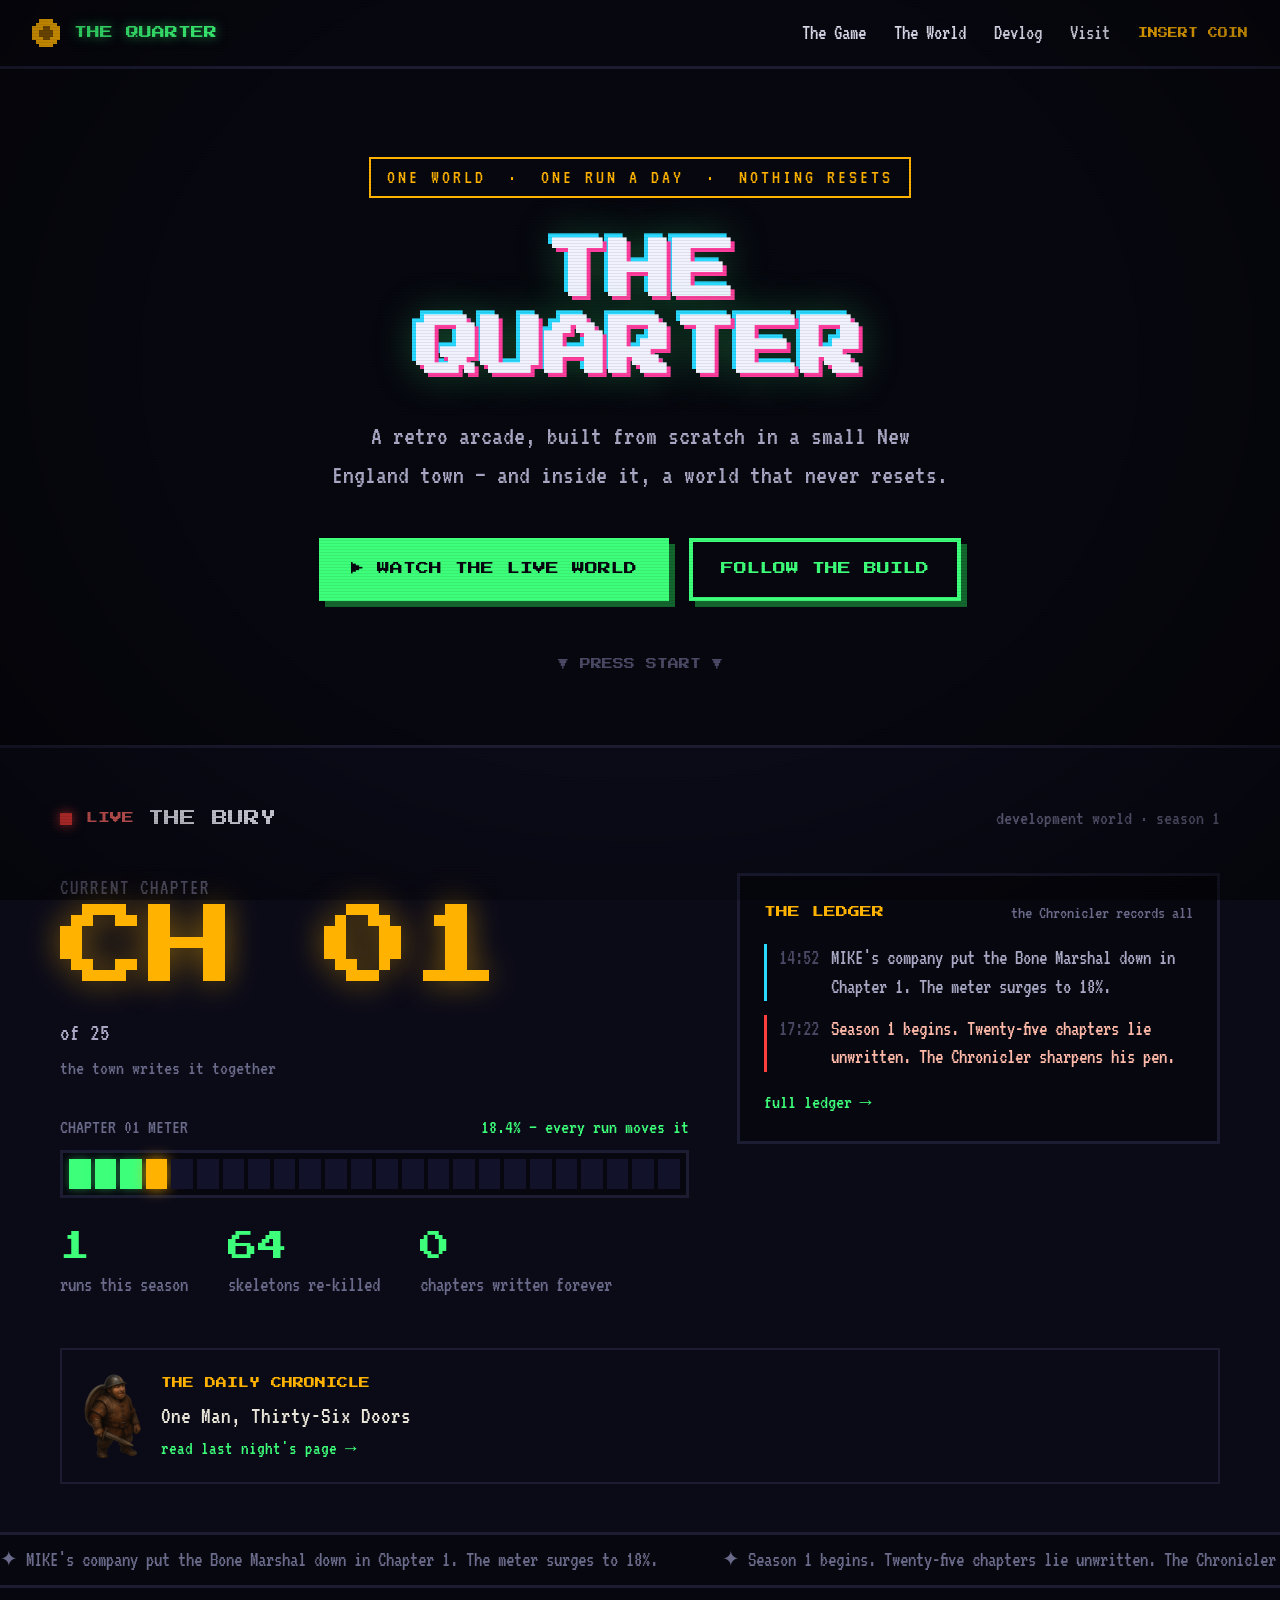
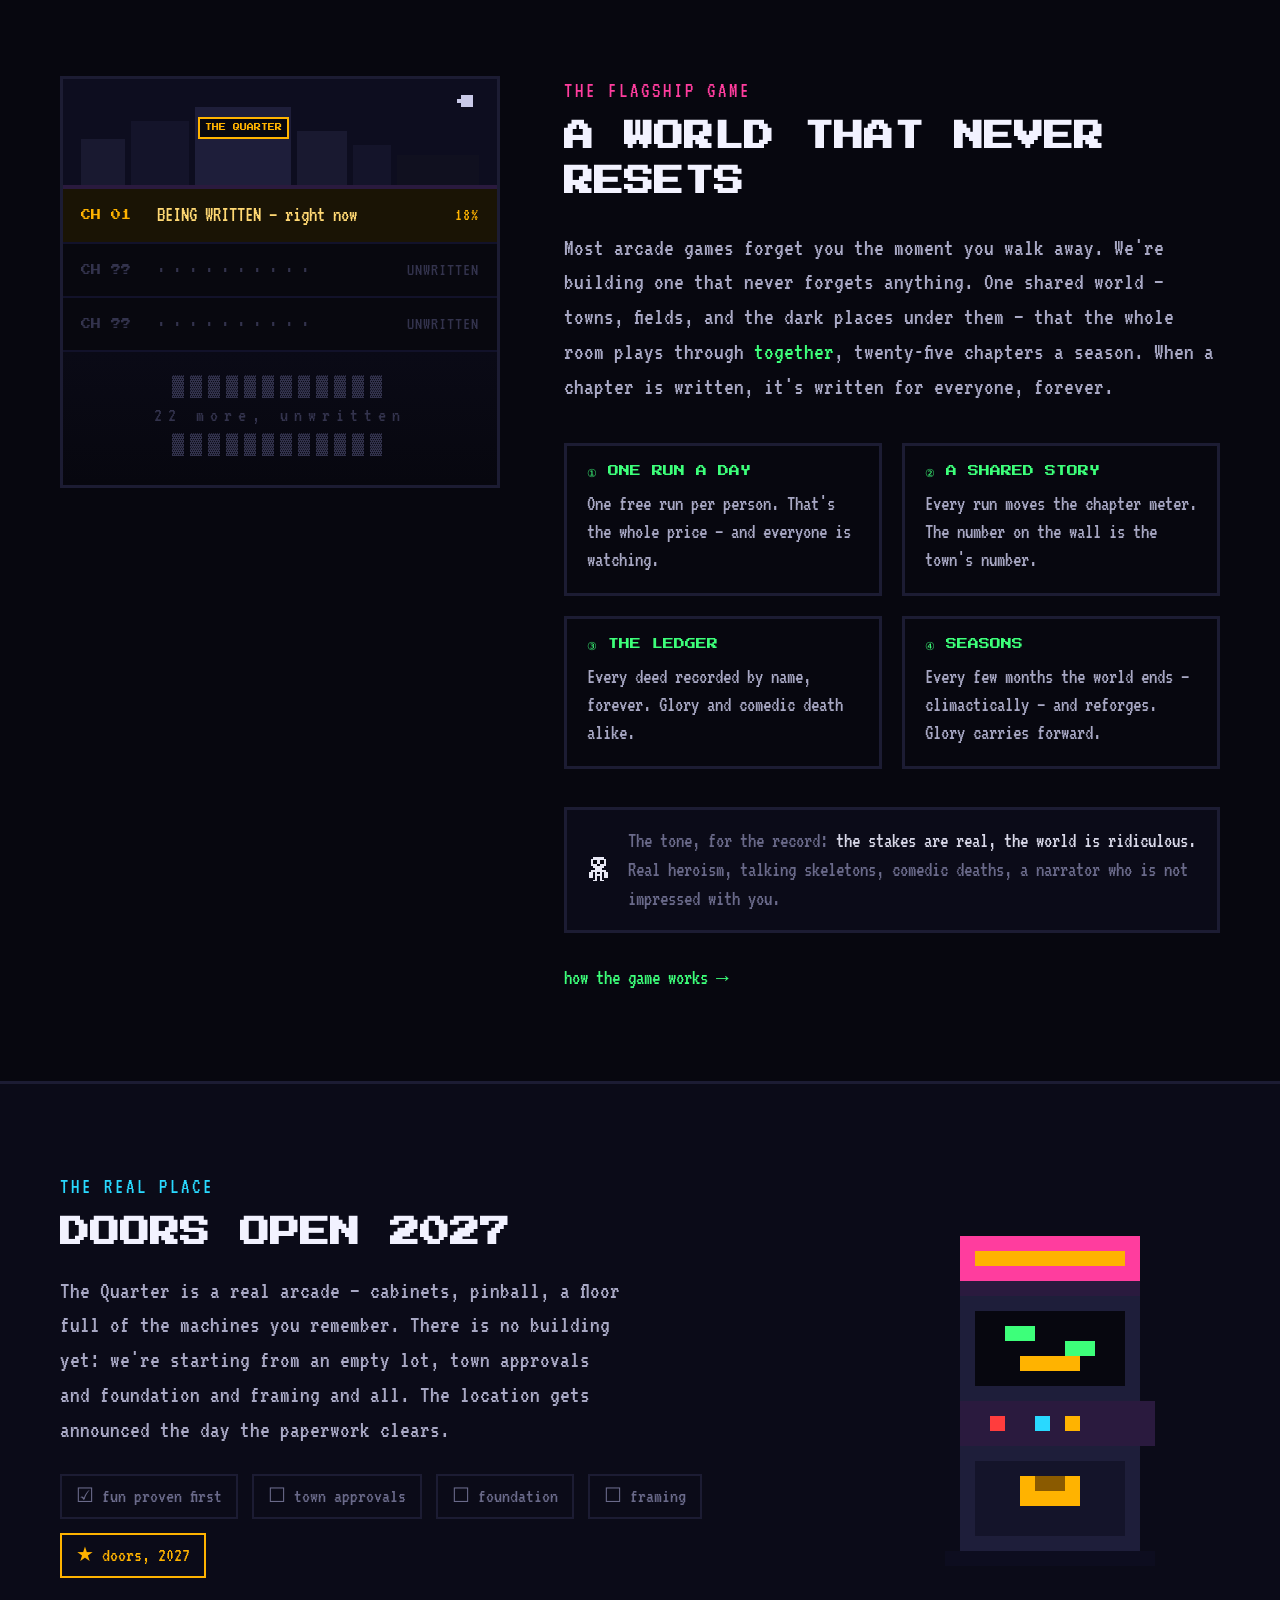
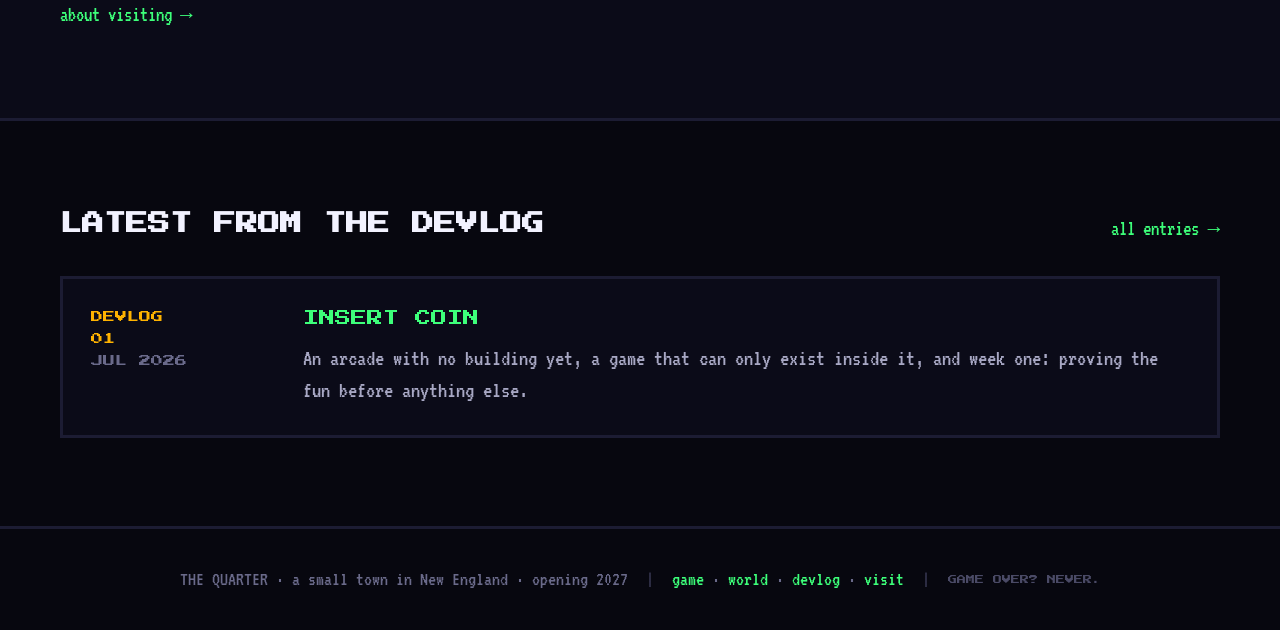
==== commit dedcb8f1: "World snapshot 2026-08-13 15:04" ====
--- a/index.html
+++ b/index.html
@@ -8,187 +8,90 @@
 <link rel="icon" type="image/svg+xml" href="/favicon.svg">
 <link rel="preconnect" href="https://fonts.googleapis.com">
 <link rel="preconnect" href="https://fonts.gstatic.com" crossorigin>
-<link href="https://fonts.googleapis.com/css2?family=Archivo:wght@700;800&family=Newsreader:ital,opsz,wght@0,6..72,400;0,6..72,600;0,6..72,700;1,6..72,400&family=Martian+Mono:wght@400;500;600;700&family=Press+Start+2P&display=swap" rel="stylesheet">
+<link href="https://fonts.googleapis.com/css2?family=Press+Start+2P&family=VT323&display=swap" rel="stylesheet">
 <link rel="stylesheet" href="/styles.css">
 </head>
 <body>
-
-<!-- ── Shared SVG symbols (Q mark + Amber Fox variants) ─────── -->
-<svg width="0" height="0" style="position:absolute" aria-hidden="true">
-  <defs>
-    <symbol id="mark-q" viewBox="0 0 50 50">
-      <circle cx="19" cy="19" r="15" fill="none" stroke="currentColor" stroke-width="4"/>
-      <line x1="23" y1="23" x2="34" y2="34" stroke="currentColor" stroke-width="4"/>
-      <circle cx="38" cy="38" r="5.5" fill="#FF6F5E"/>
-    </symbol>
-    <!-- Amber Fox — coral outer, grape chest (default, for light grounds) -->
-    <symbol id="mascot-fox" viewBox="0 0 64 64">
-      <rect x="14" y="14" width="8" height="8" fill="#FF6F5E"/>
-      <rect x="42" y="14" width="8" height="8" fill="#FF6F5E"/>
-      <rect x="14" y="24" width="8" height="8" fill="#FF6F5E"/>
-      <rect x="24" y="24" width="8" height="8" fill="#FF6F5E"/>
-      <rect x="34" y="24" width="8" height="8" fill="#FF6F5E"/>
-      <rect x="42" y="24" width="8" height="8" fill="#FF6F5E"/>
-      <rect x="14" y="34" width="8" height="8" fill="#241B33"/>
-      <rect x="24" y="34" width="8" height="8" fill="#241B33"/>
-      <rect x="34" y="34" width="8" height="8" fill="#241B33"/>
-      <rect x="42" y="34" width="8" height="8" fill="#241B33"/>
-      <rect x="24" y="44" width="8" height="8" fill="#FF6F5E"/>
-      <rect x="34" y="44" width="8" height="8" fill="#FF6F5E"/>
-    </symbol>
-    <!-- Coral outer, cream chest — for grape / dark grounds -->
-    <symbol id="mascot-fox-cream" viewBox="0 0 64 64">
-      <rect x="14" y="14" width="8" height="8" fill="#FF6F5E"/>
-      <rect x="42" y="14" width="8" height="8" fill="#FF6F5E"/>
-      <rect x="14" y="24" width="8" height="8" fill="#FF6F5E"/>
-      <rect x="24" y="24" width="8" height="8" fill="#FF6F5E"/>
-      <rect x="34" y="24" width="8" height="8" fill="#FF6F5E"/>
-      <rect x="42" y="24" width="8" height="8" fill="#FF6F5E"/>
-      <rect x="14" y="34" width="8" height="8" fill="#FBF6EA"/>
-      <rect x="24" y="34" width="8" height="8" fill="#FBF6EA"/>
-      <rect x="34" y="34" width="8" height="8" fill="#FBF6EA"/>
-      <rect x="42" y="34" width="8" height="8" fill="#FBF6EA"/>
-      <rect x="24" y="44" width="8" height="8" fill="#FF6F5E"/>
-      <rect x="34" y="44" width="8" height="8" fill="#FF6F5E"/>
-    </symbol>
-    <symbol id="mascot-fox-aqua" viewBox="0 0 64 64">
-      <rect x="14" y="14" width="8" height="8" fill="#2FBDAC"/>
-      <rect x="42" y="14" width="8" height="8" fill="#2FBDAC"/>
-      <rect x="14" y="24" width="8" height="8" fill="#2FBDAC"/>
-      <rect x="24" y="24" width="8" height="8" fill="#2FBDAC"/>
-      <rect x="34" y="24" width="8" height="8" fill="#2FBDAC"/>
-      <rect x="42" y="24" width="8" height="8" fill="#2FBDAC"/>
-      <rect x="14" y="34" width="8" height="8" fill="#FBF6EA"/>
-      <rect x="24" y="34" width="8" height="8" fill="#FBF6EA"/>
-      <rect x="34" y="34" width="8" height="8" fill="#FBF6EA"/>
-      <rect x="42" y="34" width="8" height="8" fill="#FBF6EA"/>
-      <rect x="24" y="44" width="8" height="8" fill="#2FBDAC"/>
-      <rect x="34" y="44" width="8" height="8" fill="#2FBDAC"/>
-    </symbol>
-    <symbol id="mascot-fox-butter" viewBox="0 0 64 64">
-      <rect x="14" y="14" width="8" height="8" fill="#FFC24A"/>
-      <rect x="42" y="14" width="8" height="8" fill="#FFC24A"/>
-      <rect x="14" y="24" width="8" height="8" fill="#FFC24A"/>
-      <rect x="24" y="24" width="8" height="8" fill="#FFC24A"/>
-      <rect x="34" y="24" width="8" height="8" fill="#FFC24A"/>
-      <rect x="42" y="24" width="8" height="8" fill="#FFC24A"/>
-      <rect x="14" y="34" width="8" height="8" fill="#FBF6EA"/>
-      <rect x="24" y="34" width="8" height="8" fill="#FBF6EA"/>
-      <rect x="34" y="34" width="8" height="8" fill="#FBF6EA"/>
-      <rect x="42" y="34" width="8" height="8" fill="#FBF6EA"/>
-      <rect x="24" y="44" width="8" height="8" fill="#FFC24A"/>
-      <rect x="34" y="44" width="8" height="8" fill="#FFC24A"/>
-    </symbol>
-  </defs>
-</svg>
-
 <div class="scanlines"></div>
 <div class="vignette"></div>
 
-<!-- NAV -->
 <nav class="nav">
   <a class="brand" href="/">
-    <svg width="42" height="42" style="color: #FBF6EA"><use href="#mark-q"/></svg>
-    <span class="wordmark">THE QUARTER</span>
+    <svg width="28" height="28" viewBox="0 0 8 8" shape-rendering="crispEdges" aria-hidden="true"><rect x="2" y="0" width="4" height="1" fill="#ffb300"/><rect x="1" y="1" width="6" height="1" fill="#ffb300"/><rect x="0" y="2" width="8" height="4" fill="#ffb300"/><rect x="1" y="6" width="6" height="1" fill="#ffb300"/><rect x="2" y="7" width="4" height="1" fill="#ffb300"/><rect x="3" y="2" width="2" height="4" fill="#8a5a00"/><rect x="2" y="3" width="1" height="2" fill="#8a5a00"/><rect x="5" y="3" width="1" height="2" fill="#8a5a00"/></svg>
+    <span>THE QUARTER</span>
   </a>
   <div class="links">
     <a href="/game/">The Game</a>
     <a href="/world/">The World</a>
     <a href="/devlog/">Devlog</a>
     <a href="/visit/">Visit</a>
-    <span class="insert-coin">Insert Coin</span>
+    <span class="insert-coin">INSERT COIN</span>
   </div>
 </nav>
 
 <!-- HERO -->
-<header class="section" style="text-align: center; padding-top: 96px; padding-bottom: 56px; position: relative;">
+<header class="section" style="text-align: center; padding-top: 88px; padding-bottom: 72px;">
+  <div class="badge" style="margin-bottom: 36px;">ONE WORLD &nbsp;·&nbsp; ONE RUN A DAY &nbsp;·&nbsp; NOTHING RESETS</div>
+  <h1 class="pixel-title" style="margin-bottom: 28px;">THE<br>QUARTER</h1>
+  <p class="lede" style="max-width: 620px; margin: 0 auto 44px; font-size: 27px;">A retro arcade,
+  built from scratch in a small New England town — and inside it, a world that never resets.</p>
+  <div style="display: flex; justify-content: center; gap: 20px; flex-wrap: wrap;">
+    <a class="btn" href="/world/">▶ WATCH THE LIVE WORLD</a>
+    <a class="btn ghost" href="/devlog/">FOLLOW THE BUILD</a>
+  </div>
+  <div class="press-start" style="margin-top: 56px;">▼ PRESS START ▼</div>
+</header>
+
+<!-- LIVE WORLD BAND -->
+<section class="band" style="position: relative; z-index: 5; border-top: 3px solid var(--line); border-bottom: 3px solid var(--line); background: var(--panel); padding: 56px 32px 0;">
   <div class="max">
-    <div class="kicker" style="margin-bottom: 40px;">
-      <span class="rule-h"></span>
-      One World <span class="diamond">◆</span> One Run a Day <span class="diamond">◆</span> Nothing Resets
-      <span class="rule-h"></span>
-    </div>
-    <h1 class="display">
-      THE<br>QUARTER
-      <span class="underline"></span>
-    </h1>
-    <p class="lede" style="max-width: 640px; margin: 32px auto 0;">
-      A retro arcade — built from scratch in a small New England town —
-      and inside it, <em>a world that never resets.</em>
-    </p>
-    <div style="display: flex; justify-content: center; gap: 14px; margin-top: 40px; flex-wrap: wrap;">
-      <a class="btn primary" href="/world/"><span class="play-tri"></span>Watch the Live World</a>
-      <a class="btn ghost" href="/devlog/">Follow the Build</a>
-    </div>
-    <div class="press-start" style="margin-top: 56px;">
-      <span class="blink">▼</span> Press Start <span class="blink">▼</span>
-    </div>
-  </div>
-</header>
-
-<!-- PATTERN BAND -->
-<div class="pattern-band" aria-hidden="true">
-  <div class="pattern-run">
-    <script>document.write(Array.from({length: 2}, () => Array.from({length: 22}, (_, i) => i % 2 === 0
-      ? '<svg width="26" height="26"><use href="#mark-q"/></svg>'
-      : '<svg width="26" height="26"><use href="#mascot-fox-cream"/></svg>'
-    ).join('')).join(''));</script>
-  </div>
-</div>
-
-<!-- LIVE WORLD BAND (screen module) -->
-<section class="section band">
-  <div class="max">
-    <div style="display: flex; align-items: center; gap: 14px; margin-bottom: 36px; flex-wrap: wrap; font-family: var(--mono); font-size: 11px; letter-spacing: 0.2em; color: rgba(251,246,234,0.55); text-transform: uppercase;">
+    <div style="display: flex; align-items: center; gap: 14px; margin-bottom: 40px; flex-wrap: wrap;">
       <span class="live-dot"></span>
-      <span class="pixel" style="font-size: 10px; color: #FF6F5E;">LIVE</span>
-      <span style="font-family: var(--display); font-weight: 800; font-size: 15px; color: #FBF6EA; letter-spacing: 0.06em;">The Bury</span>
-      <span id="worldTag" style="margin-left: auto;">development world</span>
-    </div>
-
-    <div class="grid-2" style="padding-bottom: 8px;">
-      <div style="display: flex; flex-direction: column; gap: 32px;">
+      <span class="pixel" style="font-size: 12px; color: #ff6b6b;">LIVE</span>
+      <span class="pixel" style="font-size: 16px; color: #f2f2ff;">THE BURY</span>
+      <span id="worldTag" style="font-size: 20px; color: var(--dim); margin-left: auto;">development world</span>
+    </div>
+
+    <div class="grid-2" style="padding-bottom: 48px;">
+      <div style="display: flex; flex-direction: column; gap: 28px;">
+        <div style="display: flex; align-items: baseline; gap: 24px; flex-wrap: wrap;">
+          <div>
+            <div style="font-size: 21px; color: var(--dim); letter-spacing: 2px;">CURRENT CHAPTER</div>
+            <div class="frontier-num" id="lvNum">CH --</div>
+          </div>
+          <div style="font-size: 24px; color: var(--body);">of 25<br><span style="color: var(--dim); font-size: 20px;">the town writes it together</span></div>
+        </div>
         <div>
-          <div class="stat-label">Current Chapter</div>
-          <div class="frontier-num" id="lvNum" style="margin-top: 6px;">CH --</div>
-          <div style="font-family: var(--mono); font-size: 12px; letter-spacing: 0.14em; color: rgba(251,246,234,0.5); text-transform: uppercase; margin-top: 6px;">
-            of 25 · the town writes it together
-          </div>
-        </div>
-
-        <div>
-          <div style="display: flex; justify-content: space-between; font-family: var(--mono); font-size: 11px; letter-spacing: 0.2em; color: rgba(251,246,234,0.55); text-transform: uppercase; margin-bottom: 10px;">
-            <span id="meterLabel">Level Meter</span>
-            <span id="meterPct" style="color: #2FBDAC;">--% — every run moves it</span>
+          <div style="display: flex; justify-content: space-between; font-size: 20px; color: var(--dim); margin-bottom: 8px; flex-wrap: wrap;">
+            <span id="meterLabel">LEVEL METER</span><span style="color: var(--green);" id="meterPct">--% — every run moves it</span>
           </div>
           <div class="seg-track" id="segs"></div>
         </div>
-
-        <div style="display: flex; gap: 48px; flex-wrap: wrap;">
-          <div><div class="stat-num" id="statRuns">—</div><div class="stat-label" style="margin-top: 8px;">Runs this Season</div></div>
-          <div><div class="stat-num" id="statKills">—</div><div class="stat-label" style="margin-top: 8px;">Skeletons Re-killed</div></div>
-          <div><div class="stat-num" id="statFallen">—</div><div class="stat-label" style="margin-top: 8px;">Chapters Written Forever</div></div>
-        </div>
-      </div>
-
-      <aside class="panel deep" style="padding: 24px 24px 20px;">
-        <div style="display: flex; align-items: center; justify-content: space-between; margin-bottom: 16px;">
-          <span class="pixel" style="font-size: 10px; color: #FFC24A; letter-spacing: 0.10em;">THE LEDGER</span>
-          <span style="font-family: var(--mono); font-size: 10px; letter-spacing: 0.18em; color: rgba(251,246,234,0.45); text-transform: uppercase;">The Chronicler Records All</span>
+        <div style="display: flex; gap: 40px; flex-wrap: wrap;">
+          <div><div class="stat-num" id="statRuns">—</div><div class="stat-label">runs this season</div></div>
+          <div><div class="stat-num" id="statKills">—</div><div class="stat-label">skeletons re-killed</div></div>
+          <div><div class="stat-num" id="statFallen">—</div><div class="stat-label">chapters written forever</div></div>
+        </div>
+      </div>
+
+      <div class="panel deep" style="padding: 24px;">
+        <div style="display: flex; align-items: center; justify-content: space-between; margin-bottom: 18px;">
+          <span class="pixel" style="font-size: 12px; color: var(--amber);">THE LEDGER</span>
+          <span style="font-size: 18px; color: var(--dim);">the Chronicler records all</span>
         </div>
         <div class="ledger" id="homeLedger">
           <div class="entry"><span class="x hint">— the world is quiet · no ledger data yet —</span></div>
         </div>
-        <div style="margin-top: 16px; font-family: var(--mono); font-size: 11px; letter-spacing: 0.14em; text-transform: uppercase;"><a href="/world/" style="color: #FF6F5E;">full ledger →</a></div>
-      </aside>
-    </div>
-
-    <a id="chronCard" href="/world/chronicle/" style="display: none; margin: 40px 0 0; border: 1px solid var(--rule); padding: 18px 22px; text-decoration: none; gap: 20px; align-items: center; background: var(--deep);">
+        <div style="margin-top: 16px; font-size: 20px;"><a href="/world/">full ledger →</a></div>
+      </div>
+    </div>
+
+    <a id="chronCard" href="/world/chronicle/" style="display: none; margin: 0 0 48px; border: 2px solid var(--line); padding: 18px 22px; text-decoration: none; gap: 20px; align-items: center;">
       <img id="chronImg" src="" alt="" style="height: 84px;">
       <span>
-        <span class="pixel" style="font-size: 10px; color: #FFC24A;">THE DAILY CHRONICLE</span><br>
-        <span id="chronTitle" style="font-family: var(--display); font-weight: 800; font-size: 22px; color: #FBF6EA;"></span><br>
-        <span style="font-family: var(--mono); font-size: 12px; letter-spacing: 0.14em; color: #FF6F5E; text-transform: uppercase;">read last night's page →</span>
+        <span class="pixel" style="font-size: 11px; color: var(--amber);">THE DAILY CHRONICLE</span><br>
+        <span id="chronTitle" style="font-size: 24px; color: #e8e4d8;"></span><br>
+        <span style="font-size: 19px; color: var(--green);">read last night's page →</span>
       </span>
     </a>
     <script>
@@ -204,7 +107,7 @@
     </script>
   </div>
 
-  <div class="ticker-band" id="tickerBand" style="display: none; margin: 44px -40px 0;">
+  <div class="ticker-band" id="tickerBand" style="display: none; margin: 0 -32px;">
     <div class="ticker-run" id="tickerRun"></div>
   </div>
 </section>
@@ -214,49 +117,40 @@
   <div class="max grid-cutaway">
     <div class="cutaway">
       <div class="skyline">
-        <div style="width: 44px; height: 46px; background: #150E24;"></div>
-        <div style="width: 58px; height: 64px; background: #1E1430;"></div>
-        <div style="position: relative; width: 96px; height: 78px; background: #241B33; display: flex; justify-content: center;">
+        <div style="width: 44px; height: 46px; background: #191930;"></div>
+        <div style="width: 58px; height: 64px; background: #14142a;"></div>
+        <div style="position: relative; width: 96px; height: 78px; background: #1e1e3a; display: flex; justify-content: center;">
           <div class="sky-sign">THE QUARTER</div>
         </div>
-        <div style="width: 50px; height: 54px; background: #150E24;"></div>
-        <div style="width: 38px; height: 40px; background: #1E1430;"></div>
-        <div style="flex: 1; height: 30px; background: #0F0A1A;"></div>
-        <svg width="40" height="40" viewBox="0 0 10 10" shape-rendering="crispEdges" aria-hidden="true" style="position: absolute; top: 12px; right: 20px;">
-          <rect x="6" y="1" width="3" height="3" fill="#FFC24A" opacity="0.5"/>
-          <rect x="5" y="2" width="1" height="1" fill="#FFC24A" opacity="0.5"/>
-        </svg>
+        <div style="width: 50px; height: 54px; background: #191930;"></div>
+        <div style="width: 38px; height: 40px; background: #14142a;"></div>
+        <div style="flex: 1; height: 30px; background: #10101f;"></div>
+        <svg width="40" height="40" viewBox="0 0 10 10" shape-rendering="crispEdges" aria-hidden="true" style="position: absolute; top: 12px; right: 20px;"><rect x="6" y="1" width="3" height="3" fill="#c9c9e8"/><rect x="5" y="2" width="1" height="1" fill="#c9c9e8"/></svg>
       </div>
       <div id="cutawayRows"></div>
       <div class="unlit-tail">▓▓▓▓▓▓▓▓▓▓▓▓<br><span id="unlitCount">the rest, unlit</span><br>▓▓▓▓▓▓▓▓▓▓▓▓</div>
     </div>
 
     <div style="display: flex; flex-direction: column; gap: 8px;">
-      <div class="kicker pink" style="margin-bottom: 14px;">◆ The Flagship Game</div>
-      <h2 class="px" style="margin: 0 0 22px;">A world that <em>never resets.</em></h2>
-      <p class="lede" style="margin-bottom: 20px;">
-        Most arcade games forget you the moment you walk away. We're building
-        one that never forgets anything. One shared world — towns, fields,
-        and the dark places under them — that the whole room plays through
-        <em>together</em>, twenty-five chapters a season. When a chapter is
-        written, it's written for everyone, forever.
-      </p>
+      <div class="kicker pink">THE FLAGSHIP GAME</div>
+      <h2 class="px" style="margin: 0 0 18px;">A WORLD THAT NEVER RESETS</h2>
+      <p class="lede" style="margin-bottom: 30px;">Most arcade games forget you the moment you
+      walk away. We're building one that never forgets anything. One shared world — towns,
+      fields, and the dark places under them — that the whole room plays through
+      <em style="color: var(--green); font-style: normal;">together</em>, twenty-five chapters
+      a season. When a chapter is written, it's written for everyone, forever.</p>
       <div class="grid-features">
-        <div class="feature"><div class="fh">① One Run a Day</div><div>One free run per person. That's the whole price — and everyone is watching.</div></div>
-        <div class="feature"><div class="fh">② A Shared Story</div><div>Every run moves the chapter meter. The number on the wall is the town's number.</div></div>
-        <div class="feature"><div class="fh">③ The Ledger</div><div>Every deed recorded by name, forever. Glory and comedic death alike.</div></div>
-        <div class="feature"><div class="fh">④ Seasons</div><div>Every few months the world ends — climactically — and reforges. Glory carries forward.</div></div>
-      </div>
-      <div class="tone-box" style="margin-top: 32px; display: flex; align-items: center; gap: 18px;">
-        <svg width="72" height="72"><use href="#mascot-fox-cream"/></svg>
-        <div>
-          <b>The stakes are real, the world is ridiculous.</b>
-          Real heroism, talking skeletons, comedic deaths, and a world that keeps its own record of every one.
-        </div>
-      </div>
-      <div style="margin-top: 22px; font-family: var(--mono); font-size: 12px; letter-spacing: 0.14em; text-transform: uppercase;">
-        <a href="/game/" style="color: #FF6F5E;">how the game works →</a>
-      </div>
+        <div class="feature"><div class="fh">① ONE RUN A DAY</div><div>One free run per person. That's the whole price — and everyone is watching.</div></div>
+        <div class="feature"><div class="fh">② A SHARED STORY</div><div>Every run moves the chapter meter. The number on the wall is the town's number.</div></div>
+        <div class="feature"><div class="fh">③ THE LEDGER</div><div>Every deed recorded by name, forever. Glory and comedic death alike.</div></div>
+        <div class="feature"><div class="fh">④ SEASONS</div><div>Every few months the world ends — climactically — and reforges. Glory carries forward.</div></div>
+      </div>
+      <div class="tone-box" style="margin-top: 30px;">
+        <svg width="52" height="52" viewBox="0 0 12 14" shape-rendering="crispEdges" aria-hidden="true"><rect x="3" y="0" width="6" height="1" fill="#e8e8f4"/><rect x="2" y="1" width="8" height="4" fill="#e8e8f4"/><rect x="3" y="5" width="6" height="1" fill="#e8e8f4"/><rect x="3" y="2" width="2" height="2" fill="#07070f"/><rect x="7" y="2" width="2" height="2" fill="#07070f"/><rect x="5" y="4" width="2" height="1" fill="#07070f"/><rect x="4" y="6" width="4" height="1" fill="#e8e8f4"/><rect x="2" y="7" width="8" height="1" fill="#e8e8f4"/><rect x="1" y="8" width="2" height="3" fill="#e8e8f4"/><rect x="9" y="8" width="2" height="3" fill="#e8e8f4"/><rect x="4" y="8" width="1" height="4" fill="#e8e8f4"/><rect x="7" y="8" width="1" height="4" fill="#e8e8f4"/><rect x="5" y="9" width="2" height="1" fill="#e8e8f4"/><rect x="3" y="12" width="2" height="1" fill="#e8e8f4"/><rect x="7" y="12" width="2" height="1" fill="#e8e8f4"/></svg>
+        <div>The tone, for the record: <b>the stakes are real, the world is ridiculous.</b>
+        Real heroism, talking skeletons, comedic deaths, a narrator who is not impressed with you.</div>
+      </div>
+      <div style="margin-top: 22px; font-size: 21px;"><a href="/game/">how the game works →</a></div>
     </div>
   </div>
 </section>
@@ -265,14 +159,12 @@
 <section class="section band">
   <div class="max grid-visit">
     <div>
-      <div class="kicker cyan" style="margin-bottom: 14px;">◆ The Real Place</div>
-      <h2 class="px" style="margin: 0 0 22px;">Doors Open 2027</h2>
-      <p class="lede" style="margin-bottom: 26px; max-width: 560px;">
-        The Quarter is a real arcade — cabinets, pinball, a floor full of
-        the machines you remember. There is no building yet: we're starting
-        from an empty lot, town approvals and foundation and framing and all.
-        The location gets announced the day the paperwork clears.
-      </p>
+      <div class="kicker cyan">THE REAL PLACE</div>
+      <h2 class="px" style="margin: 8px 0 18px;">DOORS OPEN 2027</h2>
+      <p class="lede" style="margin-bottom: 26px; max-width: 560px;">The Quarter is a real
+      arcade — cabinets, pinball, a floor full of the machines you remember. There is no
+      building yet: we're starting from an empty lot, town approvals and foundation and
+      framing and all. The location gets announced the day the paperwork clears.</p>
       <div style="display: flex; gap: 14px; flex-wrap: wrap;">
         <span class="chip">☑ fun proven first</span>
         <span class="chip">☐ town approvals</span>
@@ -280,29 +172,19 @@
         <span class="chip">☐ framing</span>
         <span class="chip star">★ doors, 2027</span>
       </div>
-      <div style="margin-top: 22px; font-family: var(--mono); font-size: 12px; letter-spacing: 0.14em; text-transform: uppercase;">
-        <a href="/visit/" style="color: #FF6F5E;">about visiting →</a>
-      </div>
+      <div style="margin-top: 22px; font-size: 21px;"><a href="/visit/">about visiting →</a></div>
     </div>
     <div style="display: flex; justify-content: center;">
       <svg width="240" height="330" viewBox="0 0 16 22" shape-rendering="crispEdges" aria-label="pixel arcade cabinet">
-        <rect x="2" y="0" width="12" height="3" fill="#FF6F5E"/>
-        <rect x="3" y="1" width="10" height="1" fill="#FFC24A"/>
-        <rect x="2" y="3" width="12" height="1" fill="#1E1430"/>
-        <rect x="2" y="4" width="12" height="7" fill="#241B33"/>
-        <rect x="3" y="5" width="10" height="5" fill="#150E24"/>
-        <rect x="5" y="6" width="2" height="1" fill="#2FBDAC"/>
-        <rect x="9" y="7" width="2" height="1" fill="#2FBDAC"/>
-        <rect x="6" y="8" width="4" height="1" fill="#FFC24A"/>
-        <rect x="2" y="11" width="12" height="3" fill="#1E1430"/>
-        <rect x="4" y="12" width="1" height="1" fill="#FF6F5E"/>
-        <rect x="7" y="12" width="1" height="1" fill="#2FBDAC"/>
-        <rect x="9" y="12" width="1" height="1" fill="#FFC24A"/>
-        <rect x="2" y="14" width="12" height="7" fill="#241B33"/>
-        <rect x="3" y="15" width="10" height="5" fill="#150E24"/>
-        <rect x="6" y="16" width="4" height="2" fill="#FFC24A"/>
-        <rect x="7" y="16" width="2" height="1" fill="#B33F2F"/>
-        <rect x="1" y="21" width="14" height="1" fill="#0F0A1A"/>
+        <rect x="2" y="0" width="12" height="3" fill="#ff3d9e"/><rect x="3" y="1" width="10" height="1" fill="#ffb300"/>
+        <rect x="2" y="3" width="12" height="1" fill="#2a1a3e"/><rect x="2" y="4" width="12" height="7" fill="#1e1e3a"/>
+        <rect x="3" y="5" width="10" height="5" fill="#07070f"/><rect x="5" y="6" width="2" height="1" fill="#3dff7a"/>
+        <rect x="9" y="7" width="2" height="1" fill="#3dff7a"/><rect x="6" y="8" width="4" height="1" fill="#ffb300"/>
+        <rect x="2" y="11" width="13" height="3" fill="#2a1a3e"/><rect x="4" y="12" width="1" height="1" fill="#ff3d3d"/>
+        <rect x="7" y="12" width="1" height="1" fill="#29d9ff"/><rect x="9" y="12" width="1" height="1" fill="#ffb300"/>
+        <rect x="2" y="14" width="12" height="7" fill="#1e1e3a"/><rect x="3" y="15" width="10" height="5" fill="#14142a"/>
+        <rect x="6" y="16" width="4" height="2" fill="#ffb300"/><rect x="7" y="16" width="2" height="1" fill="#8a5a00"/>
+        <rect x="1" y="21" width="14" height="1" fill="#0d0d1f"/>
       </svg>
     </div>
   </div>
@@ -312,29 +194,27 @@
 <section class="section">
   <div class="max">
     <div style="display: flex; align-items: baseline; justify-content: space-between; margin-bottom: 32px; flex-wrap: wrap; gap: 12px;">
-      <h2 class="pixel" style="font-family: var(--pixel); font-size: 18px; color: #FBF6EA; margin: 0; letter-spacing: 0.06em;">LATEST FROM THE DEVLOG</h2>
-      <a href="/devlog/" style="font-family: var(--mono); font-size: 12px; letter-spacing: 0.14em; text-transform: uppercase; color: #FF6F5E;">all entries →</a>
+      <h2 class="pixel" style="font-size: 22px; color: #f2f2ff; margin: 0;">LATEST FROM THE DEVLOG</h2>
+      <a href="/devlog/" style="font-size: 21px;">all entries →</a>
     </div>
     <a class="entry-card" href="/devlog/insert-coin.html">
+      <div class="pixel" style="font-size: 12px; color: var(--amber); line-height: 1.8;">DEVLOG<br>01<br><span style="color: var(--dim);">JUL 2026</span></div>
       <div>
-        <div class="pixel" style="font-size: 10px; color: #FFC24A; line-height: 1.8; letter-spacing: 0.06em;">DEVLOG<br>01<br><span style="color: rgba(251,246,234,0.45);">JUL 2026</span></div>
-      </div>
-      <div>
-        <div class="pixel" style="font-size: 12px; color: #FF6F5E; margin-bottom: 12px; letter-spacing: 0.06em;">INSERT COIN</div>
-        <div style="font-family: var(--text); font-size: 22px; line-height: 1.45; color: #C7BEDD;">
-          An arcade with no building yet, a game that can only exist inside it, and week one: proving the fun before anything else.
-        </div>
+        <div class="pixel" style="font-size: 16px; color: var(--green); margin-bottom: 12px;">INSERT COIN</div>
+        <div style="font-size: 23px; line-height: 1.4; color: var(--body);">An arcade with no
+        building yet, a game that can only exist inside it, and week one: proving the fun
+        before anything else.</div>
       </div>
     </a>
   </div>
 </section>
 
 <footer class="site">
-  <span>The Quarter · a small town in New England · opening 2027</span>
+  <span>THE QUARTER · a small town in New England · opening 2027</span>
   <span class="sep">|</span>
   <span><a href="/game/">game</a> · <a href="/world/">world</a> · <a href="/devlog/">devlog</a> · <a href="/visit/">visit</a></span>
   <span class="sep">|</span>
-  <span class="game-over">Game Over? Never.</span>
+  <span class="game-over">GAME OVER? NEVER.</span>
 </footer>
 
 <script>
@@ -345,18 +225,18 @@
     const pad = String(ch).padStart(2, '0');
     document.getElementById('worldTag').textContent = 'development world · season ' + s.season;
     document.getElementById('lvNum').textContent = 'CH ' + pad;
-    document.getElementById('meterLabel').textContent = 'Chapter ' + pad + ' Meter';
-    document.getElementById('meterPct').textContent = pct.toFixed(1) + '% · every run moves it';
+    document.getElementById('meterLabel').textContent = 'CHAPTER ' + pad + ' METER';
+    document.getElementById('meterPct').textContent = pct.toFixed(1) + '% — every run moves it';
     document.getElementById('statRuns').textContent = s.total_runs.toLocaleString();
     document.getElementById('statKills').textContent = s.total_kills.toLocaleString();
     document.getElementById('statFallen').textContent = ch - 1;
 
-    // Segmented meter — 24 cells.
+    // Segmented meter (24 cells).
     const segs = document.getElementById('segs');
     const filled = Math.round((Math.min(pct, 100) / 100) * 24);
     for (let i = 0; i < 24; i++) {
       const d = document.createElement('div');
-      d.className = 'seg' + (i < filled ? (i === filled - 1 ? ' edge' : ' on') : '');
+      d.className = 'seg' + (i < filled ? (i === filled - 1 ? ' on edge' : ' on') : '');
       segs.appendChild(d);
     }
 
--- a/styles.css
+++ b/styles.css
@@ -1,446 +1,205 @@
-/* The Quarter — brand system.
-   Grape ground, cream ink, coral says the name.
-   Archivo for names + numbers, Newsreader for reading,
-   Martian Mono for details, Press Start 2P where the machine speaks. */
+/* The Quarter — retro CRT design system (from the homepage design handoff).
+   Pixel headings (Press Start 2P), terminal body (VT323), neon on near-black. */
 
 :root {
-  --grape:  #241B33;
-  --plum:   #1E1430;
-  --deep:   #150E24;
-  --cream:  #FBF6EA;
-  --paper:  #F1EAD5;
-  --coral:  #FF6F5E;
-  --aqua:   #2FBDAC;
-  --butter: #FFC24A;
-
-  --ink:       var(--cream);
-  --ink-soft:  #C7BEDD;
-  --ink-mute:  #8A82A5;
-  --rule:      rgba(251,246,234,0.10);
-  --rule-soft: rgba(251,246,234,0.06);
-
-  --display: 'Archivo', system-ui, sans-serif;
-  --text:    'Newsreader', Georgia, serif;
-  --mono:    'Martian Mono', ui-monospace, monospace;
-  --pixel:   'Press Start 2P', 'Martian Mono', monospace;
-
-  /* Legacy aliases — old sub-page inline styles reference these.
-     Kept so sub-pages inherit the new brand without touching each rule. */
-  --amber:  var(--butter);
-  --green:  var(--aqua);
-  --pink:   var(--coral);
-  --cyan:   var(--aqua);
-  --red:    var(--coral);
-  --dim:    var(--ink-mute);
-  --faint:  rgba(251,246,234,0.25);
-  --ghost:  rgba(251,246,234,0.10);
-  --body:   var(--ink-soft);
-  --text-color: var(--ink);
-  --bg:     var(--grape);
-  --panel:  var(--plum);
-  --panel2: var(--deep);
-  --line:   var(--rule);
-  --line2:  var(--rule-soft);
-}
-
+  --bg: #07070f; --panel: #0b0b18; --panel2: #0d0d1f;
+  --line: #1c1c33; --line2: #12122a;
+  --text: #d8d8e8; --body: #a8a8c4; --dim: #6a6a8a; --faint: #4a4a66; --ghost: #33334d;
+  --green: #3dff7a; --amber: #ffb300; --pink: #ff3d9e; --cyan: #29d9ff; --red: #ff3d3d;
+  --pixel: 'Press Start 2P', monospace;
+  --term: 'VT323', monospace;
+}
 * { box-sizing: border-box; margin: 0; }
 html { scroll-behavior: smooth; }
 body {
-  background: var(--grape); color: var(--ink);
-  font-family: var(--text); font-size: 19px; line-height: 1.55;
-  min-height: 100vh; overflow-x: hidden;
-  -webkit-font-smoothing: antialiased;
-}
-a { color: inherit; text-decoration: none; }
-::selection { background: var(--coral); color: var(--grape); }
-
-/* ── CRT overlays ──────────────────────────────────────────── */
-.scanlines {
-  position: fixed; inset: 0; z-index: 90; pointer-events: none;
-  background: repeating-linear-gradient(0deg,
-    rgba(0,0,0,0.00) 0px, rgba(0,0,0,0.00) 2px,
-    rgba(0,0,0,0.55) 2px, rgba(0,0,0,0.55) 3px);
-  opacity: 0.14; animation: flicker 6s linear infinite;
-}
-.vignette {
-  position: fixed; inset: 0; z-index: 91; pointer-events: none;
-  background: radial-gradient(ellipse at 50% 42%,
-    rgba(0,0,0,0) 55%, rgba(0,0,0,0.55) 100%);
-}
-@keyframes flicker {
-  0%, 100% { opacity: 0.14 }
-  92% { opacity: 0.14 } 93% { opacity: 0.22 }
-  94% { opacity: 0.10 } 96% { opacity: 0.18 }
-}
-
-/* ── Nav ───────────────────────────────────────────────────── */
-.nav {
-  display: flex; align-items: center; justify-content: space-between;
-  gap: 24px; padding: 22px 40px;
-  border-bottom: 1px solid var(--rule);
-  background: rgba(36,27,51,0.85);
-  backdrop-filter: saturate(120%) blur(6px);
-  -webkit-backdrop-filter: saturate(120%) blur(6px);
-  position: sticky; top: 0; z-index: 20;
-}
-.nav .brand { display: flex; align-items: center; gap: 14px; color: var(--cream); }
-.nav .brand svg { display: block; filter: drop-shadow(0 0 12px rgba(255,111,94,0.25)); }
-.nav .brand .wordmark {
-  font-family: var(--display); font-weight: 800;
-  font-size: 22px; letter-spacing: 0.01em; line-height: 1;
-  color: var(--cream);
-}
-.nav .links {
-  display: flex; align-items: center; gap: 28px;
-  font-family: var(--display); font-weight: 800; font-size: 12px;
-  letter-spacing: 0.14em; text-transform: uppercase;
-}
-.nav .links a { color: var(--ink); position: relative; padding: 4px 0; }
-.nav .links a::after {
-  content: ""; position: absolute; left: 0; right: 0; bottom: -6px;
-  height: 2px; background: var(--coral); transform: scaleX(0);
-  transform-origin: left center; transition: transform .18s ease;
-}
-.nav .links a:hover::after, .nav .links a.here::after { transform: scaleX(1); }
-.nav .links a:hover, .nav .links a.here { color: var(--coral); }
-
-.insert-coin, .coin {
-  display: inline-flex; align-items: center; gap: 10px;
-  font-family: var(--pixel); font-size: 9px;
-  letter-spacing: 0.08em; color: var(--butter);
-  border: 2px solid var(--butter);
-  padding: 8px 12px; text-transform: uppercase;
-  text-shadow: 0 0 12px rgba(255,194,74,0.5);
-  animation: coin-blink 1.2s step-end infinite;
-}
-@keyframes coin-blink { 0%,60% {opacity:1} 61%,100% {opacity:.28} }
-
-/* ── Layout ────────────────────────────────────────────────── */
-.max { max-width: 1200px; margin: 0 auto; padding: 0 40px; }
-.section { position: relative; z-index: 5; padding: 88px 40px; }
-.section.band {
-  background: var(--plum);
-  border-top: 1px solid var(--rule); border-bottom: 1px solid var(--rule);
-}
-
-/* ── Typography ────────────────────────────────────────────── */
+  background: var(--bg); color: var(--text); font-family: var(--term);
+  font-size: 21px; line-height: 1.45; min-height: 100vh; overflow-x: hidden;
+}
+a { color: var(--green); text-decoration: none; }
+a:hover { color: var(--amber); }
+::selection { background: var(--pink); color: var(--bg); }
+
+@keyframes blink { 0%, 49% { opacity: 1; } 50%, 100% { opacity: 0; } }
+@keyframes pulse { 0%, 100% { opacity: 1; } 50% { opacity: 0.35; } }
+@keyframes ticker { 0% { transform: translateX(0); } 100% { transform: translateX(-50%); } }
+@keyframes flicker { 0%, 100% { opacity: 0.13; } 92% { opacity: 0.13; } 93% { opacity: 0.22; }
+                     94% { opacity: 0.10; } 96% { opacity: 0.18; } }
+@keyframes glowpulse { 0%, 100% { box-shadow: 0 0 24px rgba(255,179,0,0.5); }
+                       50% { box-shadow: 0 0 8px rgba(255,179,0,0.2); } }
+
+/* CRT overlays */
+.scanlines { position: fixed; inset: 0; z-index: 90; pointer-events: none;
+  background: repeating-linear-gradient(0deg, rgba(0,0,0,0) 0px, rgba(0,0,0,0) 2px,
+              rgba(0,0,0,0.55) 2px, rgba(0,0,0,0.55) 3px);
+  opacity: 0.13; animation: flicker 6s linear infinite; }
+.vignette { position: fixed; inset: 0; z-index: 91; pointer-events: none;
+  background: radial-gradient(ellipse at 50% 40%, rgba(0,0,0,0) 55%, rgba(0,0,0,0.5) 100%); }
+
+/* Nav */
+.nav { display: flex; align-items: center; justify-content: space-between; gap: 24px;
+  padding: 18px 32px; border-bottom: 3px solid var(--line); position: relative; z-index: 10;
+  flex-wrap: wrap; }
+.nav .brand { display: flex; align-items: center; gap: 14px; color: var(--green); }
+.nav .brand span { font-family: var(--pixel); font-size: 13px;
+  text-shadow: 0 0 12px rgba(61,255,122,0.6); }
+.nav .links { display: flex; align-items: center; gap: 28px; font-size: 21px; flex-wrap: wrap; }
+.nav .links a { color: var(--text); }
+.nav .links a:hover, .nav .links a.here { color: var(--amber); }
+.insert-coin { font-family: var(--pixel); font-size: 10px; color: var(--amber);
+  animation: blink 1.2s step-end infinite; }
+
+/* Layout */
+.max { max-width: 1160px; margin: 0 auto; }
+.section { position: relative; z-index: 5; padding: 88px 32px; }
+.section.band { background: var(--panel); border-top: 3px solid var(--line);
+  border-bottom: 3px solid var(--line); }
+
+/* Type */
 .pixel { font-family: var(--pixel); }
-h1.pixel-title, h1.display {
-  position: relative; display: inline-block;
-  font-family: var(--display); font-weight: 800;
-  font-size: clamp(60px, 12vw, 156px);
-  line-height: 0.92; letter-spacing: -0.025em;
-  color: var(--cream);
-  text-shadow:
-    4px 4px 0 rgba(255,111,94,0.28),
-    -4px -4px 0 rgba(47,189,172,0.24),
-    0 0 60px rgba(251,246,234,0.10);
-}
-h1.display .underline {
-  display: block; height: 6px; width: 68%; margin: 22px auto 0;
-  background: var(--coral); position: relative;
-  box-shadow: 0 0 24px rgba(255,111,94,0.4);
-}
-h1.display .underline::after {
-  content: ""; position: absolute; right: -18px; top: -6px;
-  width: 18px; height: 18px; border-radius: 50%; background: var(--coral);
-  box-shadow: 0 0 20px rgba(255,111,94,0.6);
-}
-h2.px {
-  font-family: var(--display); font-weight: 800;
-  font-size: clamp(30px, 4.4vw, 52px); line-height: 1.02;
-  letter-spacing: -0.015em; color: var(--cream);
-}
-h2.px em { color: var(--aqua); font-style: normal; }
-
-.kicker {
-  display: inline-flex; align-items: center; gap: 12px;
-  font-family: var(--pixel); font-size: 10px;
-  letter-spacing: 0.14em; color: var(--butter); text-transform: uppercase;
-  text-shadow: 0 0 12px rgba(255,194,74,0.4);
-}
-.kicker .diamond { color: var(--coral); }
-.kicker .rule-h { display: inline-block; width: 40px; height: 1px; background: var(--rule); }
-.kicker.pink { color: var(--coral); }
-.kicker.cyan { color: var(--aqua); }
-.kicker.dim  { color: var(--ink-mute); }
-
-.badge {
-  display: inline-block; border: 2px solid var(--butter); color: var(--butter);
-  font-family: var(--mono); font-size: 12px; letter-spacing: 0.18em;
-  padding: 6px 16px; text-transform: uppercase;
-}
-.lede { font-size: 22px; line-height: 1.5; color: var(--ink-soft); }
-.lede em { color: var(--cream); font-style: italic; }
-.hint { color: var(--ink-mute); }
-
-/* ── Buttons ───────────────────────────────────────────────── */
-.btn {
-  display: inline-flex; align-items: center; gap: 10px;
-  font-family: var(--display); font-weight: 800; font-size: 13px;
-  letter-spacing: 0.14em; text-transform: uppercase;
-  padding: 15px 22px;
-  transition: transform .12s ease, background .18s, color .18s, box-shadow .18s;
-}
-.btn.primary, .btn:not(.ghost) {
-  background: var(--coral); color: var(--grape);
-  box-shadow: 5px 5px 0 rgba(179,63,47,0.6);
-}
-.btn.primary:hover, .btn:not(.ghost):hover {
-  background: var(--butter); box-shadow: 5px 5px 0 rgba(107,74,0,0.6);
-}
-.btn.ghost {
-  background: transparent; color: var(--cream);
-  box-shadow: inset 0 0 0 2px var(--cream);
-}
-.btn.ghost:hover { color: var(--coral); box-shadow: inset 0 0 0 2px var(--coral); }
-.btn:active { transform: translate(2px, 2px); }
-.btn.primary:active { box-shadow: 3px 3px 0 rgba(179,63,47,0.6); }
-.btn .play-tri {
-  display: inline-block; width: 0; height: 0;
-  border-top: 6px solid transparent; border-bottom: 6px solid transparent;
-  border-left: 9px solid currentColor;
-}
-
-.press-start {
-  font-family: var(--pixel); font-size: 10px;
-  letter-spacing: 0.14em; color: var(--butter); text-transform: uppercase;
-  text-shadow: 0 0 12px rgba(255,194,74,0.35);
-}
-.press-start .blink { color: var(--coral); animation: coin-blink 1.6s step-end infinite; }
-
-/* ── Panels / cards ────────────────────────────────────────── */
-.panel { border: 1px solid var(--rule); background: var(--plum); }
-.panel.deep { background: var(--deep); }
-.feature { border-left: 2px solid var(--rule); padding: 0 0 0 16px; }
-.feature .fh {
-  font-family: var(--pixel); font-size: 10px; letter-spacing: 0.10em;
-  color: var(--coral); text-transform: uppercase; margin-bottom: 8px;
-}
-.feature div:last-child { font-size: 17px; color: var(--ink-soft); line-height: 1.4; }
-
-a.entry-card {
-  display: grid; grid-template-columns: 180px 1fr; gap: 32px;
-  border: 1px solid var(--rule); background: var(--plum);
-  padding: 28px; color: inherit; transition: border-color .18s;
-}
-a.entry-card:hover { border-color: var(--coral); }
-
-.chip {
-  border: 1px solid var(--rule); padding: 6px 14px;
-  color: var(--ink-mute); font-family: var(--mono); font-size: 12px;
-  letter-spacing: 0.14em; text-transform: uppercase;
-}
-.chip.star { border-color: var(--butter); color: var(--butter); }
-
-/* ── Live world (screen module) ───────────────────────────── */
-.live-dot {
-  width: 12px; height: 12px; border-radius: 50%;
-  background: var(--coral); display: inline-block;
-  box-shadow: 0 0 14px var(--coral);
-  animation: pulse 1.6s ease-in-out infinite;
-}
-@keyframes pulse { 0%,100% { opacity: 1 } 50% { opacity: .35 } }
-
-.frontier-num, .chapter-num {
-  font-family: var(--display); font-weight: 800;
-  font-size: clamp(72px, 12vw, 128px); line-height: 0.9;
-  color: var(--butter); letter-spacing: -0.025em;
-  text-shadow: 0 0 40px rgba(255,194,74,0.32);
-}
-
-.seg-track { display: flex; gap: 4px; }
-.seg { flex: 1; height: 28px; background: rgba(251,246,234,0.06); }
-.seg.on   { background: var(--aqua); box-shadow: 0 0 8px rgba(47,189,172,0.35); }
-.seg.edge { background: var(--butter); box-shadow: 0 0 14px rgba(255,194,74,0.6); }
-
-.stat-num {
-  font-family: var(--display); font-weight: 800; font-size: 34px;
-  color: var(--aqua); line-height: 1;
-}
-.stat-label {
-  font-family: var(--mono); font-size: 10px; letter-spacing: 0.22em;
-  color: rgba(251,246,234,0.55); text-transform: uppercase;
-}
-
-/* ── Ledger ────────────────────────────────────────────────── */
-.ledger { display: flex; flex-direction: column; gap: 0; }
-.ledger .entry {
-  display: flex; gap: 14px; padding: 10px 0;
-  border-top: 1px dashed rgba(251,246,234,0.12);
-  font-family: var(--text); font-size: 17px;
-  color: rgba(251,246,234,0.86); line-height: 1.4;
-}
-.ledger .entry:first-child { border-top: 0; }
-.ledger .entry .t {
-  font-family: var(--mono); font-size: 12px; color: rgba(251,246,234,0.42);
-  letter-spacing: 0.06em; white-space: nowrap; padding-top: 2px;
-}
-.ledger .entry .x { color: inherit; }
-.ledger .entry.notable, .ledger .entry.notable .x { color: var(--aqua); }
-.ledger .entry.proclamation, .ledger .entry.proclamation .x {
-  color: var(--coral); font-style: italic;
-}
-
-.shot img { max-width: 100%; border: 1px solid var(--rule); margin-top: 8px; cursor: zoom-in; }
-
-/* ── Lightbox ──────────────────────────────────────────────── */
-.lightbox {
-  position: fixed; inset: 0; z-index: 200; display: none;
-  align-items: center; justify-content: center; background: rgba(21,14,36,0.94);
-  cursor: zoom-out; padding: 24px;
-}
+h1.pixel-title { font-family: var(--pixel); font-size: 64px; line-height: 1.2;
+  color: #f2f2ff; text-shadow: 4px 4px 0 var(--pink), -4px -4px 0 var(--cyan),
+  0 0 40px rgba(61,255,122,0.35); }
+h2.px { font-family: var(--pixel); font-size: 30px; line-height: 1.5; color: #f2f2ff; }
+.kicker { font-size: 21px; letter-spacing: 3px; }
+.kicker.pink { color: var(--pink); } .kicker.cyan { color: var(--cyan); }
+.kicker.dim { color: var(--dim); }
+.badge { display: inline-block; border: 2px solid var(--amber); color: var(--amber);
+  font-size: 20px; letter-spacing: 3px; padding: 4px 16px; }
+.lede { font-size: 24px; line-height: 1.45; color: var(--body); }
+.hint { color: var(--dim); }
+
+/* Buttons */
+.btn { display: inline-block; font-family: var(--pixel); font-size: 13px;
+  padding: 18px 28px; background: var(--green); color: var(--bg);
+  border: 4px solid var(--green); box-shadow: 6px 6px 0 #14662f; }
+.btn:hover { background: var(--amber); border-color: var(--amber);
+  box-shadow: 6px 6px 0 #6b4a00; color: var(--bg); }
+.btn.ghost { background: transparent; color: var(--green); }
+.btn.ghost:hover { background: transparent; color: var(--amber); }
+.press-start { font-family: var(--pixel); font-size: 11px; color: var(--faint);
+  animation: blink 1.6s step-end infinite; }
+
+/* Panels & cards */
+.panel { border: 3px solid var(--line); background: var(--panel); }
+.panel.deep { background: var(--bg); }
+.feature { border: 3px solid var(--line); padding: 18px 20px; }
+.feature .fh { font-family: var(--pixel); font-size: 11px; color: var(--green);
+  margin-bottom: 10px; }
+.feature div:last-child { font-size: 21px; line-height: 1.35; color: var(--body); }
+a.entry-card { display: grid; grid-template-columns: 180px 1fr; gap: 32px;
+  border: 3px solid var(--line); background: var(--panel); padding: 28px; color: inherit; }
+a.entry-card:hover { border-color: var(--green); color: inherit; }
+.chip { border: 2px solid var(--line); padding: 6px 14px; color: var(--dim); font-size: 20px; }
+.chip.star { border-color: var(--amber); color: var(--amber); }
+
+/* Live world */
+.live-dot { width: 12px; height: 12px; background: var(--red); display: inline-block;
+  animation: pulse 1.4s ease-in-out infinite; box-shadow: 0 0 12px var(--red); }
+.frontier-num { font-family: var(--pixel); font-size: 88px; color: var(--amber);
+  text-shadow: 0 0 32px rgba(255,179,0,0.5); line-height: 1; }
+.seg-track { display: flex; gap: 4px; border: 3px solid var(--line); padding: 6px;
+  background: var(--bg); }
+.seg { flex: 1; height: 30px; background: var(--line2); }
+.seg.on { background: var(--green); box-shadow: 0 0 8px rgba(61,255,122,0.4); }
+.seg.edge { background: var(--amber); box-shadow: 0 0 14px rgba(255,179,0,0.8); }
+.stat-num { font-family: var(--pixel); font-size: 30px; color: var(--green); }
+.stat-label { font-size: 21px; color: var(--dim); }
+
+/* Ledger */
+.ledger { display: flex; flex-direction: column; gap: 14px; }
+.ledger .entry { display: flex; gap: 12px; font-size: 21px; line-height: 1.35;
+  border-left: 3px solid var(--line); padding-left: 12px; }
+.ledger .entry .t { color: var(--faint); white-space: nowrap; }
+.ledger .entry .x { color: var(--body); }
+.ledger .entry.notable { border-left-color: var(--cyan); }
+.ledger .entry.proclamation { border-left-color: var(--red); }
+.ledger .entry.proclamation .x { color: #ffb9a8; }
+.shot img { max-width: 100%; border: 3px solid var(--line); margin-top: 8px; cursor: zoom-in; }
+
+/* Lightbox: click a shot, see the whole thing. */
+.lightbox { position: fixed; inset: 0; z-index: 200; display: none;
+  align-items: center; justify-content: center; background: rgba(7,7,15,0.92);
+  cursor: zoom-out; padding: 24px; }
 .lightbox.open { display: flex; }
-.lightbox img { max-width: 96vw; max-height: 92vh; border: 1px solid var(--rule); }
-.lightbox .hint {
-  position: absolute; bottom: 14px; left: 0; right: 0; text-align: center;
-  font-family: var(--pixel); font-size: 9px; letter-spacing: .2em; color: var(--ink-mute);
-}
-
-/* ── Ticker ────────────────────────────────────────────────── */
-.ticker-band, .ticker {
-  border-top: 1px solid var(--rule); border-bottom: 1px solid var(--rule);
-  overflow: hidden; background: var(--deep);
-  padding: 12px 0; white-space: nowrap;
-}
-.ticker-run {
-  display: inline-flex; gap: 40px;
-  animation: slide 48s linear infinite;
-  font-family: var(--mono); font-size: 12px; letter-spacing: 0.14em;
-  color: rgba(251,246,234,0.55); text-transform: uppercase;
-  padding-right: 40px;
-}
-.ticker-run .star, .ticker-run span span:first-child { color: var(--coral); }
-@keyframes slide { 0% { transform: translateX(0) } 100% { transform: translateX(-50%) } }
-
-/* ── Pattern band ──────────────────────────────────────────── */
-.pattern-band {
-  background: var(--plum);
-  border-top: 1px solid var(--rule); border-bottom: 1px solid var(--rule);
-  padding: 20px 0; overflow: hidden; position: relative; z-index: 5;
-}
-.pattern-run {
-  display: flex; gap: 44px; align-items: center;
-  width: max-content; animation: slide 60s linear infinite;
-}
-.pattern-run svg { display: block; opacity: 0.65; color: var(--cream); }
-
-/* ── Understair cutaway ────────────────────────────────────── */
-.cutaway { border: 1px solid var(--rule); background: var(--plum); }
-.skyline {
-  position: relative; height: 110px; background: var(--deep);
-  border-bottom: 2px solid var(--rule);
-  display: flex; align-items: flex-end; gap: 6px;
-  padding: 0 18px; overflow: hidden;
-}
-.sky-sign {
-  position: absolute; top: 10px;
-  font-family: var(--pixel); font-size: 8px; color: var(--butter);
-  background: var(--grape); border: 2px solid var(--butter);
-  padding: 5px 6px; text-shadow: 0 0 8px rgba(255,194,74,0.4);
-  animation: glowpulse 2.4s ease-in-out infinite;
-}
-@keyframes glowpulse {
-  0%,100% { box-shadow: 0 0 20px rgba(255,194,74,0.5) }
-  50%     { box-shadow: 0 0 6px rgba(255,194,74,0.2) }
-}
-.lv-row {
-  display: flex; align-items: center; gap: 14px;
-  padding: 12px 18px; border-bottom: 1px solid var(--rule-soft);
-  background: var(--plum);
-}
-.lv-row .n {
-  font-family: var(--pixel); font-size: 10px; width: 62px;
-  color: var(--aqua); letter-spacing: 0.08em;
-}
-.lv-row .nm { font-size: 18px; flex: 1; color: var(--ink-mute); }
-.lv-row .tg {
-  font-family: var(--mono); font-size: 11px; letter-spacing: 0.14em;
-  color: var(--aqua); text-transform: uppercase;
-}
-.lv-row.frontier { background: rgba(255,194,74,0.05); }
-.lv-row.frontier .n, .lv-row.frontier .tg { color: var(--butter); }
-.lv-row.frontier .nm { color: var(--cream); }
-.lv-row.unlit { background: var(--deep); }
-.lv-row.unlit .n, .lv-row.unlit .nm, .lv-row.unlit .tg { color: rgba(251,246,234,0.15); }
-.unlit-tail {
-  padding: 20px 18px 26px; text-align: center;
-  color: rgba(251,246,234,0.15); font-size: 18px; letter-spacing: 6px;
-  background: linear-gradient(180deg, var(--deep), var(--grape));
-  font-family: var(--mono);
-}
-
-/* ── Tone / aside ──────────────────────────────────────────── */
-.tone-box, .aside {
-  background: var(--deep); border: 1px solid var(--rule);
-  border-left: 4px solid var(--coral);
-  padding: 24px 28px;
-  font-size: 20px; line-height: 1.5; color: var(--ink-soft);
-}
-.tone-box b, .aside strong { color: var(--cream); font-weight: 700; }
-
-/* ── Prose (devlog posts) ──────────────────────────────────── */
-.prose {
-  max-width: 760px; margin: 0 auto;
-  font-family: var(--text); font-size: 21px; line-height: 1.55; color: var(--ink-soft);
-}
+.lightbox img { max-width: 96vw; max-height: 92vh; border: 3px solid var(--line); }
+.lightbox .hint { position: absolute; bottom: 14px; left: 0; right: 0;
+  text-align: center; font-family: var(--pixel); font-size: 9px;
+  letter-spacing: .2em; color: var(--dim); }
+
+/* Ticker */
+.ticker-band { border-top: 3px solid var(--line); overflow: hidden; background: var(--bg);
+  padding: 10px 0; white-space: nowrap; }
+.ticker-run { display: inline-flex; gap: 64px; animation: ticker 36s linear infinite;
+  font-size: 21px; color: var(--dim); padding-right: 64px; }
+
+/* Understair cutaway */
+.cutaway { border: 3px solid var(--line); background: var(--panel); }
+.skyline { position: relative; height: 110px; background: var(--panel2);
+  border-bottom: 4px solid #2a1a3e; display: flex; align-items: flex-end; gap: 6px;
+  padding: 0 18px; overflow: hidden; }
+.sky-sign { position: absolute; top: 10px; font-family: var(--pixel); font-size: 7px;
+  color: var(--amber); background: var(--bg); border: 2px solid var(--amber);
+  padding: 4px 5px; animation: glowpulse 2.4s ease-in-out infinite; }
+.lv-row { display: flex; align-items: center; gap: 14px; padding: 11px 18px;
+  border-bottom: 2px solid var(--line2); background: var(--panel2); }
+.lv-row .n { font-family: var(--pixel); font-size: 10px; width: 62px; color: #2e7a4a; }
+.lv-row .nm { font-size: 21px; flex: 1; color: #557a66; }
+.lv-row .tg { font-size: 18px; letter-spacing: 1px; color: #2e7a4a; }
+.lv-row.frontier { background: #1a1405; }
+.lv-row.frontier .n, .lv-row.frontier .tg { color: var(--amber); }
+.lv-row.frontier .nm { color: #ffd873; }
+.lv-row.unlit { background: #08080f; }
+.lv-row.unlit .n, .lv-row.unlit .nm, .lv-row.unlit .tg { color: var(--ghost); }
+.unlit-tail { padding: 20px 18px 26px; text-align: center; color: var(--ghost);
+  font-size: 20px; letter-spacing: 6px;
+  background: linear-gradient(180deg, #0a0a16, #07070f); }
+
+/* Tone box */
+.tone-box { display: flex; align-items: center; gap: 18px; border: 3px solid var(--line);
+  background: var(--panel); padding: 16px 20px; font-size: 21px; line-height: 1.4;
+  color: var(--dim); }
+.tone-box b { color: var(--text); font-weight: normal; }
+
+/* Prose (devlog posts) */
+.prose { max-width: 760px; margin: 0 auto; font-size: 23px; line-height: 1.5;
+  color: var(--body); }
 .prose p { margin-bottom: 1.1em; }
 .prose ul { margin: 0 0 1.1em 1.4em; }
 .prose li { margin-bottom: .45em; }
-.prose strong { color: var(--butter); font-weight: 700; }
-.prose em { color: var(--aqua); font-style: italic; }
-.prose h2 {
-  font-family: var(--display); font-weight: 800; font-size: 26px;
-  color: var(--cream); margin: 2em 0 .6em; line-height: 1.3;
-  letter-spacing: -0.01em;
-}
-blockquote {
-  border-left: 3px solid var(--coral); padding: .6em 1em; margin: 1.4em 0;
-  background: var(--deep); color: var(--cream); font-style: italic;
-}
-
-/* ── Footer ────────────────────────────────────────────────── */
-footer.site {
-  border-top: 1px solid var(--rule);
-  padding: 40px 40px; position: relative; z-index: 5;
-  display: flex; align-items: center; justify-content: center;
-  gap: 18px; flex-wrap: wrap;
-  font-family: var(--mono); font-size: 11px; letter-spacing: 0.14em;
-  color: var(--ink-mute); text-transform: uppercase; text-align: center;
-}
-footer.site a { color: var(--cream); }
-footer.site a:hover { color: var(--coral); }
-footer.site .sep { color: rgba(251,246,234,0.15); }
-footer.site .game-over {
-  font-family: var(--pixel); font-size: 9px; color: var(--coral);
-  animation: coin-blink 1.6s step-end infinite;
-}
-
-/* ── Grids ─────────────────────────────────────────────────── */
-.grid-2       { display: grid; grid-template-columns: 1.3fr 1fr; gap: 48px; align-items: start; }
+.prose strong { color: var(--amber); font-weight: normal; }
+.prose em { color: var(--green); font-style: normal; }
+.prose h2 { font-family: var(--pixel); font-size: 16px; color: var(--green);
+  margin: 2em 0 .8em; line-height: 1.6; }
+blockquote { border-left: 3px solid var(--pink); padding: .6em 1em; margin: 1.4em 0;
+  background: var(--panel); color: #ffd9c9; }
+
+footer.site { position: relative; z-index: 5; border-top: 3px solid var(--line);
+  padding: 36px 32px; display: flex; align-items: center; justify-content: center;
+  gap: 18px; font-size: 20px; color: var(--dim); flex-wrap: wrap; text-align: center; }
+footer.site .sep { color: var(--ghost); }
+.game-over { font-family: var(--pixel); font-size: 9px; color: var(--faint);
+  animation: blink 1.6s step-end infinite; }
+
+/* Responsive */
+.grid-2 { display: grid; grid-template-columns: 1.3fr 1fr; gap: 48px; align-items: start; }
 .grid-cutaway { display: grid; grid-template-columns: 440px 1fr; gap: 64px; align-items: start; }
-.grid-visit   { display: grid; grid-template-columns: 1fr 340px; gap: 64px; align-items: center; }
-.grid-features{ display: grid; grid-template-columns: 1fr 1fr; gap: 20px; }
-.grid-story   { display: grid; grid-template-columns: 1fr 1fr; gap: 88px; align-items: center; }
-
+.grid-visit { display: grid; grid-template-columns: 1fr 340px; gap: 64px; align-items: center; }
+.grid-features { display: grid; grid-template-columns: 1fr 1fr; gap: 20px; }
 @media (max-width: 960px) {
-  .grid-2, .grid-cutaway, .grid-visit, .grid-story { grid-template-columns: 1fr; gap: 40px; }
-  h1.pixel-title, h1.display { font-size: clamp(44px, 12vw, 96px); }
-  .frontier-num, .chapter-num { font-size: clamp(56px, 14vw, 96px); }
-  h2.px { font-size: clamp(24px, 5vw, 34px); }
-  .section { padding: 56px 24px; }
-  .nav { padding: 14px 24px; }
-  .nav .links { gap: 16px; font-size: 11px; }
-  .nav .links .insert-coin, .nav .links .coin { display: none; }
+  .grid-2, .grid-cutaway, .grid-visit { grid-template-columns: 1fr; gap: 40px; }
+  h1.pixel-title { font-size: clamp(34px, 9vw, 64px); }
+  .frontier-num { font-size: clamp(48px, 12vw, 88px); }
+  h2.px { font-size: clamp(20px, 5vw, 30px); }
+  .section { padding: 56px 20px; }
+  .nav { padding: 14px 20px; }
   a.entry-card { grid-template-columns: 1fr; gap: 12px; }
-  .max { padding: 0 24px; }
 }
 @media (max-width: 640px) {
   .grid-features { grid-template-columns: 1fr; }
+  .nav .links { gap: 16px; font-size: 19px; }
 }
 @media (prefers-reduced-motion: reduce) {
-  .scanlines, .insert-coin, .coin, .press-start .blink,
-  .live-dot, .sky-sign, footer.site .game-over,
-  .pattern-run, .ticker-run { animation: none !important; }
+  .scanlines, .insert-coin, .press-start, .live-dot, .game-over, .sky-sign { animation: none; }
+  .ticker-run { animation: none; }
   html { scroll-behavior: auto; }
 }
